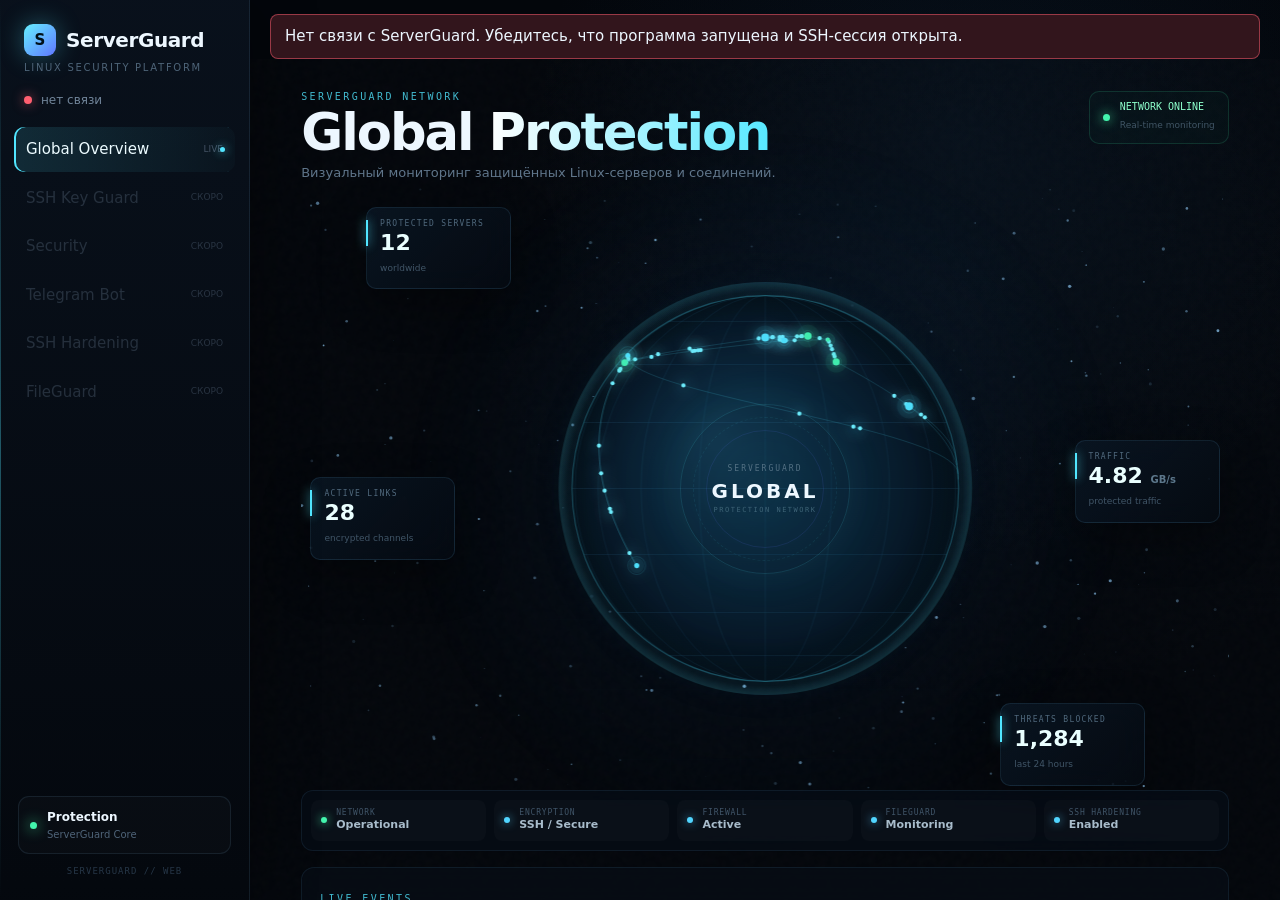
==== web/index.html @ afd5e366 "Add files via upload" ====
<!DOCTYPE html>
<html lang="ru">

<head>

    <meta charset="utf-8">

    <meta
        name="viewport"
        content="width=device-width, initial-scale=1"
    >

    <meta
        name="theme-color"
        content="#050911"
    >

    <title>ServerGuard</title>

    <link rel="stylesheet" href="core/core.css">

</head>

<body>


<!-- ============================================================
     SIDEBAR
     ============================================================ -->

<aside>

    <div class="brand">
        <span class="brand-mark">S</span>

        <span class="brand-name">
            ServerGuard
        </span>
    </div>


    <div class="brand-subtitle">
        Linux Security Platform
    </div>


    <div class="conn">

        <span
            class="dot"
            id="connDot"
        ></span>

        <span id="connText">
            проверка…
        </span>

    </div>


    <!-- Навигация строится core.js -->

    <nav id="nav"></nav>


    <div class="sidebar-bottom">

        <div class="sidebar-status">

            <span class="status-pulse"></span>

            <div>
                <b>Protection</b>
                <small>ServerGuard Core</small>
            </div>

        </div>

        <div class="version">
            SERVERGUARD // WEB
        </div>

    </div>

</aside>



<!-- ============================================================
     MAIN
     ============================================================ -->

<main id="main">

    <div
        class="banner"
        id="banner"
    ></div>


    <!-- ========================================================
         MAIN WORLD DASHBOARD
         ======================================================== -->

    <section
        class="world-dashboard"
        id="worldDashboard"
        data-module="overview"
    >


        <!-- BACKGROUND EFFECTS -->

        <div class="world-noise"></div>

        <div class="world-grid"></div>



        <!-- ====================================================
             TOP HEADER
             ==================================================== -->

        <header class="world-header">

            <div>

                <div class="eyebrow">
                    SERVERGUARD NETWORK
                </div>

                <h1>
                    Global
                    <span>Protection</span>
                </h1>

                <p>
                    Визуальный мониторинг защищённых
                    Linux-серверов и соединений.
                </p>

            </div>


            <div class="world-live">

                <span class="live-dot"></span>

                <div>
                    <b>NETWORK ONLINE</b>
                    <small>Real-time monitoring</small>
                </div>

            </div>

        </header>



        <!-- ====================================================
             WORLD
             ==================================================== -->

        <div class="world-stage">


            <!-- атмосфера -->

            <div class="planet-glow"></div>


            <!-- canvas -->

            <canvas
                id="worldCanvas"
            ></canvas>


            <!-- центр -->

            <div class="planet-center">

                <div class="planet-center-ring"></div>

                <div class="planet-center-content">

                    <span class="planet-label">
                        SERVERGUARD
                    </span>

                    <strong>
                        GLOBAL
                    </strong>

                    <small>
                        PROTECTION NETWORK
                    </small>

                </div>

            </div>


            <!-- floating info -->

            <div class="world-card world-card-top">

                <span class="world-card-label">
                    PROTECTED SERVERS
                </span>

                <strong id="worldServers">
                    12
                </strong>

                <small>
                    worldwide
                </small>

            </div>


            <div class="world-card world-card-left">

                <span class="world-card-label">
                    ACTIVE LINKS
                </span>

                <strong id="worldLinks">
                    28
                </strong>

                <small>
                    encrypted channels
                </small>

            </div>


            <div class="world-card world-card-right">

                <span class="world-card-label">
                    TRAFFIC
                </span>

                <strong id="worldTraffic">
                    4.82
                    <small>GB/s</small>
                </strong>

                <small>
                    protected traffic
                </small>

            </div>


            <div class="world-card world-card-bottom">

                <span class="world-card-label">
                    THREATS BLOCKED
                </span>

                <strong id="worldThreats">
                    1,284
                </strong>

                <small>
                    last 24 hours
                </small>

            </div>


            <!-- hover information -->

            <div
                class="node-tooltip"
                id="nodeTooltip"
            >

                <div class="tooltip-line"></div>

                <span id="tooltipCity">
                    Kyiv
                </span>

                <strong id="tooltipName">
                    ServerGuard Node
                </strong>

                <small id="tooltipStatus">
                    Protected
                </small>

            </div>


        </div>



        <!-- ====================================================
             BOTTOM STATS
             ==================================================== -->

        <div class="network-strip">


            <div class="network-item">

                <span class="network-icon online"></span>

                <div>
                    <small>NETWORK</small>
                    <b>Operational</b>
                </div>

            </div>


            <div class="network-item">

                <span class="network-icon"></span>

                <div>
                    <small>ENCRYPTION</small>
                    <b>SSH / Secure</b>
                </div>

            </div>


            <div class="network-item">

                <span class="network-icon"></span>

                <div>
                    <small>FIREWALL</small>
                    <b>Active</b>
                </div>

            </div>


            <div class="network-item">

                <span class="network-icon"></span>

                <div>
                    <small>FILEGUARD</small>
                    <b>Monitoring</b>
                </div>

            </div>


            <div class="network-item">

                <span class="network-icon"></span>

                <div>
                    <small>SSH HARDENING</small>
                    <b>Enabled</b>
                </div>

            </div>


        </div>


        <!-- ====================================================
             ACTIVITY
             ==================================================== -->

        <div class="activity-panel">

            <div class="activity-title">

                <div>
                    <span class="eyebrow">
                        LIVE EVENTS
                    </span>

                    <h2>
                        Network Activity
                    </h2>
                </div>

                <span class="activity-live">
                    LIVE
                </span>

            </div>


            <div
                class="activity-feed"
                id="activityFeed"
            >

                <div class="activity-row">

                    <span class="activity-time">
                        14:32:08
                    </span>

                    <span class="activity-point ok"></span>

                    <span>
                        Secure connection established
                    </span>

                    <b>
                        Kyiv → Frankfurt
                    </b>

                </div>


                <div class="activity-row">

                    <span class="activity-time">
                        14:31:54
                    </span>

                    <span class="activity-point"></span>

                    <span>
                        Server heartbeat received
                    </span>

                    <b>
                        Warsaw
                    </b>

                </div>


                <div class="activity-row">

                    <span class="activity-time">
                        14:31:37
                    </span>

                    <span class="activity-point ok"></span>

                    <span>
                        SSH protection active
                    </span>

                    <b>
                        London
                    </b>

                </div>

            </div>

        </div>


    </section>


</main>



<!-- ============================================================
     CONFIRM DIALOG
     ============================================================ -->

<dialog id="dlg">

    <b id="dlgTitle"></b>

    <p id="dlgText"></p>

    <div class="row">

        <button id="dlgNo">
            Отмена
        </button>

        <button
            class="go"
            id="dlgYes"
        >
            Подтвердить
        </button>

    </div>

</dialog>



<script src="core/core.js"></script>

</body>

</html>
---- web/core/core.css ----
/* ============================================================
   SERVERGUARD CORE
   GLOBAL UI
   ============================================================ */

:root{

    --bg:#03060b;
    --bg2:#060b13;

    --panel:#09111c;
    --panel2:#0d1724;

    --line:rgba(120,170,210,.13);
    --line-bright:rgba(120,190,230,.28);

    --text:#edf7ff;
    --dim:#71859a;

    --accent:#51e6ff;
    --accent2:#6677ff;

    --ok:#43f5ad;
    --warn:#ffc857;
    --bad:#ff5f70;

    --sans:"Segoe UI",system-ui,-apple-system,sans-serif;
    --mono:Consolas,"Cascadia Mono",monospace;

    --shadow:
        0 20px 70px rgba(0,0,0,.45);

}


*{
    box-sizing:border-box;
}


html,
body{
    height:100%;
    margin:0;
}


body{

    background:
        radial-gradient(
            circle at 75% 15%,
            rgba(35,100,160,.08),
            transparent 35%
        ),
        #03060b;

    color:var(--text);

    font:
        15px/1.5
        var(--sans);

    display:flex;

    overflow:hidden;

}


button{
    font:inherit;
    color:inherit;
    cursor:pointer;
}


:focus-visible{

    outline:
        2px solid
        var(--accent);

    outline-offset:2px;

}



/* ============================================================
   SIDEBAR
   ============================================================ */

aside{

    width:250px;

    flex:none;

    background:
        linear-gradient(
            180deg,
            rgba(9,17,28,.98),
            rgba(4,8,14,.98)
        );

    border-right:
        1px solid
        var(--line);

    display:flex;

    flex-direction:column;

    padding:24px 14px;

    position:relative;

    z-index:50;

    box-shadow:
        15px 0 50px rgba(0,0,0,.25);

}


aside::before{

    content:"";

    position:absolute;

    top:0;
    left:0;

    width:1px;
    height:100%;

    background:
        linear-gradient(
            transparent,
            var(--accent),
            transparent
        );

    opacity:.35;

}



/* BRAND */

.brand{

    display:flex;

    align-items:center;

    gap:10px;

    padding:
        0 10px
        4px;

}


.brand-mark{

    width:32px;
    height:32px;

    display:grid;

    place-items:center;

    border-radius:9px;

    color:#001018;

    font-weight:900;

    background:
        linear-gradient(
            135deg,
            #65efff,
            #6077ff
        );

    box-shadow:
        0 0 25px
        rgba(81,230,255,.35);

}


.brand-name{

    font-size:20px;

    font-weight:800;

    letter-spacing:-.4px;

}


.brand-subtitle{

    color:#4e6478;

    font-size:10px;

    letter-spacing:
        1.7px;

    text-transform:uppercase;

    padding:
        0 10px
        16px;

}



/* CONNECTION */

.conn{

    display:flex;

    align-items:center;

    gap:9px;

    padding:
        0 10px
        18px;

    color:var(--dim);

    font-size:12px;

}


.dot{

    width:8px;
    height:8px;

    border-radius:50%;

    background:#647487;

    box-shadow:
        0 0 0 transparent;

}


.dot.on{

    background:var(--ok);

    box-shadow:
        0 0 12px
        rgba(67,245,173,.8);

}


.dot.off{

    background:var(--bad);

    box-shadow:
        0 0 12px
        rgba(255,95,112,.7);

}



/* NAV */

nav{

    display:flex;

    flex-direction:column;

    gap:4px;

}


nav button{

    position:relative;

    display:flex;

    justify-content:space-between;

    align-items:center;

    background:transparent;

    border:0;

    border-radius:10px;

    padding:
        11px
        12px;

    text-align:left;

    color:#8da0b3;

    transition:
        background .2s,
        color .2s,
        transform .2s;

}


nav button:hover:not(:disabled){

    background:
        rgba(81,230,255,.055);

    color:#e8f8ff;

    transform:
        translateX(2px);

}


nav button.active{

    background:
        linear-gradient(
            90deg,
            rgba(81,230,255,.13),
            rgba(81,230,255,.025)
        );

    color:#ecfbff;

    box-shadow:
        inset 2px 0
        var(--accent);

}


nav button.active::after{

    content:"";

    position:absolute;

    right:10px;

    width:5px;
    height:5px;

    border-radius:50%;

    background:var(--accent);

    box-shadow:
        0 0 10px
        var(--accent);

}


nav button:disabled{

    color:#3e4c5c;

    cursor:default;

    opacity:.55;

}


nav small{

    font-size:9px;

    color:#445365;

    text-transform:uppercase;

}



/* SIDEBAR BOTTOM */

.sidebar-bottom{

    margin-top:auto;

    padding:
        14px
        4px
        0;

}


.sidebar-status{

    display:flex;

    align-items:center;

    gap:10px;

    padding:11px;

    border:
        1px solid
        var(--line);

    border-radius:11px;

    background:
        rgba(255,255,255,.018);

}


.status-pulse{

    width:7px;
    height:7px;

    border-radius:50%;

    background:var(--ok);

    box-shadow:
        0 0 14px
        var(--ok);

    animation:
        pulseStatus 2s infinite;

}


.sidebar-status b{

    display:block;

    font-size:12px;

}


.sidebar-status small{

    display:block;

    margin-top:1px;

    color:#4f6479;

    font-size:10px;

}


.version{

    margin-top:12px;

    color:#263647;

    font:
        9px
        var(--mono);

    letter-spacing:1px;

    text-align:center;

}


@keyframes pulseStatus{

    0%,100%{
        opacity:1;
        transform:scale(1);
    }

    50%{
        opacity:.45;
        transform:scale(.65);
    }

}



/* ============================================================
   MAIN
   ============================================================ */

main{

    flex:1;

    min-width:0;

    min-height:0;

    overflow:auto;

    position:relative;

    background:
        radial-gradient(
            ellipse at 70% 30%,
            rgba(30,80,125,.055),
            transparent 50%
        );

}


main::-webkit-scrollbar{
    width:7px;
}


main::-webkit-scrollbar-track{
    background:#03060b;
}


main::-webkit-scrollbar-thumb{

    background:#162435;

    border-radius:10px;

}



/* ============================================================
   WORLD DASHBOARD
   ============================================================ */

.world-dashboard{

    min-height:100%;

    position:relative;

    overflow:hidden;

    padding:
        32px
        clamp(20px,4vw,55px)
        50px;

}


.world-noise{

    position:absolute;

    inset:0;

    pointer-events:none;

    opacity:.025;

    background-image:
        url("data:image/svg+xml,%3Csvg viewBox='0 0 160 160' xmlns='http://www.w3.org/2000/svg'%3E%3Cfilter id='n'%3E%3CfeTurbulence type='fractalNoise' baseFrequency='.9' numOctaves='4' stitchTiles='stitch'/%3E%3C/filter%3E%3Crect width='100%25' height='100%25' filter='url(%23n)' opacity='.8'/%3E%3C/svg%3E");

}


.world-grid{

    position:absolute;

    inset:0;

    pointer-events:none;

    opacity:.09;

    background-image:
        linear-gradient(
            rgba(81,230,255,.08) 1px,
            transparent 1px
        ),
        linear-gradient(
            90deg,
            rgba(81,230,255,.08) 1px,
            transparent 1px
        );

    background-size:
        70px 70px;

    mask-image:
        radial-gradient(
            ellipse at center,
            black 0%,
            transparent 72%
        );

}



/* ============================================================
   HEADER
   ============================================================ */

.world-header{

    position:relative;

    z-index:5;

    display:flex;

    justify-content:space-between;

    align-items:flex-start;

    gap:20px;

    margin-bottom:5px;

}


.eyebrow{

    color:
        var(--accent);

    font:
        10px
        var(--mono);

    letter-spacing:
        2.4px;

    opacity:.8;

}


.world-header h1{

    margin:
        5px 0 5px;

    font-size:
        clamp(32px,4vw,53px);

    line-height:1;

    letter-spacing:
        -2px;

    font-weight:800;

}


.world-header h1 span{

    color:transparent;

    background:
        linear-gradient(
            90deg,
            #ffffff,
            #56e8ff
        );

    background-clip:text;

    -webkit-background-clip:text;

}


.world-header p{

    margin:0;

    max-width:550px;

    color:#60768b;

    font-size:13px;

}


.world-live{

    display:flex;

    align-items:center;

    gap:10px;

    padding:
        9px
        13px;

    border:
        1px solid
        rgba(67,245,173,.14);

    background:
        rgba(67,245,173,.025);

    border-radius:10px;

}


.live-dot{

    width:7px;
    height:7px;

    border-radius:50%;

    background:var(--ok);

    box-shadow:
        0 0 12px
        var(--ok);

    animation:
        livePulse 1.8s infinite;

}


.world-live b{

    display:block;

    font:
        10px
        var(--mono);

    color:#8dffcc;

}


.world-live small{

    color:#405565;

    font-size:9px;

}


@keyframes livePulse{

    0%,100%{
        opacity:1;
        box-shadow:0 0 12px var(--ok);
    }

    50%{
        opacity:.4;
        box-shadow:0 0 4px var(--ok);
    }

}



/* ============================================================
   WORLD STAGE
   ============================================================ */

.world-stage{

    height:
        min(
            67vh,
            760px
        );

    min-height:500px;

    position:relative;

    display:flex;

    align-items:center;

    justify-content:center;

}


#worldCanvas{

    width:100%;

    height:100%;

    display:block;

    cursor:
        grab;

}


#worldCanvas:active{

    cursor:
        grabbing;

}



/* ATMOSPHERE */

.planet-glow{

    position:absolute;

    width:
        min(58vw,720px);

    height:
        min(58vw,720px);

    border-radius:50%;

    background:
        radial-gradient(
            circle,
            rgba(30,150,205,.13) 0%,
            rgba(25,100,170,.055) 35%,
            transparent 70%
        );

    filter:
        blur(15px);

    pointer-events:none;

    animation:
        planetGlow 5s ease-in-out infinite;

}


@keyframes planetGlow{

    0%,100%{
        transform:scale(.97);
        opacity:.8;
    }

    50%{
        transform:scale(1.04);
        opacity:1;
    }

}



/* CENTER LABEL */

.planet-center{

    position:absolute;

    pointer-events:none;

    width:170px;
    height:170px;

    display:grid;

    place-items:center;

}


.planet-center-ring{

    position:absolute;

    inset:0;

    border-radius:50%;

    border:
        1px solid
        rgba(81,230,255,.13);

    box-shadow:
        0 0 50px
        rgba(81,230,255,.06);

    animation:
        centerRotate 18s linear infinite;

}


.planet-center-ring::before,
.planet-center-ring::after{

    content:"";

    position:absolute;

    inset:12px;

    border-radius:50%;

    border:
        1px dashed
        rgba(81,230,255,.08);

}


.planet-center-ring::after{

    inset:25px;

    border:
        1px solid
        rgba(102,119,255,.12);

}


@keyframes centerRotate{

    to{
        transform:rotate(360deg);
    }

}


.planet-center-content{

    text-align:center;

    position:relative;

    z-index:2;

}


.planet-label{

    display:block;

    color:#537083;

    font:
        8px
        var(--mono);

    letter-spacing:2px;

}


.planet-center-content strong{

    display:block;

    margin-top:3px;

    font-size:20px;

    letter-spacing:3px;

}


.planet-center-content small{

    display:block;

    color:#3e6477;

    font:
        7px
        var(--mono);

    letter-spacing:1.5px;

}



/* ============================================================
   FLOATING CARDS
   ============================================================ */

.world-card{

    position:absolute;

    z-index:8;

    min-width:145px;

    padding:
        11px
        13px;

    border:
        1px solid
        rgba(100,180,220,.13);

    border-radius:10px;

    background:
        linear-gradient(
            135deg,
            rgba(10,22,35,.88),
            rgba(5,11,19,.72)
        );

    backdrop-filter:
        blur(14px);

    box-shadow:
        0 15px 45px
        rgba(0,0,0,.35);

}


.world-card::before{

    content:"";

    position:absolute;

    left:-1px;
    top:12px;

    width:2px;
    height:26px;

    background:var(--accent);

    box-shadow:
        0 0 10px
        var(--accent);

}


.world-card-label{

    display:block;

    color:#50697d;

    font:
        8px
        var(--mono);

    letter-spacing:1.3px;

}


.world-card strong{

    display:block;

    margin-top:3px;

    color:#eaffff;

    font-size:22px;

    line-height:1.1;

}


.world-card strong small{

    font-size:10px;

    color:#5c778b;

}


.world-card > small{

    color:#405567;

    font-size:9px;

}


.world-card-top{

    top:20px;
    left:7%;

}


.world-card-left{

    left:1%;
    top:48%;

}


.world-card-right{

    right:1%;
    top:42%;

}


.world-card-bottom{

    bottom:5px;
    right:9%;

}



/* ============================================================
   NODE TOOLTIP
   ============================================================ */

.node-tooltip{

    position:absolute;

    z-index:30;

    display:none;

    min-width:160px;

    padding:
        10px
        12px;

    border:
        1px solid
        rgba(81,230,255,.25);

    border-radius:9px;

    background:
        rgba(3,9,16,.94);

    backdrop-filter:
        blur(15px);

    box-shadow:
        0 15px 50px
        rgba(0,0,0,.6);

    pointer-events:none;

}


.node-tooltip.show{
    display:block;
}


.tooltip-line{

    width:25px;
    height:2px;

    background:var(--accent);

    margin-bottom:7px;

    box-shadow:
        0 0 8px
        var(--accent);

}


.node-tooltip span{

    display:block;

    font-size:13px;

    font-weight:700;

}


.node-tooltip strong{

    display:block;

    margin-top:1px;

    color:#628096;

    font:
        9px
        var(--mono);

}


.node-tooltip small{

    display:block;

    margin-top:6px;

    color:var(--ok);

    font-size:9px;

}



/* ============================================================
   NETWORK STRIP
   ============================================================ */

.network-strip{

    position:relative;

    z-index:10;

    display:grid;

    grid-template-columns:
        repeat(5,1fr);

    gap:8px;

    padding:
        9px;

    border:
        1px solid
        rgba(100,180,220,.10);

    border-radius:12px;

    background:
        rgba(7,14,23,.7);

    backdrop-filter:
        blur(14px);

}


.network-item{

    display:flex;

    align-items:center;

    gap:9px;

    padding:
        8px
        10px;

    border-radius:8px;

    background:
        rgba(255,255,255,.018);

}


.network-icon{

    width:6px;
    height:6px;

    flex:none;

    border-radius:50%;

    background:#51d5ff;

    box-shadow:
        0 0 10px
        rgba(81,213,255,.8);

}


.network-icon.online{

    background:var(--ok);

    box-shadow:
        0 0 10px
        var(--ok);

}


.network-item small{

    display:block;

    color:#405568;

    font:
        8px
        var(--mono);

    letter-spacing:.8px;

}


.network-item b{

    display:block;

    color:#a8bccb;

    font-size:11px;

}



/* ============================================================
   ACTIVITY
   ============================================================ */

.activity-panel{

    position:relative;

    z-index:10;

    margin-top:15px;

    padding:18px;

    border:
        1px solid
        rgba(100,180,220,.1);

    border-radius:13px;

    background:
        rgba(7,14,23,.72);

    backdrop-filter:
        blur(14px);

}


.activity-title{

    display:flex;

    justify-content:space-between;

    align-items:flex-end;

    margin-bottom:12px;

}


.activity-title h2{

    margin:
        3px 0 0;

    color:#cfe1ed;

    font-size:17px;

}


.activity-live{

    color:var(--ok);

    font:
        9px
        var(--mono);

    letter-spacing:1px;

}


.activity-feed{

    display:flex;

    flex-direction:column;

}


.activity-row{

    display:grid;

    grid-template-columns:
        65px
        10px
        1fr
        auto;

    align-items:center;

    gap:9px;

    padding:
        8px 0;

    border-bottom:
        1px solid
        rgba(100,180,220,.06);

    color:#71899c;

    font-size:11px;

}


.activity-time{

    color:#3c5265;

    font:
        9px
        var(--mono);

}


.activity-point{

    width:5px;
    height:5px;

    border-radius:50%;

    background:#4bbfe0;

    box-shadow:
        0 0 8px
        #4bbfe0;

}


.activity-point.ok{

    background:var(--ok);

    box-shadow:
        0 0 8px
        var(--ok);

}


.activity-row b{

    color:#607a8e;

    font:
        9px
        var(--mono);

}



/* ============================================================
   OLD / COMMON COMPONENTS
   ============================================================ */

header.top{

    display:flex;
    flex-wrap:wrap;

    gap:12px;

    align-items:center;

    justify-content:space-between;

    margin-bottom:20px;

}


h1{
    font-size:24px;
    margin:0;
}


h2{

    font-size:15px;

    margin:
        0 0 12px;

    color:var(--dim);

    font-weight:600;

}


.sub{

    color:var(--dim);

    font-size:13px;

    margin-top:2px;

}


.tools{

    display:flex;

    gap:10px;

    align-items:center;

    color:var(--dim);

    font-size:13px;

    flex-wrap:wrap;

}


.tools label{

    display:flex;

    gap:6px;

    align-items:center;

    cursor:pointer;

}



/* STATS */

.grid{

    display:grid;

    grid-template-columns:
        repeat(
            auto-fit,
            minmax(150px,1fr)
        );

    gap:12px;

    margin-bottom:22px;

}


.stat{

    background:var(--panel);

    border:
        1px solid
        var(--line);

    border-radius:10px;

    padding:12px 14px;

}


.stat span{

    display:block;

    font-size:12px;

    color:var(--dim);

}


.stat b{
    font-size:17px;
}


.stat.ok b{
    color:var(--ok);
}


.stat.bad b{
    color:var(--bad);
}


.stat.warn b{
    color:var(--warn);
}



/* SECTIONS */

.section{

    background:var(--panel);

    border:
        1px solid
        var(--line);

    border-radius:10px;

    padding:16px;

    margin-bottom:18px;

}


.actions{

    display:grid;

    grid-template-columns:
        repeat(
            auto-fill,
            minmax(210px,1fr)
        );

    gap:10px;

}



/* BUTTONS */

.btn{

    background:var(--panel2);

    border:
        1px solid
        var(--line);

    border-radius:8px;

    padding:10px 12px;

    text-align:left;

}


.btn b{

    display:block;

    font-weight:600;

}


.btn small{

    color:var(--dim);

    font-size:12px;

}


.btn:hover:not(:disabled){

    border-color:
        var(--accent);

}


.btn.danger:hover:not(:disabled){

    border-color:
        var(--bad);

}


.btn.primary{

    background:
        var(--accent);

    border-color:
        var(--accent);

    color:#00141b;

}


.btn.primary small{

    color:#124d59;

}


.btn:disabled{

    opacity:.4;

    cursor:not-allowed;

}


.busy .btn:not(:disabled){

    cursor:progress;

}



/* TABS */

.tabs{

    display:flex;

    gap:6px;

    margin-bottom:10px;

}


.tabs button{

    background:none;

    border:
        1px solid
        var(--line);

    border-radius:6px;

    padding:5px 12px;

    color:var(--dim);

}


.tabs button.active{

    background:var(--panel2);

    color:var(--text);

    border-color:
        var(--accent);

}


.tabs .sp{
    flex:1;
}



/* OUTPUT */

pre{

    margin:0;

    background:#020509;

    border:
        1px solid
        var(--line);

    border-radius:8px;

    padding:12px;

    font:
        13px/1.5
        var(--mono);

    white-space:pre-wrap;

    word-break:break-word;

    max-height:380px;

    overflow:auto;

    min-height:90px;

}



/* LOG */

ul.log{

    list-style:none;

    margin:0;

    padding:0;

    max-height:210px;

    overflow:auto;

    font:
        13px
        var(--mono);

}


ul.log li{

    padding:4px 0;

    border-bottom:
        1px solid
        var(--line);

    display:flex;

    gap:10px;

}


ul.log time{

    color:var(--dim);

    flex:none;

}


ul.log .ok{
    color:var(--ok);
}


ul.log .bad{
    color:var(--bad);
}



/* BANNER */

.banner{

    display:none;

    position:relative;

    z-index:100;

    background:#32151c;

    border:
        1px solid
        rgba(255,95,112,.5);

    border-radius:8px;

    padding:10px 14px;

    margin:
        14px 20px 0;

}


.banner.show{
    display:block;
}



/* SPINNER */

.spin{

    display:none;

    width:14px;
    height:14px;

    border:
        2px solid
        var(--line);

    border-top-color:
        var(--accent);

    border-radius:50%;

    animation:
        s .8s linear infinite;

}


.busy .spin{
    display:inline-block;
}


@keyframes s{

    to{
        transform:rotate(360deg);
    }

}


@media (prefers-reduced-motion:reduce){

    .spin{
        animation-duration:3s;
    }

}



/* DIALOG */

dialog{

    background:#09111c;

    color:var(--text);

    border:
        1px solid
        var(--line-bright);

    border-radius:14px;

    padding:20px;

    max-width:400px;

    box-shadow:
        0 30px 100px
        rgba(0,0,0,.7);

}


dialog::backdrop{

    background:
        rgba(0,0,0,.72);

    backdrop-filter:
        blur(5px);

}


dialog p{

    margin:
        6px 0 18px;

    color:var(--dim);

}


dialog .row{

    display:flex;

    gap:10px;

    justify-content:flex-end;

}


dialog .row button{

    padding:
        8px 16px;

    border:
        1px solid
        var(--line);

    border-radius:8px;

    background:var(--panel2);

}


dialog .row .go{

    background:var(--bad);

    border-color:var(--bad);

    color:#fff;

}



/* INFO */

.info-grid{

    display:grid;

    grid-template-columns:
        repeat(
            auto-fit,
            minmax(220px,1fr)
        );

    gap:12px;

}


.info-card{

    background:var(--panel2);

    border:
        1px solid
        var(--line);

    border-radius:8px;

    padding:12px;

}


.info-card span{

    display:block;

    color:var(--dim);

    font-size:12px;

    margin-bottom:4px;

}


.info-card b{

    font-size:14px;

    word-break:break-word;

}



/* ============================================================
   MOBILE
   ============================================================ */

@media (max-width:900px){

    .network-strip{

        grid-template-columns:
            repeat(3,1fr);

    }

}


@media (max-width:760px){

    body{
        flex-direction:column;
        overflow:auto;
    }


    aside{

        width:100%;

        flex-direction:row;

        flex-wrap:wrap;

        align-items:center;

        padding:10px;

        border-right:0;

        border-bottom:
            1px solid
            var(--line);

    }


    .brand-subtitle{
        display:none;
    }


    .conn{
        padding:0 10px;
    }


    nav{

        flex-direction:row;

        flex-wrap:wrap;

        width:100%;

        margin-top:5px;

    }


    nav button{
        flex:1 1 auto;
    }


    .sidebar-bottom{
        display:none;
    }


    .world-dashboard{

        padding:
            22px
            12px
            30px;

    }


    .world-header{

        flex-direction:column;

    }


    .world-live{

        align-self:flex-start;

    }


    .world-stage{

        height:520px;

        min-height:520px;

    }


    .world-card{

        transform:
            scale(.8);

    }


    .world-card-left{
        left:-25px;
    }


    .world-card-right{
        right:-25px;
    }


    .world-card-top{
        left:0;
    }


    .world-card-bottom{
        right:0;
    }


    .network-strip{

        grid-template-columns:
            repeat(2,1fr);

    }


    .activity-row{

        grid-template-columns:
            55px
            8px
            1fr;

    }


    .activity-row b{
        display:none;
    }

}


@media (prefers-reduced-motion:reduce){

    .status-pulse,
    .live-dot,
    .planet-glow,
    .planet-center-ring{
        animation:none;
    }

}
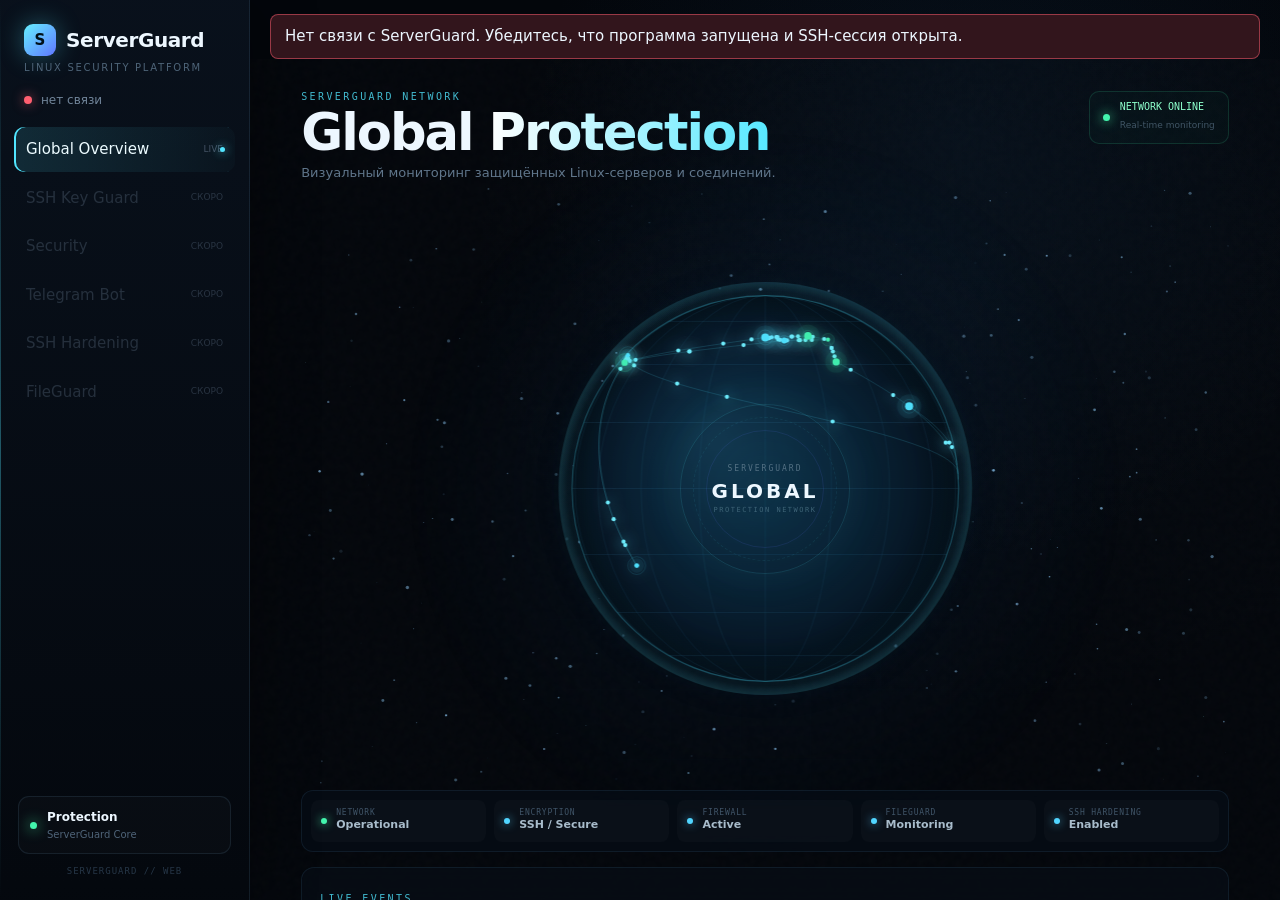
==== commit f1bcc75a: "Удалил на главной странице Удалил на главной странице карточки фейк инфу" ====
--- a/web/index.html
+++ b/web/index.html
@@ -201,77 +201,6 @@
             </div>
 
 
-            <!-- floating info -->
-
-            <div class="world-card world-card-top">
-
-                <span class="world-card-label">
-                    PROTECTED SERVERS
-                </span>
-
-                <strong id="worldServers">
-                    12
-                </strong>
-
-                <small>
-                    worldwide
-                </small>
-
-            </div>
-
-
-            <div class="world-card world-card-left">
-
-                <span class="world-card-label">
-                    ACTIVE LINKS
-                </span>
-
-                <strong id="worldLinks">
-                    28
-                </strong>
-
-                <small>
-                    encrypted channels
-                </small>
-
-            </div>
-
-
-            <div class="world-card world-card-right">
-
-                <span class="world-card-label">
-                    TRAFFIC
-                </span>
-
-                <strong id="worldTraffic">
-                    4.82
-                    <small>GB/s</small>
-                </strong>
-
-                <small>
-                    protected traffic
-                </small>
-
-            </div>
-
-
-            <div class="world-card world-card-bottom">
-
-                <span class="world-card-label">
-                    THREATS BLOCKED
-                </span>
-
-                <strong id="worldThreats">
-                    1,284
-                </strong>
-
-                <small>
-                    last 24 hours
-                </small>
-
-            </div>
-
-
             <!-- hover information -->
 
             <div
@@ -282,7 +211,7 @@
                 <div class="tooltip-line"></div>
 
                 <span id="tooltipCity">
-                    Kyiv
+                    Spain
                 </span>
 
                 <strong id="tooltipName">
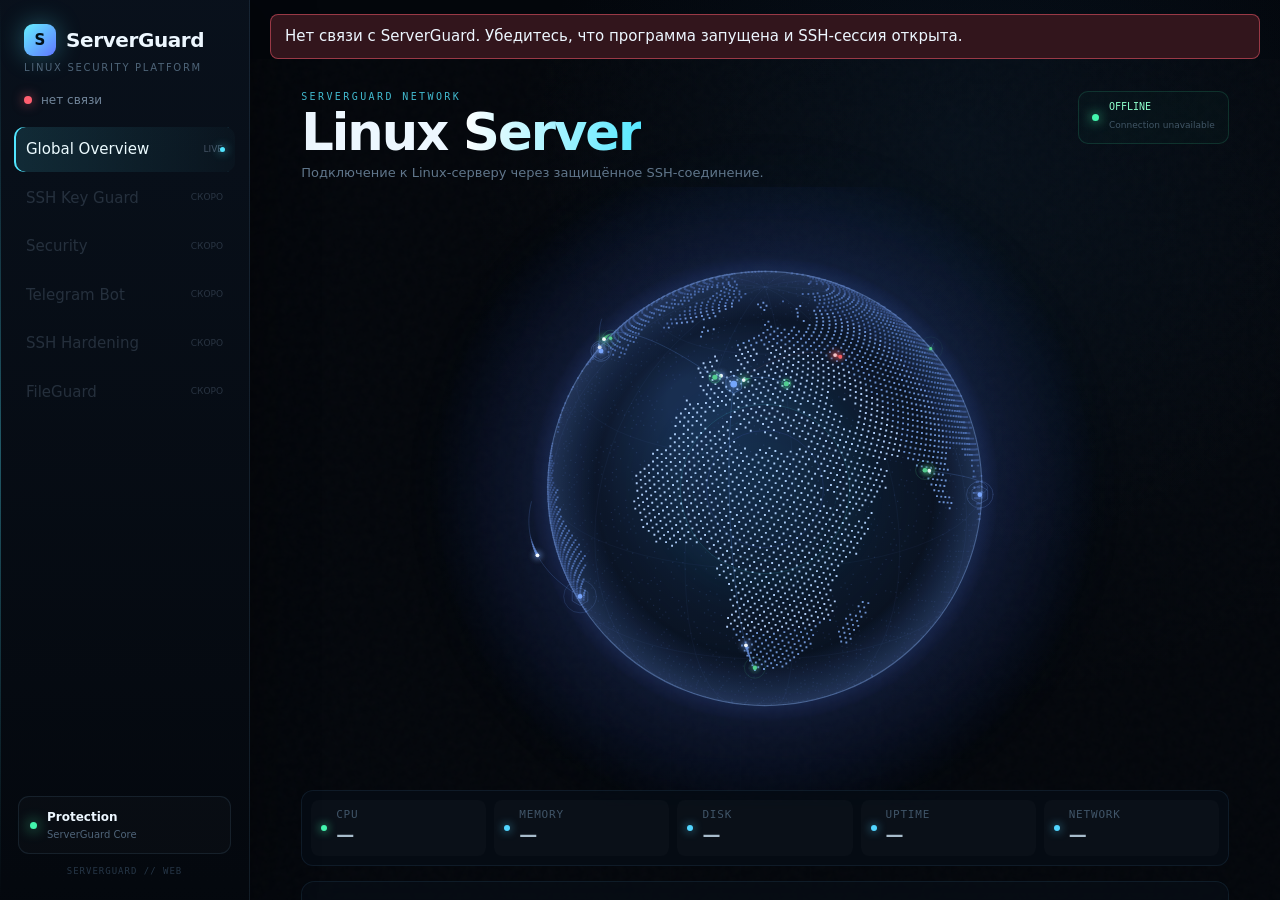
==== commit 1d2b9708: "Готовая версия сайта Готовая версия сайта с главной страницой" ====
--- a/web/index.html
+++ b/web/index.html
@@ -1,3 +1,4 @@
+
 <!DOCTYPE html>
 <html lang="ru">
 
@@ -31,11 +32,15 @@
 <aside>
 
     <div class="brand">
-        <span class="brand-mark">S</span>
+
+        <span class="brand-mark">
+            S
+        </span>
 
         <span class="brand-name">
             ServerGuard
         </span>
+
     </div>
 
 
@@ -58,8 +63,6 @@
     </div>
 
 
-    <!-- Навигация строится core.js -->
-
     <nav id="nav"></nav>
 
 
@@ -70,11 +73,19 @@
             <span class="status-pulse"></span>
 
             <div>
-                <b>Protection</b>
-                <small>ServerGuard Core</small>
+
+                <b>
+                    Protection
+                </b>
+
+                <small>
+                    ServerGuard Core
+                </small>
+
             </div>
 
         </div>
+
 
         <div class="version">
             SERVERGUARD // WEB
@@ -108,13 +119,9 @@
         data-module="overview"
     >
 
-
-        <!-- BACKGROUND EFFECTS -->
-
         <div class="world-noise"></div>
 
         <div class="world-grid"></div>
-
 
 
         <!-- ====================================================
@@ -129,14 +136,20 @@
                     SERVERGUARD NETWORK
                 </div>
 
-                <h1>
-                    Global
-                    <span>Protection</span>
+
+                <h1 id="serverTitle">
+
+                    Linux
+                    <span>Server</span>
+
                 </h1>
 
-                <p>
-                    Визуальный мониторинг защищённых
-                    Linux-серверов и соединений.
+
+                <p id="serverDescription">
+
+                    Подключение к Linux-серверу
+                    через защищённое SSH-соединение.
+
                 </p>
 
             </div>
@@ -144,11 +157,22 @@
 
             <div class="world-live">
 
-                <span class="live-dot"></span>
+                <span
+                    class="live-dot"
+                    id="serverLiveDot"
+                ></span>
+
 
                 <div>
-                    <b>NETWORK ONLINE</b>
-                    <small>Real-time monitoring</small>
+
+                    <b id="serverStatus">
+                        CONNECTING
+                    </b>
+
+                    <small id="serverStatusText">
+                        Получение данных...
+                    </small>
+
                 </div>
 
             </div>
@@ -163,45 +187,19 @@
 
         <div class="world-stage">
 
-
-            <!-- атмосфера -->
-
             <div class="planet-glow"></div>
 
-
-            <!-- canvas -->
 
             <canvas
                 id="worldCanvas"
             ></canvas>
 
-
-            <!-- центр -->
-
             <div class="planet-center">
-
                 <div class="planet-center-ring"></div>
-
-                <div class="planet-center-content">
-
-                    <span class="planet-label">
-                        SERVERGUARD
-                    </span>
-
-                    <strong>
-                        GLOBAL
-                    </strong>
-
-                    <small>
-                        PROTECTION NETWORK
-                    </small>
-
-                </div>
-
             </div>
 
-
-            <!-- hover information -->
+            </div>
+
 
             <div
                 class="node-tooltip"
@@ -210,27 +208,29 @@
 
                 <div class="tooltip-line"></div>
 
+
                 <span id="tooltipCity">
-                    Spain
+                    Server
                 </span>
+
 
                 <strong id="tooltipName">
                     ServerGuard Node
                 </strong>
 
+
                 <small id="tooltipStatus">
                     Protected
                 </small>
 
             </div>
 
-
         </div>
 
 
 
         <!-- ====================================================
-             BOTTOM STATS
+             SERVER STATISTICS
              ==================================================== -->
 
         <div class="network-strip">
@@ -241,56 +241,95 @@
                 <span class="network-icon online"></span>
 
                 <div>
-                    <small>NETWORK</small>
-                    <b>Operational</b>
+
+                    <small>
+                        CPU
+                    </small>
+
+                    <b id="statCpu">
+                        —
+                    </b>
+
                 </div>
 
             </div>
 
 
+
             <div class="network-item">
 
                 <span class="network-icon"></span>
 
                 <div>
-                    <small>ENCRYPTION</small>
-                    <b>SSH / Secure</b>
+
+                    <small>
+                        MEMORY
+                    </small>
+
+                    <b id="statMemory">
+                        —
+                    </b>
+
                 </div>
 
             </div>
 
 
+
             <div class="network-item">
 
                 <span class="network-icon"></span>
 
                 <div>
-                    <small>FIREWALL</small>
-                    <b>Active</b>
+
+                    <small>
+                        DISK
+                    </small>
+
+                    <b id="statDisk">
+                        —
+                    </b>
+
                 </div>
 
             </div>
 
 
+
             <div class="network-item">
 
                 <span class="network-icon"></span>
 
                 <div>
-                    <small>FILEGUARD</small>
-                    <b>Monitoring</b>
+
+                    <small>
+                        UPTIME
+                    </small>
+
+                    <b id="statUptime">
+                        —
+                    </b>
+
                 </div>
 
             </div>
 
 
+
             <div class="network-item">
 
                 <span class="network-icon"></span>
 
                 <div>
-                    <small>SSH HARDENING</small>
-                    <b>Enabled</b>
+
+                    <small>
+                        NETWORK
+                    </small>
+
+                    <b id="statNetwork">
+                        —
+                    </b>
+
                 </div>
 
             </div>
@@ -299,8 +338,9 @@
         </div>
 
 
+
         <!-- ====================================================
-             ACTIVITY
+             SERVER INFORMATION
              ==================================================== -->
 
         <div class="activity-panel">
@@ -308,16 +348,183 @@
             <div class="activity-title">
 
                 <div>
+
+                    <span class="eyebrow">
+                        SERVER INFORMATION
+                    </span>
+
+                    <h2>
+                        Linux Server
+                    </h2>
+
+                </div>
+
+
+                <span
+                    class="activity-live"
+                    id="serverInfoStatus"
+                >
+                    LIVE
+                </span>
+
+            </div>
+
+
+
+            <div
+                class="activity-feed"
+                id="serverInfo"
+            >
+
+                <div class="activity-row">
+
+                    <span class="activity-time">
+                        HOST
+                    </span>
+
+                    <span class="activity-point ok"></span>
+
+                    <span>
+                        Hostname
+                    </span>
+
+                    <b id="infoHostname">
+                        —
+                    </b>
+
+                </div>
+
+
+
+                <div class="activity-row">
+
+                    <span class="activity-time">
+                        OS
+                    </span>
+
+                    <span class="activity-point"></span>
+
+                    <span>
+                        Operating System
+                    </span>
+
+                    <b id="infoOs">
+                        —
+                    </b>
+
+                </div>
+
+
+
+                <div class="activity-row">
+
+                    <span class="activity-time">
+                        KERNEL
+                    </span>
+
+                    <span class="activity-point"></span>
+
+                    <span>
+                        Linux Kernel
+                    </span>
+
+                    <b id="infoKernel">
+                        —
+                    </b>
+
+                </div>
+
+
+
+                <div class="activity-row">
+
+                    <span class="activity-time">
+                        CPU
+                    </span>
+
+                    <span class="activity-point"></span>
+
+                    <span>
+                        Processor
+                    </span>
+
+                    <b id="infoCpu">
+                        —
+                    </b>
+
+                </div>
+
+
+
+                <div class="activity-row">
+
+                    <span class="activity-time">
+                        LOAD
+                    </span>
+
+                    <span class="activity-point"></span>
+
+                    <span>
+                        System Load
+                    </span>
+
+                    <b id="infoLoad">
+                        —
+                    </b>
+
+                </div>
+
+
+
+                <div class="activity-row">
+
+                    <span class="activity-time">
+                        PROCESSES
+                    </span>
+
+                    <span class="activity-point"></span>
+
+                    <span>
+                        Running Processes
+                    </span>
+
+                    <b id="infoProcesses">
+                        —
+                    </b>
+
+                </div>
+
+            </div>
+
+        </div>
+
+
+
+        <!-- ====================================================
+             LIVE ACTIVITY
+             ==================================================== -->
+
+        <div class="activity-panel">
+
+            <div class="activity-title">
+
+                <div>
+
                     <span class="eyebrow">
                         LIVE EVENTS
                     </span>
 
                     <h2>
-                        Network Activity
+                        Server Activity
                     </h2>
-                </div>
-
-                <span class="activity-live">
+
+                </div>
+
+
+                <span
+                    class="activity-live"
+                    id="activityLive"
+                >
                     LIVE
                 </span>
 
@@ -331,56 +538,21 @@
 
                 <div class="activity-row">
 
-                    <span class="activity-time">
-                        14:32:08
+                    <span
+                        class="activity-time"
+                        id="activityTime"
+                    >
+                        --:--:--
                     </span>
 
                     <span class="activity-point ok"></span>
 
-                    <span>
-                        Secure connection established
-                    </span>
-
-                    <b>
-                        Kyiv → Frankfurt
-                    </b>
-
-                </div>
-
-
-                <div class="activity-row">
-
-                    <span class="activity-time">
-                        14:31:54
-                    </span>
-
-                    <span class="activity-point"></span>
-
-                    <span>
-                        Server heartbeat received
-                    </span>
-
-                    <b>
-                        Warsaw
-                    </b>
-
-                </div>
-
-
-                <div class="activity-row">
-
-                    <span class="activity-time">
-                        14:31:37
-                    </span>
-
-                    <span class="activity-point ok"></span>
-
-                    <span>
-                        SSH protection active
-                    </span>
-
-                    <b>
-                        London
+                    <span id="activityMessage">
+                        Ожидание данных сервера
+                    </span>
+
+                    <b id="activityServer">
+                        ServerGuard
                     </b>
 
                 </div>
@@ -426,8 +598,889 @@
 
 
 
+<script src="js/land-data.js"></script>
+
 <script src="core/core.js"></script>
 
+
+
+<!-- ============================================================
+     SERVER API
+     ============================================================ -->
+
+<script>
+
+(function ()
+{
+
+    "use strict";
+
+
+    const API_URL = "/api/server/stats";
+
+
+    let lastServerData = null;
+
+
+    function getElement(id)
+    {
+        return document.getElementById(id);
+    }
+
+
+    function setText(id, value)
+    {
+        const element = getElement(id);
+
+        if (element)
+        {
+            element.textContent =
+                value === undefined ||
+                value === null ||
+                value === ""
+                    ? "—"
+                    : String(value);
+        }
+    }
+
+
+    /*
+     * ============================================================
+     * FORMAT BYTES
+     * ============================================================
+     */
+
+    function formatBytes(bytes)
+    {
+        const value =
+            Number(bytes);
+
+        if (
+            !Number.isFinite(value) ||
+            value < 0
+        )
+        {
+            return "—";
+        }
+
+
+        if (value < 1024)
+        {
+            return (
+                value.toFixed(0) +
+                " B"
+            );
+        }
+
+
+        if (value < 1024 * 1024)
+        {
+            return (
+                value / 1024
+            ).toFixed(1) + " KB";
+        }
+
+
+        if (value < 1024 * 1024 * 1024)
+        {
+            return (
+                value / (1024 * 1024)
+            ).toFixed(1) + " MB";
+        }
+
+
+        if (value < 1024 * 1024 * 1024 * 1024)
+        {
+            return (
+                value / (1024 * 1024 * 1024)
+            ).toFixed(1) + " GB";
+        }
+
+
+        return (
+            value / (1024 * 1024 * 1024 * 1024)
+        ).toFixed(1) + " TB";
+    }
+
+
+    /*
+     * ============================================================
+     * FORMAT SPEED
+     * ============================================================
+     *
+     * Backend returns bytes per second.
+     *
+     */
+
+    function formatSpeed(bytesPerSecond)
+    {
+        const value =
+            Number(bytesPerSecond);
+
+        if (
+            !Number.isFinite(value) ||
+            value < 0
+        )
+        {
+            return "0 B/s";
+        }
+
+
+        if (value < 1024)
+        {
+            return (
+                value.toFixed(0) +
+                " B/s"
+            );
+        }
+
+
+        if (value < 1024 * 1024)
+        {
+            return (
+                value / 1024
+            ).toFixed(1) + " KB/s";
+        }
+
+
+        if (value < 1024 * 1024 * 1024)
+        {
+            return (
+                value / (1024 * 1024)
+            ).toFixed(1) + " MB/s";
+        }
+
+
+        if (value < 1024 * 1024 * 1024 * 1024)
+        {
+            return (
+                value / (1024 * 1024 * 1024)
+            ).toFixed(1) + " GB/s";
+        }
+
+
+        return (
+            value / (1024 * 1024 * 1024 * 1024)
+        ).toFixed(1) + " TB/s";
+    }
+
+
+    /*
+     * ============================================================
+     * FORMAT UPTIME
+     * ============================================================
+     */
+
+    function formatUptime(seconds)
+    {
+        const value =
+            Number(seconds);
+
+
+        if (
+            !Number.isFinite(value) ||
+            value < 0
+        )
+        {
+            return "—";
+        }
+
+
+        const days =
+            Math.floor(
+                value / 86400
+            );
+
+
+        const hours =
+            Math.floor(
+                (value % 86400) / 3600
+            );
+
+
+        const minutes =
+            Math.floor(
+                (value % 3600) / 60
+            );
+
+
+        if (days > 0)
+        {
+            return (
+                days +
+                "d " +
+                hours +
+                "h"
+            );
+        }
+
+
+        if (hours > 0)
+        {
+            return (
+                hours +
+                "h " +
+                minutes +
+                "m"
+            );
+        }
+
+
+        return minutes + "m";
+    }
+
+
+    /*
+     * ============================================================
+     * CONNECTED
+     * ============================================================
+     */
+
+    function setConnected(data)
+    {
+
+        const dot =
+            getElement("connDot");
+
+
+        const text =
+            getElement("connText");
+
+
+        if (dot)
+        {
+            dot.classList.add("online");
+        }
+
+
+        if (text)
+        {
+            text.textContent =
+                "сервер подключён";
+        }
+
+
+        setText(
+            "serverStatus",
+            "NETWORK ONLINE"
+        );
+
+
+        setText(
+            "serverStatusText",
+            "Real-time monitoring"
+        );
+
+
+        setText(
+            "serverInfoStatus",
+            "LIVE"
+        );
+
+
+        setText(
+            "activityLive",
+            "LIVE"
+        );
+
+
+        setText(
+            "planetServerStatus",
+            "PROTECTED"
+        );
+
+
+        const liveDot =
+            getElement("serverLiveDot");
+
+
+        if (liveDot)
+        {
+            liveDot.classList.add("online");
+        }
+
+    }
+
+
+    /*
+     * ============================================================
+     * DISCONNECTED
+     * ============================================================
+     */
+
+    function setDisconnected()
+    {
+
+        const dot =
+            getElement("connDot");
+
+
+        const text =
+            getElement("connText");
+
+
+        if (dot)
+        {
+            dot.classList.remove("online");
+        }
+
+
+        if (text)
+        {
+            text.textContent =
+                "сервер недоступен";
+        }
+
+
+        setText(
+            "serverStatus",
+            "OFFLINE"
+        );
+
+
+        setText(
+            "serverStatusText",
+            "Connection unavailable"
+        );
+
+
+        setText(
+            "serverInfoStatus",
+            "OFFLINE"
+        );
+
+
+        setText(
+            "activityLive",
+            "OFFLINE"
+        );
+
+
+        setText(
+            "planetServerStatus",
+            "OFFLINE"
+        );
+
+
+        const liveDot =
+            getElement("serverLiveDot");
+
+
+        if (liveDot)
+        {
+            liveDot.classList.remove("online");
+        }
+
+    }
+
+
+    /*
+     * ============================================================
+     * UPDATE SERVER
+     * ============================================================
+     */
+
+    function updateServer(data)
+    {
+
+        lastServerData =
+            data;
+
+
+        setConnected(data);
+
+
+        /*
+         * --------------------------------------------------------
+         * HOSTNAME
+         * --------------------------------------------------------
+         */
+
+        const hostname =
+            data.hostname ||
+            data.host ||
+            data.name ||
+            "Linux Server";
+
+
+        const title =
+            getElement("serverTitle");
+
+
+        if (title)
+        {
+            title.innerHTML =
+                "Linux <span>" +
+                hostname +
+                "</span>";
+        }
+
+
+        setText(
+            "planetServerName",
+            hostname
+        );
+
+
+        setText(
+            "infoHostname",
+            hostname
+        );
+
+
+        setText(
+            "tooltipName",
+            hostname
+        );
+
+
+        /*
+         * --------------------------------------------------------
+         * CPU
+         * --------------------------------------------------------
+         */
+
+        let cpu =
+            data.cpu_percent;
+
+
+        if (
+            cpu === undefined
+        )
+        {
+            cpu =
+                data.cpu;
+        }
+
+
+        if (
+            typeof cpu === "number"
+        )
+        {
+            cpu =
+                cpu.toFixed(1) +
+                "%";
+        }
+
+
+        setText(
+            "statCpu",
+            cpu
+        );
+
+
+        setText(
+            "infoCpu",
+            data.cpu_model ||
+            data.cpu_name ||
+            data.processor ||
+            "—"
+        );
+
+
+        /*
+         * --------------------------------------------------------
+         * MEMORY
+         * --------------------------------------------------------
+         */
+
+        let memory =
+            data.memory_percent;
+
+
+        if (
+            memory === undefined
+        )
+        {
+            memory =
+                data.mem_percent;
+        }
+
+
+        if (
+            typeof memory === "number"
+        )
+        {
+            memory =
+                memory.toFixed(1) +
+                "%";
+        }
+
+
+        setText(
+            "statMemory",
+            memory
+        );
+
+
+        /*
+         * --------------------------------------------------------
+         * DISK
+         * --------------------------------------------------------
+         */
+
+        let disk =
+            data.disk_percent;
+
+
+        if (
+            disk === undefined
+        )
+        {
+            disk =
+                data.disk;
+        }
+
+
+        if (
+            typeof disk === "number"
+        )
+        {
+            disk =
+                disk.toFixed(1) +
+                "%";
+        }
+
+
+        setText(
+            "statDisk",
+            disk
+        );
+
+
+        /*
+         * --------------------------------------------------------
+         * UPTIME
+         * --------------------------------------------------------
+         */
+
+        let uptime =
+            data.uptime;
+
+
+        if (
+            typeof uptime === "number"
+        )
+        {
+            uptime =
+                formatUptime(uptime);
+        }
+
+
+        setText(
+            "statUptime",
+            uptime
+        );
+
+
+        /*
+         * --------------------------------------------------------
+         * NETWORK SPEED
+         * --------------------------------------------------------
+         *
+         * Backend:
+         *
+         * network_rx_speed
+         * network_tx_speed
+         *
+         * Values are bytes per second.
+         *
+         */
+
+        const rxSpeed =
+            data.network_rx_speed;
+
+
+        const txSpeed =
+            data.network_tx_speed;
+
+
+        if (
+            rxSpeed !== undefined ||
+            txSpeed !== undefined
+        )
+        {
+
+            const download =
+                formatSpeed(
+                    rxSpeed || 0
+                );
+
+
+            const upload =
+                formatSpeed(
+                    txSpeed || 0
+                );
+
+
+            setText(
+                "statNetwork",
+                "↓ " +
+                download +
+                " ↑ " +
+                upload
+            );
+
+        }
+        else
+        {
+
+            /*
+             * Fallback for old backend.
+             */
+
+            let network =
+                data.network;
+
+
+            if (
+                network === undefined
+            )
+            {
+                network =
+                    data.network_total;
+            }
+
+
+            if (
+                typeof network === "number"
+            )
+            {
+                network =
+                    formatBytes(network);
+            }
+
+
+            setText(
+                "statNetwork",
+                network
+            );
+
+        }
+
+
+        /*
+         * --------------------------------------------------------
+         * OS
+         * --------------------------------------------------------
+         */
+
+        setText(
+            "infoOs",
+            data.os ||
+            data.operating_system ||
+            data.platform ||
+            "Linux"
+        );
+
+
+        /*
+         * --------------------------------------------------------
+         * KERNEL
+         * --------------------------------------------------------
+         */
+
+        setText(
+            "infoKernel",
+            data.kernel ||
+            data.kernel_version ||
+            "—"
+        );
+
+
+        /*
+         * --------------------------------------------------------
+         * LOAD
+         * --------------------------------------------------------
+         */
+
+        let load =
+            data.load1;
+
+
+        if (
+            load === undefined ||
+            load === null
+        )
+        {
+            load =
+                data.load;
+        }
+
+
+        if (
+            load === undefined ||
+            load === null
+        )
+        {
+            load =
+                data.load_average;
+        }
+
+
+        if (
+            typeof load === "number"
+        )
+        {
+            load =
+                load.toFixed(2);
+        }
+
+
+        setText(
+            "infoLoad",
+            load
+        );
+
+
+        /*
+         * --------------------------------------------------------
+         * PROCESSES
+         * --------------------------------------------------------
+         */
+
+        let processes =
+            data.processes;
+
+
+        if (
+            processes === undefined ||
+            processes === null
+        )
+        {
+            processes =
+                data.process_count;
+        }
+
+
+        setText(
+            "infoProcesses",
+            processes
+        );
+
+
+        /*
+         * --------------------------------------------------------
+         * ACTIVITY
+         * --------------------------------------------------------
+         */
+
+        const now =
+            new Date();
+
+
+        const time =
+            now.toLocaleTimeString(
+                "ru-RU",
+                {
+                    hour: "2-digit",
+                    minute: "2-digit",
+                    second: "2-digit"
+                }
+            );
+
+
+        setText(
+            "activityTime",
+            time
+        );
+
+
+        setText(
+            "activityMessage",
+            "Server heartbeat received"
+        );
+
+
+        setText(
+            "activityServer",
+            hostname
+        );
+
+    }
+
+
+    /*
+     * ============================================================
+     * LOAD SERVER STATS
+     * ============================================================
+     */
+
+    async function loadServerStats()
+    {
+
+        try
+        {
+
+            const response =
+                await fetch(
+                    API_URL,
+                    {
+                        method: "GET",
+                        cache: "no-store",
+                        credentials: "same-origin"
+                    }
+                );
+
+
+            if (!response.ok)
+            {
+                throw new Error(
+                    "HTTP " +
+                    response.status
+                );
+            }
+
+
+            const data =
+                await response.json();
+
+
+            updateServer(data);
+
+        }
+        catch (error)
+        {
+
+            console.error(
+                "[ServerGuard] Server stats error:",
+                error
+            );
+
+
+            setDisconnected();
+
+        }
+
+    }
+
+
+    /*
+     * ============================================================
+     * FIRST REQUEST
+     * ============================================================
+     */
+
+    loadServerStats();
+
+
+    /*
+     * ============================================================
+     * UPDATE EVERY 3 SECONDS
+     * ============================================================
+     */
+
+    setInterval(
+        loadServerStats,
+        3000
+    );
+
+
+})();
+
+</script>
+
+
 </body>
 
-</html>+</html>
--- a/web/core/core.css
+++ b/web/core/core.css
@@ -1364,7 +1364,7 @@
     color:#405568;
 
     font:
-        8px
+        11px
         var(--mono);
 
     letter-spacing:.8px;
@@ -1378,7 +1378,7 @@
 
     color:#a8bccb;
 
-    font-size:11px;
+    font-size:18px;
 
 }
 
@@ -1531,7 +1531,7 @@
     color:#607a8e;
 
     font:
-        9px
+        12px
         var(--mono);
 
 }
@@ -2318,12 +2318,30 @@
 
     .activity-row{
 
+        display:grid;
+
         grid-template-columns:
-            55px
-            8px
-            1fr;
-
-    }
+            65px
+            10px
+            1fr
+            auto;
+
+        align-items:center;
+
+        gap:9px;
+
+        padding:
+            8px 0;
+
+        border-bottom:
+            1px solid
+            rgba(100,180,220,.06);
+
+        color:#71899c;
+
+        font-size:13px;
+
+}
 
 
     .activity-row b{
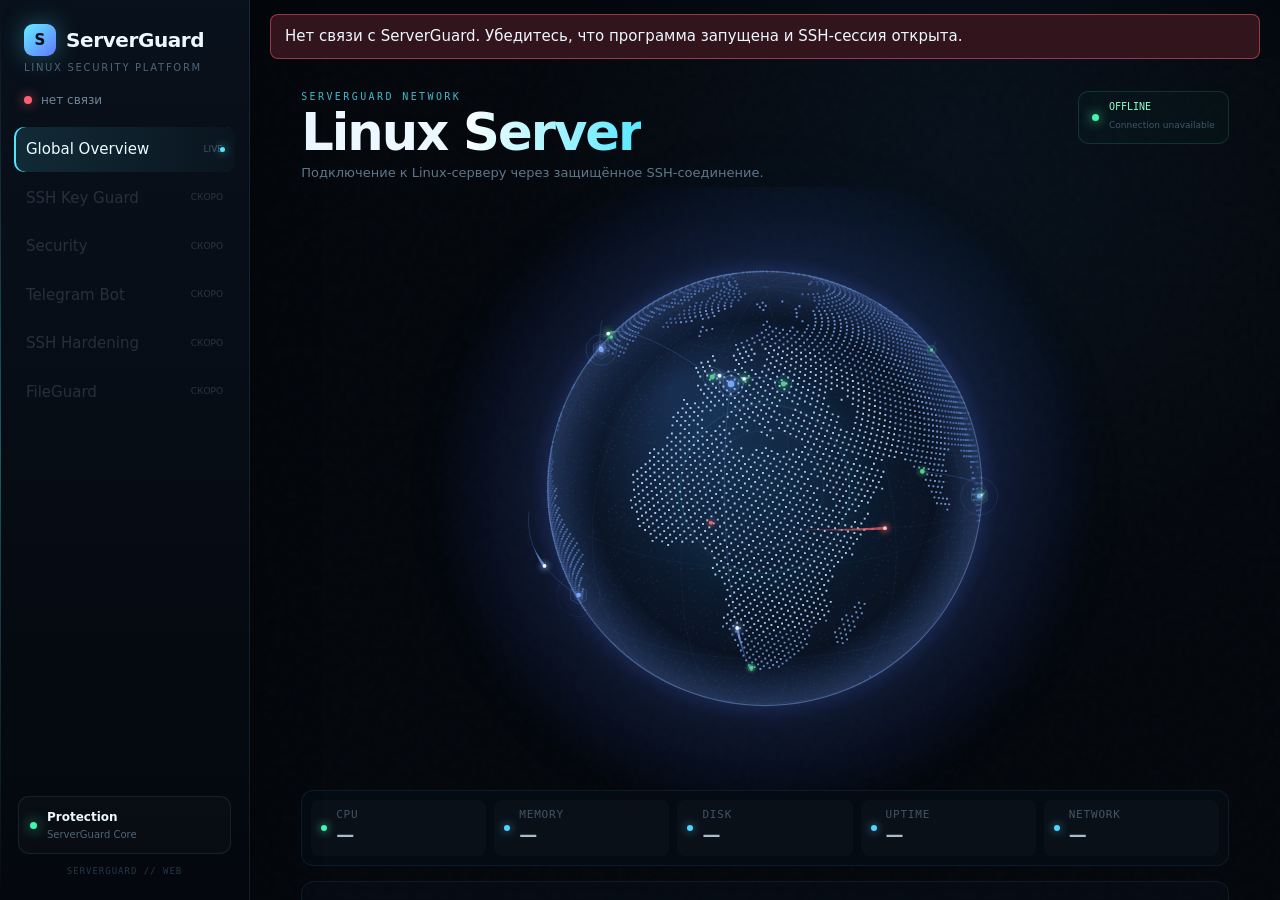
==== commit e2f3ef2b: "Add files via upload" ====
--- a/web/index.html
+++ b/web/index.html
@@ -1,1486 +1,1486 @@
-
-<!DOCTYPE html>
-<html lang="ru">
-
-<head>
-
-    <meta charset="utf-8">
-
-    <meta
-        name="viewport"
-        content="width=device-width, initial-scale=1"
-    >
-
-    <meta
-        name="theme-color"
-        content="#050911"
-    >
-
-    <title>ServerGuard</title>
-
-    <link rel="stylesheet" href="core/core.css">
-
-</head>
-
-<body>
-
-
-<!-- ============================================================
-     SIDEBAR
-     ============================================================ -->
-
-<aside>
-
-    <div class="brand">
-
-        <span class="brand-mark">
-            S
-        </span>
-
-        <span class="brand-name">
-            ServerGuard
-        </span>
-
-    </div>
-
-
-    <div class="brand-subtitle">
-        Linux Security Platform
-    </div>
-
-
-    <div class="conn">
-
-        <span
-            class="dot"
-            id="connDot"
-        ></span>
-
-        <span id="connText">
-            проверка…
-        </span>
-
-    </div>
-
-
-    <nav id="nav"></nav>
-
-
-    <div class="sidebar-bottom">
-
-        <div class="sidebar-status">
-
-            <span class="status-pulse"></span>
-
-            <div>
-
-                <b>
-                    Protection
-                </b>
-
-                <small>
-                    ServerGuard Core
-                </small>
-
-            </div>
-
-        </div>
-
-
-        <div class="version">
-            SERVERGUARD // WEB
-        </div>
-
-    </div>
-
-</aside>
-
-
-
-<!-- ============================================================
-     MAIN
-     ============================================================ -->
-
-<main id="main">
-
-    <div
-        class="banner"
-        id="banner"
-    ></div>
-
-
-    <!-- ========================================================
-         MAIN WORLD DASHBOARD
-         ======================================================== -->
-
-    <section
-        class="world-dashboard"
-        id="worldDashboard"
-        data-module="overview"
-    >
-
-        <div class="world-noise"></div>
-
-        <div class="world-grid"></div>
-
-
-        <!-- ====================================================
-             TOP HEADER
-             ==================================================== -->
-
-        <header class="world-header">
-
-            <div>
-
-                <div class="eyebrow">
-                    SERVERGUARD NETWORK
-                </div>
-
-
-                <h1 id="serverTitle">
-
-                    Linux
-                    <span>Server</span>
-
-                </h1>
-
-
-                <p id="serverDescription">
-
-                    Подключение к Linux-серверу
-                    через защищённое SSH-соединение.
-
-                </p>
-
-            </div>
-
-
-            <div class="world-live">
-
-                <span
-                    class="live-dot"
-                    id="serverLiveDot"
-                ></span>
-
-
-                <div>
-
-                    <b id="serverStatus">
-                        CONNECTING
-                    </b>
-
-                    <small id="serverStatusText">
-                        Получение данных...
-                    </small>
-
-                </div>
-
-            </div>
-
-        </header>
-
-
-
-        <!-- ====================================================
-             WORLD
-             ==================================================== -->
-
-        <div class="world-stage">
-
-            <div class="planet-glow"></div>
-
-
-            <canvas
-                id="worldCanvas"
-            ></canvas>
-
-            <div class="planet-center">
-                <div class="planet-center-ring"></div>
-            </div>
-
-            </div>
-
-
-            <div
-                class="node-tooltip"
-                id="nodeTooltip"
-            >
-
-                <div class="tooltip-line"></div>
-
-
-                <span id="tooltipCity">
-                    Server
-                </span>
-
-
-                <strong id="tooltipName">
-                    ServerGuard Node
-                </strong>
-
-
-                <small id="tooltipStatus">
-                    Protected
-                </small>
-
-            </div>
-
-        </div>
-
-
-
-        <!-- ====================================================
-             SERVER STATISTICS
-             ==================================================== -->
-
-        <div class="network-strip">
-
-
-            <div class="network-item">
-
-                <span class="network-icon online"></span>
-
-                <div>
-
-                    <small>
-                        CPU
-                    </small>
-
-                    <b id="statCpu">
-                        —
-                    </b>
-
-                </div>
-
-            </div>
-
-
-
-            <div class="network-item">
-
-                <span class="network-icon"></span>
-
-                <div>
-
-                    <small>
-                        MEMORY
-                    </small>
-
-                    <b id="statMemory">
-                        —
-                    </b>
-
-                </div>
-
-            </div>
-
-
-
-            <div class="network-item">
-
-                <span class="network-icon"></span>
-
-                <div>
-
-                    <small>
-                        DISK
-                    </small>
-
-                    <b id="statDisk">
-                        —
-                    </b>
-
-                </div>
-
-            </div>
-
-
-
-            <div class="network-item">
-
-                <span class="network-icon"></span>
-
-                <div>
-
-                    <small>
-                        UPTIME
-                    </small>
-
-                    <b id="statUptime">
-                        —
-                    </b>
-
-                </div>
-
-            </div>
-
-
-
-            <div class="network-item">
-
-                <span class="network-icon"></span>
-
-                <div>
-
-                    <small>
-                        NETWORK
-                    </small>
-
-                    <b id="statNetwork">
-                        —
-                    </b>
-
-                </div>
-
-            </div>
-
-
-        </div>
-
-
-
-        <!-- ====================================================
-             SERVER INFORMATION
-             ==================================================== -->
-
-        <div class="activity-panel">
-
-            <div class="activity-title">
-
-                <div>
-
-                    <span class="eyebrow">
-                        SERVER INFORMATION
-                    </span>
-
-                    <h2>
-                        Linux Server
-                    </h2>
-
-                </div>
-
-
-                <span
-                    class="activity-live"
-                    id="serverInfoStatus"
-                >
-                    LIVE
-                </span>
-
-            </div>
-
-
-
-            <div
-                class="activity-feed"
-                id="serverInfo"
-            >
-
-                <div class="activity-row">
-
-                    <span class="activity-time">
-                        HOST
-                    </span>
-
-                    <span class="activity-point ok"></span>
-
-                    <span>
-                        Hostname
-                    </span>
-
-                    <b id="infoHostname">
-                        —
-                    </b>
-
-                </div>
-
-
-
-                <div class="activity-row">
-
-                    <span class="activity-time">
-                        OS
-                    </span>
-
-                    <span class="activity-point"></span>
-
-                    <span>
-                        Operating System
-                    </span>
-
-                    <b id="infoOs">
-                        —
-                    </b>
-
-                </div>
-
-
-
-                <div class="activity-row">
-
-                    <span class="activity-time">
-                        KERNEL
-                    </span>
-
-                    <span class="activity-point"></span>
-
-                    <span>
-                        Linux Kernel
-                    </span>
-
-                    <b id="infoKernel">
-                        —
-                    </b>
-
-                </div>
-
-
-
-                <div class="activity-row">
-
-                    <span class="activity-time">
-                        CPU
-                    </span>
-
-                    <span class="activity-point"></span>
-
-                    <span>
-                        Processor
-                    </span>
-
-                    <b id="infoCpu">
-                        —
-                    </b>
-
-                </div>
-
-
-
-                <div class="activity-row">
-
-                    <span class="activity-time">
-                        LOAD
-                    </span>
-
-                    <span class="activity-point"></span>
-
-                    <span>
-                        System Load
-                    </span>
-
-                    <b id="infoLoad">
-                        —
-                    </b>
-
-                </div>
-
-
-
-                <div class="activity-row">
-
-                    <span class="activity-time">
-                        PROCESSES
-                    </span>
-
-                    <span class="activity-point"></span>
-
-                    <span>
-                        Running Processes
-                    </span>
-
-                    <b id="infoProcesses">
-                        —
-                    </b>
-
-                </div>
-
-            </div>
-
-        </div>
-
-
-
-        <!-- ====================================================
-             LIVE ACTIVITY
-             ==================================================== -->
-
-        <div class="activity-panel">
-
-            <div class="activity-title">
-
-                <div>
-
-                    <span class="eyebrow">
-                        LIVE EVENTS
-                    </span>
-
-                    <h2>
-                        Server Activity
-                    </h2>
-
-                </div>
-
-
-                <span
-                    class="activity-live"
-                    id="activityLive"
-                >
-                    LIVE
-                </span>
-
-            </div>
-
-
-            <div
-                class="activity-feed"
-                id="activityFeed"
-            >
-
-                <div class="activity-row">
-
-                    <span
-                        class="activity-time"
-                        id="activityTime"
-                    >
-                        --:--:--
-                    </span>
-
-                    <span class="activity-point ok"></span>
-
-                    <span id="activityMessage">
-                        Ожидание данных сервера
-                    </span>
-
-                    <b id="activityServer">
-                        ServerGuard
-                    </b>
-
-                </div>
-
-            </div>
-
-        </div>
-
-
-    </section>
-
-
-</main>
-
-
-
-<!-- ============================================================
-     CONFIRM DIALOG
-     ============================================================ -->
-
-<dialog id="dlg">
-
-    <b id="dlgTitle"></b>
-
-    <p id="dlgText"></p>
-
-    <div class="row">
-
-        <button id="dlgNo">
-            Отмена
-        </button>
-
-        <button
-            class="go"
-            id="dlgYes"
-        >
-            Подтвердить
-        </button>
-
-    </div>
-
-</dialog>
-
-
-
-<script src="js/land-data.js"></script>
-
-<script src="core/core.js"></script>
-
-
-
-<!-- ============================================================
-     SERVER API
-     ============================================================ -->
-
-<script>
-
-(function ()
-{
-
-    "use strict";
-
-
-    const API_URL = "/api/server/stats";
-
-
-    let lastServerData = null;
-
-
-    function getElement(id)
-    {
-        return document.getElementById(id);
-    }
-
-
-    function setText(id, value)
-    {
-        const element = getElement(id);
-
-        if (element)
-        {
-            element.textContent =
-                value === undefined ||
-                value === null ||
-                value === ""
-                    ? "—"
-                    : String(value);
-        }
-    }
-
-
-    /*
-     * ============================================================
-     * FORMAT BYTES
-     * ============================================================
-     */
-
-    function formatBytes(bytes)
-    {
-        const value =
-            Number(bytes);
-
-        if (
-            !Number.isFinite(value) ||
-            value < 0
-        )
-        {
-            return "—";
-        }
-
-
-        if (value < 1024)
-        {
-            return (
-                value.toFixed(0) +
-                " B"
-            );
-        }
-
-
-        if (value < 1024 * 1024)
-        {
-            return (
-                value / 1024
-            ).toFixed(1) + " KB";
-        }
-
-
-        if (value < 1024 * 1024 * 1024)
-        {
-            return (
-                value / (1024 * 1024)
-            ).toFixed(1) + " MB";
-        }
-
-
-        if (value < 1024 * 1024 * 1024 * 1024)
-        {
-            return (
-                value / (1024 * 1024 * 1024)
-            ).toFixed(1) + " GB";
-        }
-
-
-        return (
-            value / (1024 * 1024 * 1024 * 1024)
-        ).toFixed(1) + " TB";
-    }
-
-
-    /*
-     * ============================================================
-     * FORMAT SPEED
-     * ============================================================
-     *
-     * Backend returns bytes per second.
-     *
-     */
-
-    function formatSpeed(bytesPerSecond)
-    {
-        const value =
-            Number(bytesPerSecond);
-
-        if (
-            !Number.isFinite(value) ||
-            value < 0
-        )
-        {
-            return "0 B/s";
-        }
-
-
-        if (value < 1024)
-        {
-            return (
-                value.toFixed(0) +
-                " B/s"
-            );
-        }
-
-
-        if (value < 1024 * 1024)
-        {
-            return (
-                value / 1024
-            ).toFixed(1) + " KB/s";
-        }
-
-
-        if (value < 1024 * 1024 * 1024)
-        {
-            return (
-                value / (1024 * 1024)
-            ).toFixed(1) + " MB/s";
-        }
-
-
-        if (value < 1024 * 1024 * 1024 * 1024)
-        {
-            return (
-                value / (1024 * 1024 * 1024)
-            ).toFixed(1) + " GB/s";
-        }
-
-
-        return (
-            value / (1024 * 1024 * 1024 * 1024)
-        ).toFixed(1) + " TB/s";
-    }
-
-
-    /*
-     * ============================================================
-     * FORMAT UPTIME
-     * ============================================================
-     */
-
-    function formatUptime(seconds)
-    {
-        const value =
-            Number(seconds);
-
-
-        if (
-            !Number.isFinite(value) ||
-            value < 0
-        )
-        {
-            return "—";
-        }
-
-
-        const days =
-            Math.floor(
-                value / 86400
-            );
-
-
-        const hours =
-            Math.floor(
-                (value % 86400) / 3600
-            );
-
-
-        const minutes =
-            Math.floor(
-                (value % 3600) / 60
-            );
-
-
-        if (days > 0)
-        {
-            return (
-                days +
-                "d " +
-                hours +
-                "h"
-            );
-        }
-
-
-        if (hours > 0)
-        {
-            return (
-                hours +
-                "h " +
-                minutes +
-                "m"
-            );
-        }
-
-
-        return minutes + "m";
-    }
-
-
-    /*
-     * ============================================================
-     * CONNECTED
-     * ============================================================
-     */
-
-    function setConnected(data)
-    {
-
-        const dot =
-            getElement("connDot");
-
-
-        const text =
-            getElement("connText");
-
-
-        if (dot)
-        {
-            dot.classList.add("online");
-        }
-
-
-        if (text)
-        {
-            text.textContent =
-                "сервер подключён";
-        }
-
-
-        setText(
-            "serverStatus",
-            "NETWORK ONLINE"
-        );
-
-
-        setText(
-            "serverStatusText",
-            "Real-time monitoring"
-        );
-
-
-        setText(
-            "serverInfoStatus",
-            "LIVE"
-        );
-
-
-        setText(
-            "activityLive",
-            "LIVE"
-        );
-
-
-        setText(
-            "planetServerStatus",
-            "PROTECTED"
-        );
-
-
-        const liveDot =
-            getElement("serverLiveDot");
-
-
-        if (liveDot)
-        {
-            liveDot.classList.add("online");
-        }
-
-    }
-
-
-    /*
-     * ============================================================
-     * DISCONNECTED
-     * ============================================================
-     */
-
-    function setDisconnected()
-    {
-
-        const dot =
-            getElement("connDot");
-
-
-        const text =
-            getElement("connText");
-
-
-        if (dot)
-        {
-            dot.classList.remove("online");
-        }
-
-
-        if (text)
-        {
-            text.textContent =
-                "сервер недоступен";
-        }
-
-
-        setText(
-            "serverStatus",
-            "OFFLINE"
-        );
-
-
-        setText(
-            "serverStatusText",
-            "Connection unavailable"
-        );
-
-
-        setText(
-            "serverInfoStatus",
-            "OFFLINE"
-        );
-
-
-        setText(
-            "activityLive",
-            "OFFLINE"
-        );
-
-
-        setText(
-            "planetServerStatus",
-            "OFFLINE"
-        );
-
-
-        const liveDot =
-            getElement("serverLiveDot");
-
-
-        if (liveDot)
-        {
-            liveDot.classList.remove("online");
-        }
-
-    }
-
-
-    /*
-     * ============================================================
-     * UPDATE SERVER
-     * ============================================================
-     */
-
-    function updateServer(data)
-    {
-
-        lastServerData =
-            data;
-
-
-        setConnected(data);
-
-
-        /*
-         * --------------------------------------------------------
-         * HOSTNAME
-         * --------------------------------------------------------
-         */
-
-        const hostname =
-            data.hostname ||
-            data.host ||
-            data.name ||
-            "Linux Server";
-
-
-        const title =
-            getElement("serverTitle");
-
-
-        if (title)
-        {
-            title.innerHTML =
-                "Linux <span>" +
-                hostname +
-                "</span>";
-        }
-
-
-        setText(
-            "planetServerName",
-            hostname
-        );
-
-
-        setText(
-            "infoHostname",
-            hostname
-        );
-
-
-        setText(
-            "tooltipName",
-            hostname
-        );
-
-
-        /*
-         * --------------------------------------------------------
-         * CPU
-         * --------------------------------------------------------
-         */
-
-        let cpu =
-            data.cpu_percent;
-
-
-        if (
-            cpu === undefined
-        )
-        {
-            cpu =
-                data.cpu;
-        }
-
-
-        if (
-            typeof cpu === "number"
-        )
-        {
-            cpu =
-                cpu.toFixed(1) +
-                "%";
-        }
-
-
-        setText(
-            "statCpu",
-            cpu
-        );
-
-
-        setText(
-            "infoCpu",
-            data.cpu_model ||
-            data.cpu_name ||
-            data.processor ||
-            "—"
-        );
-
-
-        /*
-         * --------------------------------------------------------
-         * MEMORY
-         * --------------------------------------------------------
-         */
-
-        let memory =
-            data.memory_percent;
-
-
-        if (
-            memory === undefined
-        )
-        {
-            memory =
-                data.mem_percent;
-        }
-
-
-        if (
-            typeof memory === "number"
-        )
-        {
-            memory =
-                memory.toFixed(1) +
-                "%";
-        }
-
-
-        setText(
-            "statMemory",
-            memory
-        );
-
-
-        /*
-         * --------------------------------------------------------
-         * DISK
-         * --------------------------------------------------------
-         */
-
-        let disk =
-            data.disk_percent;
-
-
-        if (
-            disk === undefined
-        )
-        {
-            disk =
-                data.disk;
-        }
-
-
-        if (
-            typeof disk === "number"
-        )
-        {
-            disk =
-                disk.toFixed(1) +
-                "%";
-        }
-
-
-        setText(
-            "statDisk",
-            disk
-        );
-
-
-        /*
-         * --------------------------------------------------------
-         * UPTIME
-         * --------------------------------------------------------
-         */
-
-        let uptime =
-            data.uptime;
-
-
-        if (
-            typeof uptime === "number"
-        )
-        {
-            uptime =
-                formatUptime(uptime);
-        }
-
-
-        setText(
-            "statUptime",
-            uptime
-        );
-
-
-        /*
-         * --------------------------------------------------------
-         * NETWORK SPEED
-         * --------------------------------------------------------
-         *
-         * Backend:
-         *
-         * network_rx_speed
-         * network_tx_speed
-         *
-         * Values are bytes per second.
-         *
-         */
-
-        const rxSpeed =
-            data.network_rx_speed;
-
-
-        const txSpeed =
-            data.network_tx_speed;
-
-
-        if (
-            rxSpeed !== undefined ||
-            txSpeed !== undefined
-        )
-        {
-
-            const download =
-                formatSpeed(
-                    rxSpeed || 0
-                );
-
-
-            const upload =
-                formatSpeed(
-                    txSpeed || 0
-                );
-
-
-            setText(
-                "statNetwork",
-                "↓ " +
-                download +
-                " ↑ " +
-                upload
-            );
-
-        }
-        else
-        {
-
-            /*
-             * Fallback for old backend.
-             */
-
-            let network =
-                data.network;
-
-
-            if (
-                network === undefined
-            )
-            {
-                network =
-                    data.network_total;
-            }
-
-
-            if (
-                typeof network === "number"
-            )
-            {
-                network =
-                    formatBytes(network);
-            }
-
-
-            setText(
-                "statNetwork",
-                network
-            );
-
-        }
-
-
-        /*
-         * --------------------------------------------------------
-         * OS
-         * --------------------------------------------------------
-         */
-
-        setText(
-            "infoOs",
-            data.os ||
-            data.operating_system ||
-            data.platform ||
-            "Linux"
-        );
-
-
-        /*
-         * --------------------------------------------------------
-         * KERNEL
-         * --------------------------------------------------------
-         */
-
-        setText(
-            "infoKernel",
-            data.kernel ||
-            data.kernel_version ||
-            "—"
-        );
-
-
-        /*
-         * --------------------------------------------------------
-         * LOAD
-         * --------------------------------------------------------
-         */
-
-        let load =
-            data.load1;
-
-
-        if (
-            load === undefined ||
-            load === null
-        )
-        {
-            load =
-                data.load;
-        }
-
-
-        if (
-            load === undefined ||
-            load === null
-        )
-        {
-            load =
-                data.load_average;
-        }
-
-
-        if (
-            typeof load === "number"
-        )
-        {
-            load =
-                load.toFixed(2);
-        }
-
-
-        setText(
-            "infoLoad",
-            load
-        );
-
-
-        /*
-         * --------------------------------------------------------
-         * PROCESSES
-         * --------------------------------------------------------
-         */
-
-        let processes =
-            data.processes;
-
-
-        if (
-            processes === undefined ||
-            processes === null
-        )
-        {
-            processes =
-                data.process_count;
-        }
-
-
-        setText(
-            "infoProcesses",
-            processes
-        );
-
-
-        /*
-         * --------------------------------------------------------
-         * ACTIVITY
-         * --------------------------------------------------------
-         */
-
-        const now =
-            new Date();
-
-
-        const time =
-            now.toLocaleTimeString(
-                "ru-RU",
-                {
-                    hour: "2-digit",
-                    minute: "2-digit",
-                    second: "2-digit"
-                }
-            );
-
-
-        setText(
-            "activityTime",
-            time
-        );
-
-
-        setText(
-            "activityMessage",
-            "Server heartbeat received"
-        );
-
-
-        setText(
-            "activityServer",
-            hostname
-        );
-
-    }
-
-
-    /*
-     * ============================================================
-     * LOAD SERVER STATS
-     * ============================================================
-     */
-
-    async function loadServerStats()
-    {
-
-        try
-        {
-
-            const response =
-                await fetch(
-                    API_URL,
-                    {
-                        method: "GET",
-                        cache: "no-store",
-                        credentials: "same-origin"
-                    }
-                );
-
-
-            if (!response.ok)
-            {
-                throw new Error(
-                    "HTTP " +
-                    response.status
-                );
-            }
-
-
-            const data =
-                await response.json();
-
-
-            updateServer(data);
-
-        }
-        catch (error)
-        {
-
-            console.error(
-                "[ServerGuard] Server stats error:",
-                error
-            );
-
-
-            setDisconnected();
-
-        }
-
-    }
-
-
-    /*
-     * ============================================================
-     * FIRST REQUEST
-     * ============================================================
-     */
-
-    loadServerStats();
-
-
-    /*
-     * ============================================================
-     * UPDATE EVERY 3 SECONDS
-     * ============================================================
-     */
-
-    setInterval(
-        loadServerStats,
-        3000
-    );
-
-
-})();
-
-</script>
-
-
-</body>
-
-</html>
+
+<!DOCTYPE html>
+<html lang="ru">
+
+<head>
+
+    <meta charset="utf-8">
+
+    <meta
+        name="viewport"
+        content="width=device-width, initial-scale=1"
+    >
+
+    <meta
+        name="theme-color"
+        content="#050911"
+    >
+
+    <title>ServerGuard</title>
+
+    <link rel="stylesheet" href="core/core.css">
+
+</head>
+
+<body>
+
+
+<!-- ============================================================
+     SIDEBAR
+     ============================================================ -->
+
+<aside>
+
+    <div class="brand">
+
+        <span class="brand-mark">
+            S
+        </span>
+
+        <span class="brand-name">
+            ServerGuard
+        </span>
+
+    </div>
+
+
+    <div class="brand-subtitle">
+        Linux Security Platform
+    </div>
+
+
+    <div class="conn">
+
+        <span
+            class="dot"
+            id="connDot"
+        ></span>
+
+        <span id="connText">
+            проверка…
+        </span>
+
+    </div>
+
+
+    <nav id="nav"></nav>
+
+
+    <div class="sidebar-bottom">
+
+        <div class="sidebar-status">
+
+            <span class="status-pulse"></span>
+
+            <div>
+
+                <b>
+                    Protection
+                </b>
+
+                <small>
+                    ServerGuard Core
+                </small>
+
+            </div>
+
+        </div>
+
+
+        <div class="version">
+            SERVERGUARD // WEB
+        </div>
+
+    </div>
+
+</aside>
+
+
+
+<!-- ============================================================
+     MAIN
+     ============================================================ -->
+
+<main id="main">
+
+    <div
+        class="banner"
+        id="banner"
+    ></div>
+
+
+    <!-- ========================================================
+         MAIN WORLD DASHBOARD
+         ======================================================== -->
+
+    <section
+        class="world-dashboard"
+        id="worldDashboard"
+        data-module="overview"
+    >
+
+        <div class="world-noise"></div>
+
+        <div class="world-grid"></div>
+
+
+        <!-- ====================================================
+             TOP HEADER
+             ==================================================== -->
+
+        <header class="world-header">
+
+            <div>
+
+                <div class="eyebrow">
+                    SERVERGUARD NETWORK
+                </div>
+
+
+                <h1 id="serverTitle">
+
+                    Linux
+                    <span>Server</span>
+
+                </h1>
+
+
+                <p id="serverDescription">
+
+                    Подключение к Linux-серверу
+                    через защищённое SSH-соединение.
+
+                </p>
+
+            </div>
+
+
+            <div class="world-live">
+
+                <span
+                    class="live-dot"
+                    id="serverLiveDot"
+                ></span>
+
+
+                <div>
+
+                    <b id="serverStatus">
+                        CONNECTING
+                    </b>
+
+                    <small id="serverStatusText">
+                        Получение данных...
+                    </small>
+
+                </div>
+
+            </div>
+
+        </header>
+
+
+
+        <!-- ====================================================
+             WORLD
+             ==================================================== -->
+
+        <div class="world-stage">
+
+            <div class="planet-glow"></div>
+
+
+            <canvas
+                id="worldCanvas"
+            ></canvas>
+
+            <div class="planet-center">
+                <div class="planet-center-ring"></div>
+            </div>
+
+            </div>
+
+
+            <div
+                class="node-tooltip"
+                id="nodeTooltip"
+            >
+
+                <div class="tooltip-line"></div>
+
+
+                <span id="tooltipCity">
+                    Server
+                </span>
+
+
+                <strong id="tooltipName">
+                    ServerGuard Node
+                </strong>
+
+
+                <small id="tooltipStatus">
+                    Protected
+                </small>
+
+            </div>
+
+        </div>
+
+
+
+        <!-- ====================================================
+             SERVER STATISTICS
+             ==================================================== -->
+
+        <div class="network-strip">
+
+
+            <div class="network-item">
+
+                <span class="network-icon online"></span>
+
+                <div>
+
+                    <small>
+                        CPU
+                    </small>
+
+                    <b id="statCpu">
+                        —
+                    </b>
+
+                </div>
+
+            </div>
+
+
+
+            <div class="network-item">
+
+                <span class="network-icon"></span>
+
+                <div>
+
+                    <small>
+                        MEMORY
+                    </small>
+
+                    <b id="statMemory">
+                        —
+                    </b>
+
+                </div>
+
+            </div>
+
+
+
+            <div class="network-item">
+
+                <span class="network-icon"></span>
+
+                <div>
+
+                    <small>
+                        DISK
+                    </small>
+
+                    <b id="statDisk">
+                        —
+                    </b>
+
+                </div>
+
+            </div>
+
+
+
+            <div class="network-item">
+
+                <span class="network-icon"></span>
+
+                <div>
+
+                    <small>
+                        UPTIME
+                    </small>
+
+                    <b id="statUptime">
+                        —
+                    </b>
+
+                </div>
+
+            </div>
+
+
+
+            <div class="network-item">
+
+                <span class="network-icon"></span>
+
+                <div>
+
+                    <small>
+                        NETWORK
+                    </small>
+
+                    <b id="statNetwork">
+                        —
+                    </b>
+
+                </div>
+
+            </div>
+
+
+        </div>
+
+
+
+        <!-- ====================================================
+             SERVER INFORMATION
+             ==================================================== -->
+
+        <div class="activity-panel">
+
+            <div class="activity-title">
+
+                <div>
+
+                    <span class="eyebrow">
+                        SERVER INFORMATION
+                    </span>
+
+                    <h2>
+                        Linux Server
+                    </h2>
+
+                </div>
+
+
+                <span
+                    class="activity-live"
+                    id="serverInfoStatus"
+                >
+                    LIVE
+                </span>
+
+            </div>
+
+
+
+            <div
+                class="activity-feed"
+                id="serverInfo"
+            >
+
+                <div class="activity-row">
+
+                    <span class="activity-time">
+                        HOST
+                    </span>
+
+                    <span class="activity-point ok"></span>
+
+                    <span>
+                        Hostname
+                    </span>
+
+                    <b id="infoHostname">
+                        —
+                    </b>
+
+                </div>
+
+
+
+                <div class="activity-row">
+
+                    <span class="activity-time">
+                        OS
+                    </span>
+
+                    <span class="activity-point"></span>
+
+                    <span>
+                        Operating System
+                    </span>
+
+                    <b id="infoOs">
+                        —
+                    </b>
+
+                </div>
+
+
+
+                <div class="activity-row">
+
+                    <span class="activity-time">
+                        KERNEL
+                    </span>
+
+                    <span class="activity-point"></span>
+
+                    <span>
+                        Linux Kernel
+                    </span>
+
+                    <b id="infoKernel">
+                        —
+                    </b>
+
+                </div>
+
+
+
+                <div class="activity-row">
+
+                    <span class="activity-time">
+                        CPU
+                    </span>
+
+                    <span class="activity-point"></span>
+
+                    <span>
+                        Processor
+                    </span>
+
+                    <b id="infoCpu">
+                        —
+                    </b>
+
+                </div>
+
+
+
+                <div class="activity-row">
+
+                    <span class="activity-time">
+                        LOAD
+                    </span>
+
+                    <span class="activity-point"></span>
+
+                    <span>
+                        System Load
+                    </span>
+
+                    <b id="infoLoad">
+                        —
+                    </b>
+
+                </div>
+
+
+
+                <div class="activity-row">
+
+                    <span class="activity-time">
+                        PROCESSES
+                    </span>
+
+                    <span class="activity-point"></span>
+
+                    <span>
+                        Running Processes
+                    </span>
+
+                    <b id="infoProcesses">
+                        —
+                    </b>
+
+                </div>
+
+            </div>
+
+        </div>
+
+
+
+        <!-- ====================================================
+             LIVE ACTIVITY
+             ==================================================== -->
+
+        <div class="activity-panel">
+
+            <div class="activity-title">
+
+                <div>
+
+                    <span class="eyebrow">
+                        LIVE EVENTS
+                    </span>
+
+                    <h2>
+                        Server Activity
+                    </h2>
+
+                </div>
+
+
+                <span
+                    class="activity-live"
+                    id="activityLive"
+                >
+                    LIVE
+                </span>
+
+            </div>
+
+
+            <div
+                class="activity-feed"
+                id="activityFeed"
+            >
+
+                <div class="activity-row">
+
+                    <span
+                        class="activity-time"
+                        id="activityTime"
+                    >
+                        --:--:--
+                    </span>
+
+                    <span class="activity-point ok"></span>
+
+                    <span id="activityMessage">
+                        Ожидание данных сервера
+                    </span>
+
+                    <b id="activityServer">
+                        ServerGuard
+                    </b>
+
+                </div>
+
+            </div>
+
+        </div>
+
+
+    </section>
+
+
+</main>
+
+
+
+<!-- ============================================================
+     CONFIRM DIALOG
+     ============================================================ -->
+
+<dialog id="dlg">
+
+    <b id="dlgTitle"></b>
+
+    <p id="dlgText"></p>
+
+    <div class="row">
+
+        <button id="dlgNo">
+            Отмена
+        </button>
+
+        <button
+            class="go"
+            id="dlgYes"
+        >
+            Подтвердить
+        </button>
+
+    </div>
+
+</dialog>
+
+
+
+<script src="js/land-data.js"></script>
+
+<script src="core/core.js"></script>
+
+
+
+<!-- ============================================================
+     SERVER API
+     ============================================================ -->
+
+<script>
+
+(function ()
+{
+
+    "use strict";
+
+
+    const API_URL = "/api/server/stats";
+
+
+    let lastServerData = null;
+
+
+    function getElement(id)
+    {
+        return document.getElementById(id);
+    }
+
+
+    function setText(id, value)
+    {
+        const element = getElement(id);
+
+        if (element)
+        {
+            element.textContent =
+                value === undefined ||
+                value === null ||
+                value === ""
+                    ? "—"
+                    : String(value);
+        }
+    }
+
+
+    /*
+     * ============================================================
+     * FORMAT BYTES
+     * ============================================================
+     */
+
+    function formatBytes(bytes)
+    {
+        const value =
+            Number(bytes);
+
+        if (
+            !Number.isFinite(value) ||
+            value < 0
+        )
+        {
+            return "—";
+        }
+
+
+        if (value < 1024)
+        {
+            return (
+                value.toFixed(0) +
+                " B"
+            );
+        }
+
+
+        if (value < 1024 * 1024)
+        {
+            return (
+                value / 1024
+            ).toFixed(1) + " KB";
+        }
+
+
+        if (value < 1024 * 1024 * 1024)
+        {
+            return (
+                value / (1024 * 1024)
+            ).toFixed(1) + " MB";
+        }
+
+
+        if (value < 1024 * 1024 * 1024 * 1024)
+        {
+            return (
+                value / (1024 * 1024 * 1024)
+            ).toFixed(1) + " GB";
+        }
+
+
+        return (
+            value / (1024 * 1024 * 1024 * 1024)
+        ).toFixed(1) + " TB";
+    }
+
+
+    /*
+     * ============================================================
+     * FORMAT SPEED
+     * ============================================================
+     *
+     * Backend returns bytes per second.
+     *
+     */
+
+    function formatSpeed(bytesPerSecond)
+    {
+        const value =
+            Number(bytesPerSecond);
+
+        if (
+            !Number.isFinite(value) ||
+            value < 0
+        )
+        {
+            return "0 B/s";
+        }
+
+
+        if (value < 1024)
+        {
+            return (
+                value.toFixed(0) +
+                " B/s"
+            );
+        }
+
+
+        if (value < 1024 * 1024)
+        {
+            return (
+                value / 1024
+            ).toFixed(1) + " KB/s";
+        }
+
+
+        if (value < 1024 * 1024 * 1024)
+        {
+            return (
+                value / (1024 * 1024)
+            ).toFixed(1) + " MB/s";
+        }
+
+
+        if (value < 1024 * 1024 * 1024 * 1024)
+        {
+            return (
+                value / (1024 * 1024 * 1024)
+            ).toFixed(1) + " GB/s";
+        }
+
+
+        return (
+            value / (1024 * 1024 * 1024 * 1024)
+        ).toFixed(1) + " TB/s";
+    }
+
+
+    /*
+     * ============================================================
+     * FORMAT UPTIME
+     * ============================================================
+     */
+
+    function formatUptime(seconds)
+    {
+        const value =
+            Number(seconds);
+
+
+        if (
+            !Number.isFinite(value) ||
+            value < 0
+        )
+        {
+            return "—";
+        }
+
+
+        const days =
+            Math.floor(
+                value / 86400
+            );
+
+
+        const hours =
+            Math.floor(
+                (value % 86400) / 3600
+            );
+
+
+        const minutes =
+            Math.floor(
+                (value % 3600) / 60
+            );
+
+
+        if (days > 0)
+        {
+            return (
+                days +
+                "d " +
+                hours +
+                "h"
+            );
+        }
+
+
+        if (hours > 0)
+        {
+            return (
+                hours +
+                "h " +
+                minutes +
+                "m"
+            );
+        }
+
+
+        return minutes + "m";
+    }
+
+
+    /*
+     * ============================================================
+     * CONNECTED
+     * ============================================================
+     */
+
+    function setConnected(data)
+    {
+
+        const dot =
+            getElement("connDot");
+
+
+        const text =
+            getElement("connText");
+
+
+        if (dot)
+        {
+            dot.classList.add("online");
+        }
+
+
+        if (text)
+        {
+            text.textContent =
+                "сервер подключён";
+        }
+
+
+        setText(
+            "serverStatus",
+            "NETWORK ONLINE"
+        );
+
+
+        setText(
+            "serverStatusText",
+            "Real-time monitoring"
+        );
+
+
+        setText(
+            "serverInfoStatus",
+            "LIVE"
+        );
+
+
+        setText(
+            "activityLive",
+            "LIVE"
+        );
+
+
+        setText(
+            "planetServerStatus",
+            "PROTECTED"
+        );
+
+
+        const liveDot =
+            getElement("serverLiveDot");
+
+
+        if (liveDot)
+        {
+            liveDot.classList.add("online");
+        }
+
+    }
+
+
+    /*
+     * ============================================================
+     * DISCONNECTED
+     * ============================================================
+     */
+
+    function setDisconnected()
+    {
+
+        const dot =
+            getElement("connDot");
+
+
+        const text =
+            getElement("connText");
+
+
+        if (dot)
+        {
+            dot.classList.remove("online");
+        }
+
+
+        if (text)
+        {
+            text.textContent =
+                "сервер недоступен";
+        }
+
+
+        setText(
+            "serverStatus",
+            "OFFLINE"
+        );
+
+
+        setText(
+            "serverStatusText",
+            "Connection unavailable"
+        );
+
+
+        setText(
+            "serverInfoStatus",
+            "OFFLINE"
+        );
+
+
+        setText(
+            "activityLive",
+            "OFFLINE"
+        );
+
+
+        setText(
+            "planetServerStatus",
+            "OFFLINE"
+        );
+
+
+        const liveDot =
+            getElement("serverLiveDot");
+
+
+        if (liveDot)
+        {
+            liveDot.classList.remove("online");
+        }
+
+    }
+
+
+    /*
+     * ============================================================
+     * UPDATE SERVER
+     * ============================================================
+     */
+
+    function updateServer(data)
+    {
+
+        lastServerData =
+            data;
+
+
+        setConnected(data);
+
+
+        /*
+         * --------------------------------------------------------
+         * HOSTNAME
+         * --------------------------------------------------------
+         */
+
+        const hostname =
+            data.hostname ||
+            data.host ||
+            data.name ||
+            "Linux Server";
+
+
+        const title =
+            getElement("serverTitle");
+
+
+        if (title)
+        {
+            title.innerHTML =
+                "Linux <span>" +
+                hostname +
+                "</span>";
+        }
+
+
+        setText(
+            "planetServerName",
+            hostname
+        );
+
+
+        setText(
+            "infoHostname",
+            hostname
+        );
+
+
+        setText(
+            "tooltipName",
+            hostname
+        );
+
+
+        /*
+         * --------------------------------------------------------
+         * CPU
+         * --------------------------------------------------------
+         */
+
+        let cpu =
+            data.cpu_percent;
+
+
+        if (
+            cpu === undefined
+        )
+        {
+            cpu =
+                data.cpu;
+        }
+
+
+        if (
+            typeof cpu === "number"
+        )
+        {
+            cpu =
+                cpu.toFixed(1) +
+                "%";
+        }
+
+
+        setText(
+            "statCpu",
+            cpu
+        );
+
+
+        setText(
+            "infoCpu",
+            data.cpu_model ||
+            data.cpu_name ||
+            data.processor ||
+            "—"
+        );
+
+
+        /*
+         * --------------------------------------------------------
+         * MEMORY
+         * --------------------------------------------------------
+         */
+
+        let memory =
+            data.memory_percent;
+
+
+        if (
+            memory === undefined
+        )
+        {
+            memory =
+                data.mem_percent;
+        }
+
+
+        if (
+            typeof memory === "number"
+        )
+        {
+            memory =
+                memory.toFixed(1) +
+                "%";
+        }
+
+
+        setText(
+            "statMemory",
+            memory
+        );
+
+
+        /*
+         * --------------------------------------------------------
+         * DISK
+         * --------------------------------------------------------
+         */
+
+        let disk =
+            data.disk_percent;
+
+
+        if (
+            disk === undefined
+        )
+        {
+            disk =
+                data.disk;
+        }
+
+
+        if (
+            typeof disk === "number"
+        )
+        {
+            disk =
+                disk.toFixed(1) +
+                "%";
+        }
+
+
+        setText(
+            "statDisk",
+            disk
+        );
+
+
+        /*
+         * --------------------------------------------------------
+         * UPTIME
+         * --------------------------------------------------------
+         */
+
+        let uptime =
+            data.uptime;
+
+
+        if (
+            typeof uptime === "number"
+        )
+        {
+            uptime =
+                formatUptime(uptime);
+        }
+
+
+        setText(
+            "statUptime",
+            uptime
+        );
+
+
+        /*
+         * --------------------------------------------------------
+         * NETWORK SPEED
+         * --------------------------------------------------------
+         *
+         * Backend:
+         *
+         * network_rx_speed
+         * network_tx_speed
+         *
+         * Values are bytes per second.
+         *
+         */
+
+        const rxSpeed =
+            data.network_rx_speed;
+
+
+        const txSpeed =
+            data.network_tx_speed;
+
+
+        if (
+            rxSpeed !== undefined ||
+            txSpeed !== undefined
+        )
+        {
+
+            const download =
+                formatSpeed(
+                    rxSpeed || 0
+                );
+
+
+            const upload =
+                formatSpeed(
+                    txSpeed || 0
+                );
+
+
+            setText(
+                "statNetwork",
+                "↓ " +
+                download +
+                " ↑ " +
+                upload
+            );
+
+        }
+        else
+        {
+
+            /*
+             * Fallback for old backend.
+             */
+
+            let network =
+                data.network;
+
+
+            if (
+                network === undefined
+            )
+            {
+                network =
+                    data.network_total;
+            }
+
+
+            if (
+                typeof network === "number"
+            )
+            {
+                network =
+                    formatBytes(network);
+            }
+
+
+            setText(
+                "statNetwork",
+                network
+            );
+
+        }
+
+
+        /*
+         * --------------------------------------------------------
+         * OS
+         * --------------------------------------------------------
+         */
+
+        setText(
+            "infoOs",
+            data.os ||
+            data.operating_system ||
+            data.platform ||
+            "Linux"
+        );
+
+
+        /*
+         * --------------------------------------------------------
+         * KERNEL
+         * --------------------------------------------------------
+         */
+
+        setText(
+            "infoKernel",
+            data.kernel ||
+            data.kernel_version ||
+            "—"
+        );
+
+
+        /*
+         * --------------------------------------------------------
+         * LOAD
+         * --------------------------------------------------------
+         */
+
+        let load =
+            data.load1;
+
+
+        if (
+            load === undefined ||
+            load === null
+        )
+        {
+            load =
+                data.load;
+        }
+
+
+        if (
+            load === undefined ||
+            load === null
+        )
+        {
+            load =
+                data.load_average;
+        }
+
+
+        if (
+            typeof load === "number"
+        )
+        {
+            load =
+                load.toFixed(2);
+        }
+
+
+        setText(
+            "infoLoad",
+            load
+        );
+
+
+        /*
+         * --------------------------------------------------------
+         * PROCESSES
+         * --------------------------------------------------------
+         */
+
+        let processes =
+            data.processes;
+
+
+        if (
+            processes === undefined ||
+            processes === null
+        )
+        {
+            processes =
+                data.process_count;
+        }
+
+
+        setText(
+            "infoProcesses",
+            processes
+        );
+
+
+        /*
+         * --------------------------------------------------------
+         * ACTIVITY
+         * --------------------------------------------------------
+         */
+
+        const now =
+            new Date();
+
+
+        const time =
+            now.toLocaleTimeString(
+                "ru-RU",
+                {
+                    hour: "2-digit",
+                    minute: "2-digit",
+                    second: "2-digit"
+                }
+            );
+
+
+        setText(
+            "activityTime",
+            time
+        );
+
+
+        setText(
+            "activityMessage",
+            "Server heartbeat received"
+        );
+
+
+        setText(
+            "activityServer",
+            hostname
+        );
+
+    }
+
+
+    /*
+     * ============================================================
+     * LOAD SERVER STATS
+     * ============================================================
+     */
+
+    async function loadServerStats()
+    {
+
+        try
+        {
+
+            const response =
+                await fetch(
+                    API_URL,
+                    {
+                        method: "GET",
+                        cache: "no-store",
+                        credentials: "same-origin"
+                    }
+                );
+
+
+            if (!response.ok)
+            {
+                throw new Error(
+                    "HTTP " +
+                    response.status
+                );
+            }
+
+
+            const data =
+                await response.json();
+
+
+            updateServer(data);
+
+        }
+        catch (error)
+        {
+
+            console.error(
+                "[ServerGuard] Server stats error:",
+                error
+            );
+
+
+            setDisconnected();
+
+        }
+
+    }
+
+
+    /*
+     * ============================================================
+     * FIRST REQUEST
+     * ============================================================
+     */
+
+    loadServerStats();
+
+
+    /*
+     * ============================================================
+     * UPDATE EVERY 3 SECONDS
+     * ============================================================
+     */
+
+    setInterval(
+        loadServerStats,
+        3000
+    );
+
+
+})();
+
+</script>
+
+
+</body>
+
+</html>
--- a/web/core/core.css
+++ b/web/core/core.css
@@ -1,2363 +1,2363 @@
-/* ============================================================
-   SERVERGUARD CORE
-   GLOBAL UI
-   ============================================================ */
-
-:root{
-
-    --bg:#03060b;
-    --bg2:#060b13;
-
-    --panel:#09111c;
-    --panel2:#0d1724;
-
-    --line:rgba(120,170,210,.13);
-    --line-bright:rgba(120,190,230,.28);
-
-    --text:#edf7ff;
-    --dim:#71859a;
-
-    --accent:#51e6ff;
-    --accent2:#6677ff;
-
-    --ok:#43f5ad;
-    --warn:#ffc857;
-    --bad:#ff5f70;
-
-    --sans:"Segoe UI",system-ui,-apple-system,sans-serif;
-    --mono:Consolas,"Cascadia Mono",monospace;
-
-    --shadow:
-        0 20px 70px rgba(0,0,0,.45);
-
-}
-
-
-*{
-    box-sizing:border-box;
-}
-
-
-html,
-body{
-    height:100%;
-    margin:0;
-}
-
-
-body{
-
-    background:
-        radial-gradient(
-            circle at 75% 15%,
-            rgba(35,100,160,.08),
-            transparent 35%
-        ),
-        #03060b;
-
-    color:var(--text);
-
-    font:
-        15px/1.5
-        var(--sans);
-
-    display:flex;
-
-    overflow:hidden;
-
-}
-
-
-button{
-    font:inherit;
-    color:inherit;
-    cursor:pointer;
-}
-
-
-:focus-visible{
-
-    outline:
-        2px solid
-        var(--accent);
-
-    outline-offset:2px;
-
-}
-
-
-
-/* ============================================================
-   SIDEBAR
-   ============================================================ */
-
-aside{
-
-    width:250px;
-
-    flex:none;
-
-    background:
-        linear-gradient(
-            180deg,
-            rgba(9,17,28,.98),
-            rgba(4,8,14,.98)
-        );
-
-    border-right:
-        1px solid
-        var(--line);
-
-    display:flex;
-
-    flex-direction:column;
-
-    padding:24px 14px;
-
-    position:relative;
-
-    z-index:50;
-
-    box-shadow:
-        15px 0 50px rgba(0,0,0,.25);
-
-}
-
-
-aside::before{
-
-    content:"";
-
-    position:absolute;
-
-    top:0;
-    left:0;
-
-    width:1px;
-    height:100%;
-
-    background:
-        linear-gradient(
-            transparent,
-            var(--accent),
-            transparent
-        );
-
-    opacity:.35;
-
-}
-
-
-
-/* BRAND */
-
-.brand{
-
-    display:flex;
-
-    align-items:center;
-
-    gap:10px;
-
-    padding:
-        0 10px
-        4px;
-
-}
-
-
-.brand-mark{
-
-    width:32px;
-    height:32px;
-
-    display:grid;
-
-    place-items:center;
-
-    border-radius:9px;
-
-    color:#001018;
-
-    font-weight:900;
-
-    background:
-        linear-gradient(
-            135deg,
-            #65efff,
-            #6077ff
-        );
-
-    box-shadow:
-        0 0 25px
-        rgba(81,230,255,.35);
-
-}
-
-
-.brand-name{
-
-    font-size:20px;
-
-    font-weight:800;
-
-    letter-spacing:-.4px;
-
-}
-
-
-.brand-subtitle{
-
-    color:#4e6478;
-
-    font-size:10px;
-
-    letter-spacing:
-        1.7px;
-
-    text-transform:uppercase;
-
-    padding:
-        0 10px
-        16px;
-
-}
-
-
-
-/* CONNECTION */
-
-.conn{
-
-    display:flex;
-
-    align-items:center;
-
-    gap:9px;
-
-    padding:
-        0 10px
-        18px;
-
-    color:var(--dim);
-
-    font-size:12px;
-
-}
-
-
-.dot{
-
-    width:8px;
-    height:8px;
-
-    border-radius:50%;
-
-    background:#647487;
-
-    box-shadow:
-        0 0 0 transparent;
-
-}
-
-
-.dot.on{
-
-    background:var(--ok);
-
-    box-shadow:
-        0 0 12px
-        rgba(67,245,173,.8);
-
-}
-
-
-.dot.off{
-
-    background:var(--bad);
-
-    box-shadow:
-        0 0 12px
-        rgba(255,95,112,.7);
-
-}
-
-
-
-/* NAV */
-
-nav{
-
-    display:flex;
-
-    flex-direction:column;
-
-    gap:4px;
-
-}
-
-
-nav button{
-
-    position:relative;
-
-    display:flex;
-
-    justify-content:space-between;
-
-    align-items:center;
-
-    background:transparent;
-
-    border:0;
-
-    border-radius:10px;
-
-    padding:
-        11px
-        12px;
-
-    text-align:left;
-
-    color:#8da0b3;
-
-    transition:
-        background .2s,
-        color .2s,
-        transform .2s;
-
-}
-
-
-nav button:hover:not(:disabled){
-
-    background:
-        rgba(81,230,255,.055);
-
-    color:#e8f8ff;
-
-    transform:
-        translateX(2px);
-
-}
-
-
-nav button.active{
-
-    background:
-        linear-gradient(
-            90deg,
-            rgba(81,230,255,.13),
-            rgba(81,230,255,.025)
-        );
-
-    color:#ecfbff;
-
-    box-shadow:
-        inset 2px 0
-        var(--accent);
-
-}
-
-
-nav button.active::after{
-
-    content:"";
-
-    position:absolute;
-
-    right:10px;
-
-    width:5px;
-    height:5px;
-
-    border-radius:50%;
-
-    background:var(--accent);
-
-    box-shadow:
-        0 0 10px
-        var(--accent);
-
-}
-
-
-nav button:disabled{
-
-    color:#3e4c5c;
-
-    cursor:default;
-
-    opacity:.55;
-
-}
-
-
-nav small{
-
-    font-size:9px;
-
-    color:#445365;
-
-    text-transform:uppercase;
-
-}
-
-
-
-/* SIDEBAR BOTTOM */
-
-.sidebar-bottom{
-
-    margin-top:auto;
-
-    padding:
-        14px
-        4px
-        0;
-
-}
-
-
-.sidebar-status{
-
-    display:flex;
-
-    align-items:center;
-
-    gap:10px;
-
-    padding:11px;
-
-    border:
-        1px solid
-        var(--line);
-
-    border-radius:11px;
-
-    background:
-        rgba(255,255,255,.018);
-
-}
-
-
-.status-pulse{
-
-    width:7px;
-    height:7px;
-
-    border-radius:50%;
-
-    background:var(--ok);
-
-    box-shadow:
-        0 0 14px
-        var(--ok);
-
-    animation:
-        pulseStatus 2s infinite;
-
-}
-
-
-.sidebar-status b{
-
-    display:block;
-
-    font-size:12px;
-
-}
-
-
-.sidebar-status small{
-
-    display:block;
-
-    margin-top:1px;
-
-    color:#4f6479;
-
-    font-size:10px;
-
-}
-
-
-.version{
-
-    margin-top:12px;
-
-    color:#263647;
-
-    font:
-        9px
-        var(--mono);
-
-    letter-spacing:1px;
-
-    text-align:center;
-
-}
-
-
-@keyframes pulseStatus{
-
-    0%,100%{
-        opacity:1;
-        transform:scale(1);
-    }
-
-    50%{
-        opacity:.45;
-        transform:scale(.65);
-    }
-
-}
-
-
-
-/* ============================================================
-   MAIN
-   ============================================================ */
-
-main{
-
-    flex:1;
-
-    min-width:0;
-
-    min-height:0;
-
-    overflow:auto;
-
-    position:relative;
-
-    background:
-        radial-gradient(
-            ellipse at 70% 30%,
-            rgba(30,80,125,.055),
-            transparent 50%
-        );
-
-}
-
-
-main::-webkit-scrollbar{
-    width:7px;
-}
-
-
-main::-webkit-scrollbar-track{
-    background:#03060b;
-}
-
-
-main::-webkit-scrollbar-thumb{
-
-    background:#162435;
-
-    border-radius:10px;
-
-}
-
-
-
-/* ============================================================
-   WORLD DASHBOARD
-   ============================================================ */
-
-.world-dashboard{
-
-    min-height:100%;
-
-    position:relative;
-
-    overflow:hidden;
-
-    padding:
-        32px
-        clamp(20px,4vw,55px)
-        50px;
-
-}
-
-
-.world-noise{
-
-    position:absolute;
-
-    inset:0;
-
-    pointer-events:none;
-
-    opacity:.025;
-
-    background-image:
-        url("data:image/svg+xml,%3Csvg viewBox='0 0 160 160' xmlns='http://www.w3.org/2000/svg'%3E%3Cfilter id='n'%3E%3CfeTurbulence type='fractalNoise' baseFrequency='.9' numOctaves='4' stitchTiles='stitch'/%3E%3C/filter%3E%3Crect width='100%25' height='100%25' filter='url(%23n)' opacity='.8'/%3E%3C/svg%3E");
-
-}
-
-
-.world-grid{
-
-    position:absolute;
-
-    inset:0;
-
-    pointer-events:none;
-
-    opacity:.09;
-
-    background-image:
-        linear-gradient(
-            rgba(81,230,255,.08) 1px,
-            transparent 1px
-        ),
-        linear-gradient(
-            90deg,
-            rgba(81,230,255,.08) 1px,
-            transparent 1px
-        );
-
-    background-size:
-        70px 70px;
-
-    mask-image:
-        radial-gradient(
-            ellipse at center,
-            black 0%,
-            transparent 72%
-        );
-
-}
-
-
-
-/* ============================================================
-   HEADER
-   ============================================================ */
-
-.world-header{
-
-    position:relative;
-
-    z-index:5;
-
-    display:flex;
-
-    justify-content:space-between;
-
-    align-items:flex-start;
-
-    gap:20px;
-
-    margin-bottom:5px;
-
-}
-
-
-.eyebrow{
-
-    color:
-        var(--accent);
-
-    font:
-        10px
-        var(--mono);
-
-    letter-spacing:
-        2.4px;
-
-    opacity:.8;
-
-}
-
-
-.world-header h1{
-
-    margin:
-        5px 0 5px;
-
-    font-size:
-        clamp(32px,4vw,53px);
-
-    line-height:1;
-
-    letter-spacing:
-        -2px;
-
-    font-weight:800;
-
-}
-
-
-.world-header h1 span{
-
-    color:transparent;
-
-    background:
-        linear-gradient(
-            90deg,
-            #ffffff,
-            #56e8ff
-        );
-
-    background-clip:text;
-
-    -webkit-background-clip:text;
-
-}
-
-
-.world-header p{
-
-    margin:0;
-
-    max-width:550px;
-
-    color:#60768b;
-
-    font-size:13px;
-
-}
-
-
-.world-live{
-
-    display:flex;
-
-    align-items:center;
-
-    gap:10px;
-
-    padding:
-        9px
-        13px;
-
-    border:
-        1px solid
-        rgba(67,245,173,.14);
-
-    background:
-        rgba(67,245,173,.025);
-
-    border-radius:10px;
-
-}
-
-
-.live-dot{
-
-    width:7px;
-    height:7px;
-
-    border-radius:50%;
-
-    background:var(--ok);
-
-    box-shadow:
-        0 0 12px
-        var(--ok);
-
-    animation:
-        livePulse 1.8s infinite;
-
-}
-
-
-.world-live b{
-
-    display:block;
-
-    font:
-        10px
-        var(--mono);
-
-    color:#8dffcc;
-
-}
-
-
-.world-live small{
-
-    color:#405565;
-
-    font-size:9px;
-
-}
-
-
-@keyframes livePulse{
-
-    0%,100%{
-        opacity:1;
-        box-shadow:0 0 12px var(--ok);
-    }
-
-    50%{
-        opacity:.4;
-        box-shadow:0 0 4px var(--ok);
-    }
-
-}
-
-
-
-/* ============================================================
-   WORLD STAGE
-   ============================================================ */
-
-.world-stage{
-
-    height:
-        min(
-            67vh,
-            760px
-        );
-
-    min-height:500px;
-
-    position:relative;
-
-    display:flex;
-
-    align-items:center;
-
-    justify-content:center;
-
-}
-
-
-#worldCanvas{
-
-    width:100%;
-
-    height:100%;
-
-    display:block;
-
-    cursor:
-        grab;
-
-}
-
-
-#worldCanvas:active{
-
-    cursor:
-        grabbing;
-
-}
-
-
-
-/* ATMOSPHERE */
-
-.planet-glow{
-
-    position:absolute;
-
-    width:
-        min(58vw,720px);
-
-    height:
-        min(58vw,720px);
-
-    border-radius:50%;
-
-    background:
-        radial-gradient(
-            circle,
-            rgba(30,150,205,.13) 0%,
-            rgba(25,100,170,.055) 35%,
-            transparent 70%
-        );
-
-    filter:
-        blur(15px);
-
-    pointer-events:none;
-
-    animation:
-        planetGlow 5s ease-in-out infinite;
-
-}
-
-
-@keyframes planetGlow{
-
-    0%,100%{
-        transform:scale(.97);
-        opacity:.8;
-    }
-
-    50%{
-        transform:scale(1.04);
-        opacity:1;
-    }
-
-}
-
-
-
-/* CENTER LABEL */
-
-.planet-center{
-
-    position:absolute;
-
-    pointer-events:none;
-
-    width:170px;
-    height:170px;
-
-    display:grid;
-
-    place-items:center;
-
-}
-
-
-.planet-center-ring{
-
-    position:absolute;
-
-    inset:0;
-
-    border-radius:50%;
-
-    border:
-        1px solid
-        rgba(81,230,255,.13);
-
-    box-shadow:
-        0 0 50px
-        rgba(81,230,255,.06);
-
-    animation:
-        centerRotate 18s linear infinite;
-
-}
-
-
-.planet-center-ring::before,
-.planet-center-ring::after{
-
-    content:"";
-
-    position:absolute;
-
-    inset:12px;
-
-    border-radius:50%;
-
-    border:
-        1px dashed
-        rgba(81,230,255,.08);
-
-}
-
-
-.planet-center-ring::after{
-
-    inset:25px;
-
-    border:
-        1px solid
-        rgba(102,119,255,.12);
-
-}
-
-
-@keyframes centerRotate{
-
-    to{
-        transform:rotate(360deg);
-    }
-
-}
-
-
-.planet-center-content{
-
-    text-align:center;
-
-    position:relative;
-
-    z-index:2;
-
-}
-
-
-.planet-label{
-
-    display:block;
-
-    color:#537083;
-
-    font:
-        8px
-        var(--mono);
-
-    letter-spacing:2px;
-
-}
-
-
-.planet-center-content strong{
-
-    display:block;
-
-    margin-top:3px;
-
-    font-size:20px;
-
-    letter-spacing:3px;
-
-}
-
-
-.planet-center-content small{
-
-    display:block;
-
-    color:#3e6477;
-
-    font:
-        7px
-        var(--mono);
-
-    letter-spacing:1.5px;
-
-}
-
-
-
-/* ============================================================
-   FLOATING CARDS
-   ============================================================ */
-
-.world-card{
-
-    position:absolute;
-
-    z-index:8;
-
-    min-width:145px;
-
-    padding:
-        11px
-        13px;
-
-    border:
-        1px solid
-        rgba(100,180,220,.13);
-
-    border-radius:10px;
-
-    background:
-        linear-gradient(
-            135deg,
-            rgba(10,22,35,.88),
-            rgba(5,11,19,.72)
-        );
-
-    backdrop-filter:
-        blur(14px);
-
-    box-shadow:
-        0 15px 45px
-        rgba(0,0,0,.35);
-
-}
-
-
-.world-card::before{
-
-    content:"";
-
-    position:absolute;
-
-    left:-1px;
-    top:12px;
-
-    width:2px;
-    height:26px;
-
-    background:var(--accent);
-
-    box-shadow:
-        0 0 10px
-        var(--accent);
-
-}
-
-
-.world-card-label{
-
-    display:block;
-
-    color:#50697d;
-
-    font:
-        8px
-        var(--mono);
-
-    letter-spacing:1.3px;
-
-}
-
-
-.world-card strong{
-
-    display:block;
-
-    margin-top:3px;
-
-    color:#eaffff;
-
-    font-size:22px;
-
-    line-height:1.1;
-
-}
-
-
-.world-card strong small{
-
-    font-size:10px;
-
-    color:#5c778b;
-
-}
-
-
-.world-card > small{
-
-    color:#405567;
-
-    font-size:9px;
-
-}
-
-
-.world-card-top{
-
-    top:20px;
-    left:7%;
-
-}
-
-
-.world-card-left{
-
-    left:1%;
-    top:48%;
-
-}
-
-
-.world-card-right{
-
-    right:1%;
-    top:42%;
-
-}
-
-
-.world-card-bottom{
-
-    bottom:5px;
-    right:9%;
-
-}
-
-
-
-/* ============================================================
-   NODE TOOLTIP
-   ============================================================ */
-
-.node-tooltip{
-
-    position:absolute;
-
-    z-index:30;
-
-    display:none;
-
-    min-width:160px;
-
-    padding:
-        10px
-        12px;
-
-    border:
-        1px solid
-        rgba(81,230,255,.25);
-
-    border-radius:9px;
-
-    background:
-        rgba(3,9,16,.94);
-
-    backdrop-filter:
-        blur(15px);
-
-    box-shadow:
-        0 15px 50px
-        rgba(0,0,0,.6);
-
-    pointer-events:none;
-
-}
-
-
-.node-tooltip.show{
-    display:block;
-}
-
-
-.tooltip-line{
-
-    width:25px;
-    height:2px;
-
-    background:var(--accent);
-
-    margin-bottom:7px;
-
-    box-shadow:
-        0 0 8px
-        var(--accent);
-
-}
-
-
-.node-tooltip span{
-
-    display:block;
-
-    font-size:13px;
-
-    font-weight:700;
-
-}
-
-
-.node-tooltip strong{
-
-    display:block;
-
-    margin-top:1px;
-
-    color:#628096;
-
-    font:
-        9px
-        var(--mono);
-
-}
-
-
-.node-tooltip small{
-
-    display:block;
-
-    margin-top:6px;
-
-    color:var(--ok);
-
-    font-size:9px;
-
-}
-
-
-
-/* ============================================================
-   NETWORK STRIP
-   ============================================================ */
-
-.network-strip{
-
-    position:relative;
-
-    z-index:10;
-
-    display:grid;
-
-    grid-template-columns:
-        repeat(5,1fr);
-
-    gap:8px;
-
-    padding:
-        9px;
-
-    border:
-        1px solid
-        rgba(100,180,220,.10);
-
-    border-radius:12px;
-
-    background:
-        rgba(7,14,23,.7);
-
-    backdrop-filter:
-        blur(14px);
-
-}
-
-
-.network-item{
-
-    display:flex;
-
-    align-items:center;
-
-    gap:9px;
-
-    padding:
-        8px
-        10px;
-
-    border-radius:8px;
-
-    background:
-        rgba(255,255,255,.018);
-
-}
-
-
-.network-icon{
-
-    width:6px;
-    height:6px;
-
-    flex:none;
-
-    border-radius:50%;
-
-    background:#51d5ff;
-
-    box-shadow:
-        0 0 10px
-        rgba(81,213,255,.8);
-
-}
-
-
-.network-icon.online{
-
-    background:var(--ok);
-
-    box-shadow:
-        0 0 10px
-        var(--ok);
-
-}
-
-
-.network-item small{
-
-    display:block;
-
-    color:#405568;
-
-    font:
-        11px
-        var(--mono);
-
-    letter-spacing:.8px;
-
-}
-
-
-.network-item b{
-
-    display:block;
-
-    color:#a8bccb;
-
-    font-size:18px;
-
-}
-
-
-
-/* ============================================================
-   ACTIVITY
-   ============================================================ */
-
-.activity-panel{
-
-    position:relative;
-
-    z-index:10;
-
-    margin-top:15px;
-
-    padding:18px;
-
-    border:
-        1px solid
-        rgba(100,180,220,.1);
-
-    border-radius:13px;
-
-    background:
-        rgba(7,14,23,.72);
-
-    backdrop-filter:
-        blur(14px);
-
-}
-
-
-.activity-title{
-
-    display:flex;
-
-    justify-content:space-between;
-
-    align-items:flex-end;
-
-    margin-bottom:12px;
-
-}
-
-
-.activity-title h2{
-
-    margin:
-        3px 0 0;
-
-    color:#cfe1ed;
-
-    font-size:17px;
-
-}
-
-
-.activity-live{
-
-    color:var(--ok);
-
-    font:
-        9px
-        var(--mono);
-
-    letter-spacing:1px;
-
-}
-
-
-.activity-feed{
-
-    display:flex;
-
-    flex-direction:column;
-
-}
-
-
-.activity-row{
-
-    display:grid;
-
-    grid-template-columns:
-        65px
-        10px
-        1fr
-        auto;
-
-    align-items:center;
-
-    gap:9px;
-
-    padding:
-        8px 0;
-
-    border-bottom:
-        1px solid
-        rgba(100,180,220,.06);
-
-    color:#71899c;
-
-    font-size:11px;
-
-}
-
-
-.activity-time{
-
-    color:#3c5265;
-
-    font:
-        9px
-        var(--mono);
-
-}
-
-
-.activity-point{
-
-    width:5px;
-    height:5px;
-
-    border-radius:50%;
-
-    background:#4bbfe0;
-
-    box-shadow:
-        0 0 8px
-        #4bbfe0;
-
-}
-
-
-.activity-point.ok{
-
-    background:var(--ok);
-
-    box-shadow:
-        0 0 8px
-        var(--ok);
-
-}
-
-
-.activity-row b{
-
-    color:#607a8e;
-
-    font:
-        12px
-        var(--mono);
-
-}
-
-
-
-/* ============================================================
-   OLD / COMMON COMPONENTS
-   ============================================================ */
-
-header.top{
-
-    display:flex;
-    flex-wrap:wrap;
-
-    gap:12px;
-
-    align-items:center;
-
-    justify-content:space-between;
-
-    margin-bottom:20px;
-
-}
-
-
-h1{
-    font-size:24px;
-    margin:0;
-}
-
-
-h2{
-
-    font-size:15px;
-
-    margin:
-        0 0 12px;
-
-    color:var(--dim);
-
-    font-weight:600;
-
-}
-
-
-.sub{
-
-    color:var(--dim);
-
-    font-size:13px;
-
-    margin-top:2px;
-
-}
-
-
-.tools{
-
-    display:flex;
-
-    gap:10px;
-
-    align-items:center;
-
-    color:var(--dim);
-
-    font-size:13px;
-
-    flex-wrap:wrap;
-
-}
-
-
-.tools label{
-
-    display:flex;
-
-    gap:6px;
-
-    align-items:center;
-
-    cursor:pointer;
-
-}
-
-
-
-/* STATS */
-
-.grid{
-
-    display:grid;
-
-    grid-template-columns:
-        repeat(
-            auto-fit,
-            minmax(150px,1fr)
-        );
-
-    gap:12px;
-
-    margin-bottom:22px;
-
-}
-
-
-.stat{
-
-    background:var(--panel);
-
-    border:
-        1px solid
-        var(--line);
-
-    border-radius:10px;
-
-    padding:12px 14px;
-
-}
-
-
-.stat span{
-
-    display:block;
-
-    font-size:12px;
-
-    color:var(--dim);
-
-}
-
-
-.stat b{
-    font-size:17px;
-}
-
-
-.stat.ok b{
-    color:var(--ok);
-}
-
-
-.stat.bad b{
-    color:var(--bad);
-}
-
-
-.stat.warn b{
-    color:var(--warn);
-}
-
-
-
-/* SECTIONS */
-
-.section{
-
-    background:var(--panel);
-
-    border:
-        1px solid
-        var(--line);
-
-    border-radius:10px;
-
-    padding:16px;
-
-    margin-bottom:18px;
-
-}
-
-
-.actions{
-
-    display:grid;
-
-    grid-template-columns:
-        repeat(
-            auto-fill,
-            minmax(210px,1fr)
-        );
-
-    gap:10px;
-
-}
-
-
-
-/* BUTTONS */
-
-.btn{
-
-    background:var(--panel2);
-
-    border:
-        1px solid
-        var(--line);
-
-    border-radius:8px;
-
-    padding:10px 12px;
-
-    text-align:left;
-
-}
-
-
-.btn b{
-
-    display:block;
-
-    font-weight:600;
-
-}
-
-
-.btn small{
-
-    color:var(--dim);
-
-    font-size:12px;
-
-}
-
-
-.btn:hover:not(:disabled){
-
-    border-color:
-        var(--accent);
-
-}
-
-
-.btn.danger:hover:not(:disabled){
-
-    border-color:
-        var(--bad);
-
-}
-
-
-.btn.primary{
-
-    background:
-        var(--accent);
-
-    border-color:
-        var(--accent);
-
-    color:#00141b;
-
-}
-
-
-.btn.primary small{
-
-    color:#124d59;
-
-}
-
-
-.btn:disabled{
-
-    opacity:.4;
-
-    cursor:not-allowed;
-
-}
-
-
-.busy .btn:not(:disabled){
-
-    cursor:progress;
-
-}
-
-
-
-/* TABS */
-
-.tabs{
-
-    display:flex;
-
-    gap:6px;
-
-    margin-bottom:10px;
-
-}
-
-
-.tabs button{
-
-    background:none;
-
-    border:
-        1px solid
-        var(--line);
-
-    border-radius:6px;
-
-    padding:5px 12px;
-
-    color:var(--dim);
-
-}
-
-
-.tabs button.active{
-
-    background:var(--panel2);
-
-    color:var(--text);
-
-    border-color:
-        var(--accent);
-
-}
-
-
-.tabs .sp{
-    flex:1;
-}
-
-
-
-/* OUTPUT */
-
-pre{
-
-    margin:0;
-
-    background:#020509;
-
-    border:
-        1px solid
-        var(--line);
-
-    border-radius:8px;
-
-    padding:12px;
-
-    font:
-        13px/1.5
-        var(--mono);
-
-    white-space:pre-wrap;
-
-    word-break:break-word;
-
-    max-height:380px;
-
-    overflow:auto;
-
-    min-height:90px;
-
-}
-
-
-
-/* LOG */
-
-ul.log{
-
-    list-style:none;
-
-    margin:0;
-
-    padding:0;
-
-    max-height:210px;
-
-    overflow:auto;
-
-    font:
-        13px
-        var(--mono);
-
-}
-
-
-ul.log li{
-
-    padding:4px 0;
-
-    border-bottom:
-        1px solid
-        var(--line);
-
-    display:flex;
-
-    gap:10px;
-
-}
-
-
-ul.log time{
-
-    color:var(--dim);
-
-    flex:none;
-
-}
-
-
-ul.log .ok{
-    color:var(--ok);
-}
-
-
-ul.log .bad{
-    color:var(--bad);
-}
-
-
-
-/* BANNER */
-
-.banner{
-
-    display:none;
-
-    position:relative;
-
-    z-index:100;
-
-    background:#32151c;
-
-    border:
-        1px solid
-        rgba(255,95,112,.5);
-
-    border-radius:8px;
-
-    padding:10px 14px;
-
-    margin:
-        14px 20px 0;
-
-}
-
-
-.banner.show{
-    display:block;
-}
-
-
-
-/* SPINNER */
-
-.spin{
-
-    display:none;
-
-    width:14px;
-    height:14px;
-
-    border:
-        2px solid
-        var(--line);
-
-    border-top-color:
-        var(--accent);
-
-    border-radius:50%;
-
-    animation:
-        s .8s linear infinite;
-
-}
-
-
-.busy .spin{
-    display:inline-block;
-}
-
-
-@keyframes s{
-
-    to{
-        transform:rotate(360deg);
-    }
-
-}
-
-
-@media (prefers-reduced-motion:reduce){
-
-    .spin{
-        animation-duration:3s;
-    }
-
-}
-
-
-
-/* DIALOG */
-
-dialog{
-
-    background:#09111c;
-
-    color:var(--text);
-
-    border:
-        1px solid
-        var(--line-bright);
-
-    border-radius:14px;
-
-    padding:20px;
-
-    max-width:400px;
-
-    box-shadow:
-        0 30px 100px
-        rgba(0,0,0,.7);
-
-}
-
-
-dialog::backdrop{
-
-    background:
-        rgba(0,0,0,.72);
-
-    backdrop-filter:
-        blur(5px);
-
-}
-
-
-dialog p{
-
-    margin:
-        6px 0 18px;
-
-    color:var(--dim);
-
-}
-
-
-dialog .row{
-
-    display:flex;
-
-    gap:10px;
-
-    justify-content:flex-end;
-
-}
-
-
-dialog .row button{
-
-    padding:
-        8px 16px;
-
-    border:
-        1px solid
-        var(--line);
-
-    border-radius:8px;
-
-    background:var(--panel2);
-
-}
-
-
-dialog .row .go{
-
-    background:var(--bad);
-
-    border-color:var(--bad);
-
-    color:#fff;
-
-}
-
-
-
-/* INFO */
-
-.info-grid{
-
-    display:grid;
-
-    grid-template-columns:
-        repeat(
-            auto-fit,
-            minmax(220px,1fr)
-        );
-
-    gap:12px;
-
-}
-
-
-.info-card{
-
-    background:var(--panel2);
-
-    border:
-        1px solid
-        var(--line);
-
-    border-radius:8px;
-
-    padding:12px;
-
-}
-
-
-.info-card span{
-
-    display:block;
-
-    color:var(--dim);
-
-    font-size:12px;
-
-    margin-bottom:4px;
-
-}
-
-
-.info-card b{
-
-    font-size:14px;
-
-    word-break:break-word;
-
-}
-
-
-
-/* ============================================================
-   MOBILE
-   ============================================================ */
-
-@media (max-width:900px){
-
-    .network-strip{
-
-        grid-template-columns:
-            repeat(3,1fr);
-
-    }
-
-}
-
-
-@media (max-width:760px){
-
-    body{
-        flex-direction:column;
-        overflow:auto;
-    }
-
-
-    aside{
-
-        width:100%;
-
-        flex-direction:row;
-
-        flex-wrap:wrap;
-
-        align-items:center;
-
-        padding:10px;
-
-        border-right:0;
-
-        border-bottom:
-            1px solid
-            var(--line);
-
-    }
-
-
-    .brand-subtitle{
-        display:none;
-    }
-
-
-    .conn{
-        padding:0 10px;
-    }
-
-
-    nav{
-
-        flex-direction:row;
-
-        flex-wrap:wrap;
-
-        width:100%;
-
-        margin-top:5px;
-
-    }
-
-
-    nav button{
-        flex:1 1 auto;
-    }
-
-
-    .sidebar-bottom{
-        display:none;
-    }
-
-
-    .world-dashboard{
-
-        padding:
-            22px
-            12px
-            30px;
-
-    }
-
-
-    .world-header{
-
-        flex-direction:column;
-
-    }
-
-
-    .world-live{
-
-        align-self:flex-start;
-
-    }
-
-
-    .world-stage{
-
-        height:520px;
-
-        min-height:520px;
-
-    }
-
-
-    .world-card{
-
-        transform:
-            scale(.8);
-
-    }
-
-
-    .world-card-left{
-        left:-25px;
-    }
-
-
-    .world-card-right{
-        right:-25px;
-    }
-
-
-    .world-card-top{
-        left:0;
-    }
-
-
-    .world-card-bottom{
-        right:0;
-    }
-
-
-    .network-strip{
-
-        grid-template-columns:
-            repeat(2,1fr);
-
-    }
-
-
-    .activity-row{
-
-        display:grid;
-
-        grid-template-columns:
-            65px
-            10px
-            1fr
-            auto;
-
-        align-items:center;
-
-        gap:9px;
-
-        padding:
-            8px 0;
-
-        border-bottom:
-            1px solid
-            rgba(100,180,220,.06);
-
-        color:#71899c;
-
-        font-size:13px;
-
-}
-
-
-    .activity-row b{
-        display:none;
-    }
-
-}
-
-
-@media (prefers-reduced-motion:reduce){
-
-    .status-pulse,
-    .live-dot,
-    .planet-glow,
-    .planet-center-ring{
-        animation:none;
-    }
-
+/* ============================================================
+   SERVERGUARD CORE
+   GLOBAL UI
+   ============================================================ */
+
+:root{
+
+    --bg:#03060b;
+    --bg2:#060b13;
+
+    --panel:#09111c;
+    --panel2:#0d1724;
+
+    --line:rgba(120,170,210,.13);
+    --line-bright:rgba(120,190,230,.28);
+
+    --text:#edf7ff;
+    --dim:#71859a;
+
+    --accent:#51e6ff;
+    --accent2:#6677ff;
+
+    --ok:#43f5ad;
+    --warn:#ffc857;
+    --bad:#ff5f70;
+
+    --sans:"Segoe UI",system-ui,-apple-system,sans-serif;
+    --mono:Consolas,"Cascadia Mono",monospace;
+
+    --shadow:
+        0 20px 70px rgba(0,0,0,.45);
+
+}
+
+
+*{
+    box-sizing:border-box;
+}
+
+
+html,
+body{
+    height:100%;
+    margin:0;
+}
+
+
+body{
+
+    background:
+        radial-gradient(
+            circle at 75% 15%,
+            rgba(35,100,160,.08),
+            transparent 35%
+        ),
+        #03060b;
+
+    color:var(--text);
+
+    font:
+        15px/1.5
+        var(--sans);
+
+    display:flex;
+
+    overflow:hidden;
+
+}
+
+
+button{
+    font:inherit;
+    color:inherit;
+    cursor:pointer;
+}
+
+
+:focus-visible{
+
+    outline:
+        2px solid
+        var(--accent);
+
+    outline-offset:2px;
+
+}
+
+
+
+/* ============================================================
+   SIDEBAR
+   ============================================================ */
+
+aside{
+
+    width:250px;
+
+    flex:none;
+
+    background:
+        linear-gradient(
+            180deg,
+            rgba(9,17,28,.98),
+            rgba(4,8,14,.98)
+        );
+
+    border-right:
+        1px solid
+        var(--line);
+
+    display:flex;
+
+    flex-direction:column;
+
+    padding:24px 14px;
+
+    position:relative;
+
+    z-index:50;
+
+    box-shadow:
+        15px 0 50px rgba(0,0,0,.25);
+
+}
+
+
+aside::before{
+
+    content:"";
+
+    position:absolute;
+
+    top:0;
+    left:0;
+
+    width:1px;
+    height:100%;
+
+    background:
+        linear-gradient(
+            transparent,
+            var(--accent),
+            transparent
+        );
+
+    opacity:.35;
+
+}
+
+
+
+/* BRAND */
+
+.brand{
+
+    display:flex;
+
+    align-items:center;
+
+    gap:10px;
+
+    padding:
+        0 10px
+        4px;
+
+}
+
+
+.brand-mark{
+
+    width:32px;
+    height:32px;
+
+    display:grid;
+
+    place-items:center;
+
+    border-radius:9px;
+
+    color:#001018;
+
+    font-weight:900;
+
+    background:
+        linear-gradient(
+            135deg,
+            #65efff,
+            #6077ff
+        );
+
+    box-shadow:
+        0 0 25px
+        rgba(81,230,255,.35);
+
+}
+
+
+.brand-name{
+
+    font-size:20px;
+
+    font-weight:800;
+
+    letter-spacing:-.4px;
+
+}
+
+
+.brand-subtitle{
+
+    color:#4e6478;
+
+    font-size:10px;
+
+    letter-spacing:
+        1.7px;
+
+    text-transform:uppercase;
+
+    padding:
+        0 10px
+        16px;
+
+}
+
+
+
+/* CONNECTION */
+
+.conn{
+
+    display:flex;
+
+    align-items:center;
+
+    gap:9px;
+
+    padding:
+        0 10px
+        18px;
+
+    color:var(--dim);
+
+    font-size:12px;
+
+}
+
+
+.dot{
+
+    width:8px;
+    height:8px;
+
+    border-radius:50%;
+
+    background:#647487;
+
+    box-shadow:
+        0 0 0 transparent;
+
+}
+
+
+.dot.on{
+
+    background:var(--ok);
+
+    box-shadow:
+        0 0 12px
+        rgba(67,245,173,.8);
+
+}
+
+
+.dot.off{
+
+    background:var(--bad);
+
+    box-shadow:
+        0 0 12px
+        rgba(255,95,112,.7);
+
+}
+
+
+
+/* NAV */
+
+nav{
+
+    display:flex;
+
+    flex-direction:column;
+
+    gap:4px;
+
+}
+
+
+nav button{
+
+    position:relative;
+
+    display:flex;
+
+    justify-content:space-between;
+
+    align-items:center;
+
+    background:transparent;
+
+    border:0;
+
+    border-radius:10px;
+
+    padding:
+        11px
+        12px;
+
+    text-align:left;
+
+    color:#8da0b3;
+
+    transition:
+        background .2s,
+        color .2s,
+        transform .2s;
+
+}
+
+
+nav button:hover:not(:disabled){
+
+    background:
+        rgba(81,230,255,.055);
+
+    color:#e8f8ff;
+
+    transform:
+        translateX(2px);
+
+}
+
+
+nav button.active{
+
+    background:
+        linear-gradient(
+            90deg,
+            rgba(81,230,255,.13),
+            rgba(81,230,255,.025)
+        );
+
+    color:#ecfbff;
+
+    box-shadow:
+        inset 2px 0
+        var(--accent);
+
+}
+
+
+nav button.active::after{
+
+    content:"";
+
+    position:absolute;
+
+    right:10px;
+
+    width:5px;
+    height:5px;
+
+    border-radius:50%;
+
+    background:var(--accent);
+
+    box-shadow:
+        0 0 10px
+        var(--accent);
+
+}
+
+
+nav button:disabled{
+
+    color:#3e4c5c;
+
+    cursor:default;
+
+    opacity:.55;
+
+}
+
+
+nav small{
+
+    font-size:9px;
+
+    color:#445365;
+
+    text-transform:uppercase;
+
+}
+
+
+
+/* SIDEBAR BOTTOM */
+
+.sidebar-bottom{
+
+    margin-top:auto;
+
+    padding:
+        14px
+        4px
+        0;
+
+}
+
+
+.sidebar-status{
+
+    display:flex;
+
+    align-items:center;
+
+    gap:10px;
+
+    padding:11px;
+
+    border:
+        1px solid
+        var(--line);
+
+    border-radius:11px;
+
+    background:
+        rgba(255,255,255,.018);
+
+}
+
+
+.status-pulse{
+
+    width:7px;
+    height:7px;
+
+    border-radius:50%;
+
+    background:var(--ok);
+
+    box-shadow:
+        0 0 14px
+        var(--ok);
+
+    animation:
+        pulseStatus 2s infinite;
+
+}
+
+
+.sidebar-status b{
+
+    display:block;
+
+    font-size:12px;
+
+}
+
+
+.sidebar-status small{
+
+    display:block;
+
+    margin-top:1px;
+
+    color:#4f6479;
+
+    font-size:10px;
+
+}
+
+
+.version{
+
+    margin-top:12px;
+
+    color:#263647;
+
+    font:
+        9px
+        var(--mono);
+
+    letter-spacing:1px;
+
+    text-align:center;
+
+}
+
+
+@keyframes pulseStatus{
+
+    0%,100%{
+        opacity:1;
+        transform:scale(1);
+    }
+
+    50%{
+        opacity:.45;
+        transform:scale(.65);
+    }
+
+}
+
+
+
+/* ============================================================
+   MAIN
+   ============================================================ */
+
+main{
+
+    flex:1;
+
+    min-width:0;
+
+    min-height:0;
+
+    overflow:auto;
+
+    position:relative;
+
+    background:
+        radial-gradient(
+            ellipse at 70% 30%,
+            rgba(30,80,125,.055),
+            transparent 50%
+        );
+
+}
+
+
+main::-webkit-scrollbar{
+    width:7px;
+}
+
+
+main::-webkit-scrollbar-track{
+    background:#03060b;
+}
+
+
+main::-webkit-scrollbar-thumb{
+
+    background:#162435;
+
+    border-radius:10px;
+
+}
+
+
+
+/* ============================================================
+   WORLD DASHBOARD
+   ============================================================ */
+
+.world-dashboard{
+
+    min-height:100%;
+
+    position:relative;
+
+    overflow:hidden;
+
+    padding:
+        32px
+        clamp(20px,4vw,55px)
+        50px;
+
+}
+
+
+.world-noise{
+
+    position:absolute;
+
+    inset:0;
+
+    pointer-events:none;
+
+    opacity:.025;
+
+    background-image:
+        url("data:image/svg+xml,%3Csvg viewBox='0 0 160 160' xmlns='http://www.w3.org/2000/svg'%3E%3Cfilter id='n'%3E%3CfeTurbulence type='fractalNoise' baseFrequency='.9' numOctaves='4' stitchTiles='stitch'/%3E%3C/filter%3E%3Crect width='100%25' height='100%25' filter='url(%23n)' opacity='.8'/%3E%3C/svg%3E");
+
+}
+
+
+.world-grid{
+
+    position:absolute;
+
+    inset:0;
+
+    pointer-events:none;
+
+    opacity:.09;
+
+    background-image:
+        linear-gradient(
+            rgba(81,230,255,.08) 1px,
+            transparent 1px
+        ),
+        linear-gradient(
+            90deg,
+            rgba(81,230,255,.08) 1px,
+            transparent 1px
+        );
+
+    background-size:
+        70px 70px;
+
+    mask-image:
+        radial-gradient(
+            ellipse at center,
+            black 0%,
+            transparent 72%
+        );
+
+}
+
+
+
+/* ============================================================
+   HEADER
+   ============================================================ */
+
+.world-header{
+
+    position:relative;
+
+    z-index:5;
+
+    display:flex;
+
+    justify-content:space-between;
+
+    align-items:flex-start;
+
+    gap:20px;
+
+    margin-bottom:5px;
+
+}
+
+
+.eyebrow{
+
+    color:
+        var(--accent);
+
+    font:
+        10px
+        var(--mono);
+
+    letter-spacing:
+        2.4px;
+
+    opacity:.8;
+
+}
+
+
+.world-header h1{
+
+    margin:
+        5px 0 5px;
+
+    font-size:
+        clamp(32px,4vw,53px);
+
+    line-height:1;
+
+    letter-spacing:
+        -2px;
+
+    font-weight:800;
+
+}
+
+
+.world-header h1 span{
+
+    color:transparent;
+
+    background:
+        linear-gradient(
+            90deg,
+            #ffffff,
+            #56e8ff
+        );
+
+    background-clip:text;
+
+    -webkit-background-clip:text;
+
+}
+
+
+.world-header p{
+
+    margin:0;
+
+    max-width:550px;
+
+    color:#60768b;
+
+    font-size:13px;
+
+}
+
+
+.world-live{
+
+    display:flex;
+
+    align-items:center;
+
+    gap:10px;
+
+    padding:
+        9px
+        13px;
+
+    border:
+        1px solid
+        rgba(67,245,173,.14);
+
+    background:
+        rgba(67,245,173,.025);
+
+    border-radius:10px;
+
+}
+
+
+.live-dot{
+
+    width:7px;
+    height:7px;
+
+    border-radius:50%;
+
+    background:var(--ok);
+
+    box-shadow:
+        0 0 12px
+        var(--ok);
+
+    animation:
+        livePulse 1.8s infinite;
+
+}
+
+
+.world-live b{
+
+    display:block;
+
+    font:
+        10px
+        var(--mono);
+
+    color:#8dffcc;
+
+}
+
+
+.world-live small{
+
+    color:#405565;
+
+    font-size:9px;
+
+}
+
+
+@keyframes livePulse{
+
+    0%,100%{
+        opacity:1;
+        box-shadow:0 0 12px var(--ok);
+    }
+
+    50%{
+        opacity:.4;
+        box-shadow:0 0 4px var(--ok);
+    }
+
+}
+
+
+
+/* ============================================================
+   WORLD STAGE
+   ============================================================ */
+
+.world-stage{
+
+    height:
+        min(
+            67vh,
+            760px
+        );
+
+    min-height:500px;
+
+    position:relative;
+
+    display:flex;
+
+    align-items:center;
+
+    justify-content:center;
+
+}
+
+
+#worldCanvas{
+
+    width:100%;
+
+    height:100%;
+
+    display:block;
+
+    cursor:
+        grab;
+
+}
+
+
+#worldCanvas:active{
+
+    cursor:
+        grabbing;
+
+}
+
+
+
+/* ATMOSPHERE */
+
+.planet-glow{
+
+    position:absolute;
+
+    width:
+        min(58vw,720px);
+
+    height:
+        min(58vw,720px);
+
+    border-radius:50%;
+
+    background:
+        radial-gradient(
+            circle,
+            rgba(30,150,205,.13) 0%,
+            rgba(25,100,170,.055) 35%,
+            transparent 70%
+        );
+
+    filter:
+        blur(15px);
+
+    pointer-events:none;
+
+    animation:
+        planetGlow 5s ease-in-out infinite;
+
+}
+
+
+@keyframes planetGlow{
+
+    0%,100%{
+        transform:scale(.97);
+        opacity:.8;
+    }
+
+    50%{
+        transform:scale(1.04);
+        opacity:1;
+    }
+
+}
+
+
+
+/* CENTER LABEL */
+
+.planet-center{
+
+    position:absolute;
+
+    pointer-events:none;
+
+    width:170px;
+    height:170px;
+
+    display:grid;
+
+    place-items:center;
+
+}
+
+
+.planet-center-ring{
+
+    position:absolute;
+
+    inset:0;
+
+    border-radius:50%;
+
+    border:
+        1px solid
+        rgba(81,230,255,.13);
+
+    box-shadow:
+        0 0 50px
+        rgba(81,230,255,.06);
+
+    animation:
+        centerRotate 18s linear infinite;
+
+}
+
+
+.planet-center-ring::before,
+.planet-center-ring::after{
+
+    content:"";
+
+    position:absolute;
+
+    inset:12px;
+
+    border-radius:50%;
+
+    border:
+        1px dashed
+        rgba(81,230,255,.08);
+
+}
+
+
+.planet-center-ring::after{
+
+    inset:25px;
+
+    border:
+        1px solid
+        rgba(102,119,255,.12);
+
+}
+
+
+@keyframes centerRotate{
+
+    to{
+        transform:rotate(360deg);
+    }
+
+}
+
+
+.planet-center-content{
+
+    text-align:center;
+
+    position:relative;
+
+    z-index:2;
+
+}
+
+
+.planet-label{
+
+    display:block;
+
+    color:#537083;
+
+    font:
+        8px
+        var(--mono);
+
+    letter-spacing:2px;
+
+}
+
+
+.planet-center-content strong{
+
+    display:block;
+
+    margin-top:3px;
+
+    font-size:20px;
+
+    letter-spacing:3px;
+
+}
+
+
+.planet-center-content small{
+
+    display:block;
+
+    color:#3e6477;
+
+    font:
+        7px
+        var(--mono);
+
+    letter-spacing:1.5px;
+
+}
+
+
+
+/* ============================================================
+   FLOATING CARDS
+   ============================================================ */
+
+.world-card{
+
+    position:absolute;
+
+    z-index:8;
+
+    min-width:145px;
+
+    padding:
+        11px
+        13px;
+
+    border:
+        1px solid
+        rgba(100,180,220,.13);
+
+    border-radius:10px;
+
+    background:
+        linear-gradient(
+            135deg,
+            rgba(10,22,35,.88),
+            rgba(5,11,19,.72)
+        );
+
+    backdrop-filter:
+        blur(14px);
+
+    box-shadow:
+        0 15px 45px
+        rgba(0,0,0,.35);
+
+}
+
+
+.world-card::before{
+
+    content:"";
+
+    position:absolute;
+
+    left:-1px;
+    top:12px;
+
+    width:2px;
+    height:26px;
+
+    background:var(--accent);
+
+    box-shadow:
+        0 0 10px
+        var(--accent);
+
+}
+
+
+.world-card-label{
+
+    display:block;
+
+    color:#50697d;
+
+    font:
+        8px
+        var(--mono);
+
+    letter-spacing:1.3px;
+
+}
+
+
+.world-card strong{
+
+    display:block;
+
+    margin-top:3px;
+
+    color:#eaffff;
+
+    font-size:22px;
+
+    line-height:1.1;
+
+}
+
+
+.world-card strong small{
+
+    font-size:10px;
+
+    color:#5c778b;
+
+}
+
+
+.world-card > small{
+
+    color:#405567;
+
+    font-size:9px;
+
+}
+
+
+.world-card-top{
+
+    top:20px;
+    left:7%;
+
+}
+
+
+.world-card-left{
+
+    left:1%;
+    top:48%;
+
+}
+
+
+.world-card-right{
+
+    right:1%;
+    top:42%;
+
+}
+
+
+.world-card-bottom{
+
+    bottom:5px;
+    right:9%;
+
+}
+
+
+
+/* ============================================================
+   NODE TOOLTIP
+   ============================================================ */
+
+.node-tooltip{
+
+    position:absolute;
+
+    z-index:30;
+
+    display:none;
+
+    min-width:160px;
+
+    padding:
+        10px
+        12px;
+
+    border:
+        1px solid
+        rgba(81,230,255,.25);
+
+    border-radius:9px;
+
+    background:
+        rgba(3,9,16,.94);
+
+    backdrop-filter:
+        blur(15px);
+
+    box-shadow:
+        0 15px 50px
+        rgba(0,0,0,.6);
+
+    pointer-events:none;
+
+}
+
+
+.node-tooltip.show{
+    display:block;
+}
+
+
+.tooltip-line{
+
+    width:25px;
+    height:2px;
+
+    background:var(--accent);
+
+    margin-bottom:7px;
+
+    box-shadow:
+        0 0 8px
+        var(--accent);
+
+}
+
+
+.node-tooltip span{
+
+    display:block;
+
+    font-size:13px;
+
+    font-weight:700;
+
+}
+
+
+.node-tooltip strong{
+
+    display:block;
+
+    margin-top:1px;
+
+    color:#628096;
+
+    font:
+        9px
+        var(--mono);
+
+}
+
+
+.node-tooltip small{
+
+    display:block;
+
+    margin-top:6px;
+
+    color:var(--ok);
+
+    font-size:9px;
+
+}
+
+
+
+/* ============================================================
+   NETWORK STRIP
+   ============================================================ */
+
+.network-strip{
+
+    position:relative;
+
+    z-index:10;
+
+    display:grid;
+
+    grid-template-columns:
+        repeat(5,1fr);
+
+    gap:8px;
+
+    padding:
+        9px;
+
+    border:
+        1px solid
+        rgba(100,180,220,.10);
+
+    border-radius:12px;
+
+    background:
+        rgba(7,14,23,.7);
+
+    backdrop-filter:
+        blur(14px);
+
+}
+
+
+.network-item{
+
+    display:flex;
+
+    align-items:center;
+
+    gap:9px;
+
+    padding:
+        8px
+        10px;
+
+    border-radius:8px;
+
+    background:
+        rgba(255,255,255,.018);
+
+}
+
+
+.network-icon{
+
+    width:6px;
+    height:6px;
+
+    flex:none;
+
+    border-radius:50%;
+
+    background:#51d5ff;
+
+    box-shadow:
+        0 0 10px
+        rgba(81,213,255,.8);
+
+}
+
+
+.network-icon.online{
+
+    background:var(--ok);
+
+    box-shadow:
+        0 0 10px
+        var(--ok);
+
+}
+
+
+.network-item small{
+
+    display:block;
+
+    color:#405568;
+
+    font:
+        11px
+        var(--mono);
+
+    letter-spacing:.8px;
+
+}
+
+
+.network-item b{
+
+    display:block;
+
+    color:#a8bccb;
+
+    font-size:18px;
+
+}
+
+
+
+/* ============================================================
+   ACTIVITY
+   ============================================================ */
+
+.activity-panel{
+
+    position:relative;
+
+    z-index:10;
+
+    margin-top:15px;
+
+    padding:18px;
+
+    border:
+        1px solid
+        rgba(100,180,220,.1);
+
+    border-radius:13px;
+
+    background:
+        rgba(7,14,23,.72);
+
+    backdrop-filter:
+        blur(14px);
+
+}
+
+
+.activity-title{
+
+    display:flex;
+
+    justify-content:space-between;
+
+    align-items:flex-end;
+
+    margin-bottom:12px;
+
+}
+
+
+.activity-title h2{
+
+    margin:
+        3px 0 0;
+
+    color:#cfe1ed;
+
+    font-size:17px;
+
+}
+
+
+.activity-live{
+
+    color:var(--ok);
+
+    font:
+        9px
+        var(--mono);
+
+    letter-spacing:1px;
+
+}
+
+
+.activity-feed{
+
+    display:flex;
+
+    flex-direction:column;
+
+}
+
+
+.activity-row{
+
+    display:grid;
+
+    grid-template-columns:
+        65px
+        10px
+        1fr
+        auto;
+
+    align-items:center;
+
+    gap:9px;
+
+    padding:
+        8px 0;
+
+    border-bottom:
+        1px solid
+        rgba(100,180,220,.06);
+
+    color:#71899c;
+
+    font-size:11px;
+
+}
+
+
+.activity-time{
+
+    color:#3c5265;
+
+    font:
+        9px
+        var(--mono);
+
+}
+
+
+.activity-point{
+
+    width:5px;
+    height:5px;
+
+    border-radius:50%;
+
+    background:#4bbfe0;
+
+    box-shadow:
+        0 0 8px
+        #4bbfe0;
+
+}
+
+
+.activity-point.ok{
+
+    background:var(--ok);
+
+    box-shadow:
+        0 0 8px
+        var(--ok);
+
+}
+
+
+.activity-row b{
+
+    color:#607a8e;
+
+    font:
+        12px
+        var(--mono);
+
+}
+
+
+
+/* ============================================================
+   OLD / COMMON COMPONENTS
+   ============================================================ */
+
+header.top{
+
+    display:flex;
+    flex-wrap:wrap;
+
+    gap:12px;
+
+    align-items:center;
+
+    justify-content:space-between;
+
+    margin-bottom:20px;
+
+}
+
+
+h1{
+    font-size:24px;
+    margin:0;
+}
+
+
+h2{
+
+    font-size:15px;
+
+    margin:
+        0 0 12px;
+
+    color:var(--dim);
+
+    font-weight:600;
+
+}
+
+
+.sub{
+
+    color:var(--dim);
+
+    font-size:13px;
+
+    margin-top:2px;
+
+}
+
+
+.tools{
+
+    display:flex;
+
+    gap:10px;
+
+    align-items:center;
+
+    color:var(--dim);
+
+    font-size:13px;
+
+    flex-wrap:wrap;
+
+}
+
+
+.tools label{
+
+    display:flex;
+
+    gap:6px;
+
+    align-items:center;
+
+    cursor:pointer;
+
+}
+
+
+
+/* STATS */
+
+.grid{
+
+    display:grid;
+
+    grid-template-columns:
+        repeat(
+            auto-fit,
+            minmax(150px,1fr)
+        );
+
+    gap:12px;
+
+    margin-bottom:22px;
+
+}
+
+
+.stat{
+
+    background:var(--panel);
+
+    border:
+        1px solid
+        var(--line);
+
+    border-radius:10px;
+
+    padding:12px 14px;
+
+}
+
+
+.stat span{
+
+    display:block;
+
+    font-size:12px;
+
+    color:var(--dim);
+
+}
+
+
+.stat b{
+    font-size:17px;
+}
+
+
+.stat.ok b{
+    color:var(--ok);
+}
+
+
+.stat.bad b{
+    color:var(--bad);
+}
+
+
+.stat.warn b{
+    color:var(--warn);
+}
+
+
+
+/* SECTIONS */
+
+.section{
+
+    background:var(--panel);
+
+    border:
+        1px solid
+        var(--line);
+
+    border-radius:10px;
+
+    padding:16px;
+
+    margin-bottom:18px;
+
+}
+
+
+.actions{
+
+    display:grid;
+
+    grid-template-columns:
+        repeat(
+            auto-fill,
+            minmax(210px,1fr)
+        );
+
+    gap:10px;
+
+}
+
+
+
+/* BUTTONS */
+
+.btn{
+
+    background:var(--panel2);
+
+    border:
+        1px solid
+        var(--line);
+
+    border-radius:8px;
+
+    padding:10px 12px;
+
+    text-align:left;
+
+}
+
+
+.btn b{
+
+    display:block;
+
+    font-weight:600;
+
+}
+
+
+.btn small{
+
+    color:var(--dim);
+
+    font-size:12px;
+
+}
+
+
+.btn:hover:not(:disabled){
+
+    border-color:
+        var(--accent);
+
+}
+
+
+.btn.danger:hover:not(:disabled){
+
+    border-color:
+        var(--bad);
+
+}
+
+
+.btn.primary{
+
+    background:
+        var(--accent);
+
+    border-color:
+        var(--accent);
+
+    color:#00141b;
+
+}
+
+
+.btn.primary small{
+
+    color:#124d59;
+
+}
+
+
+.btn:disabled{
+
+    opacity:.4;
+
+    cursor:not-allowed;
+
+}
+
+
+.busy .btn:not(:disabled){
+
+    cursor:progress;
+
+}
+
+
+
+/* TABS */
+
+.tabs{
+
+    display:flex;
+
+    gap:6px;
+
+    margin-bottom:10px;
+
+}
+
+
+.tabs button{
+
+    background:none;
+
+    border:
+        1px solid
+        var(--line);
+
+    border-radius:6px;
+
+    padding:5px 12px;
+
+    color:var(--dim);
+
+}
+
+
+.tabs button.active{
+
+    background:var(--panel2);
+
+    color:var(--text);
+
+    border-color:
+        var(--accent);
+
+}
+
+
+.tabs .sp{
+    flex:1;
+}
+
+
+
+/* OUTPUT */
+
+pre{
+
+    margin:0;
+
+    background:#020509;
+
+    border:
+        1px solid
+        var(--line);
+
+    border-radius:8px;
+
+    padding:12px;
+
+    font:
+        13px/1.5
+        var(--mono);
+
+    white-space:pre-wrap;
+
+    word-break:break-word;
+
+    max-height:380px;
+
+    overflow:auto;
+
+    min-height:90px;
+
+}
+
+
+
+/* LOG */
+
+ul.log{
+
+    list-style:none;
+
+    margin:0;
+
+    padding:0;
+
+    max-height:210px;
+
+    overflow:auto;
+
+    font:
+        13px
+        var(--mono);
+
+}
+
+
+ul.log li{
+
+    padding:4px 0;
+
+    border-bottom:
+        1px solid
+        var(--line);
+
+    display:flex;
+
+    gap:10px;
+
+}
+
+
+ul.log time{
+
+    color:var(--dim);
+
+    flex:none;
+
+}
+
+
+ul.log .ok{
+    color:var(--ok);
+}
+
+
+ul.log .bad{
+    color:var(--bad);
+}
+
+
+
+/* BANNER */
+
+.banner{
+
+    display:none;
+
+    position:relative;
+
+    z-index:100;
+
+    background:#32151c;
+
+    border:
+        1px solid
+        rgba(255,95,112,.5);
+
+    border-radius:8px;
+
+    padding:10px 14px;
+
+    margin:
+        14px 20px 0;
+
+}
+
+
+.banner.show{
+    display:block;
+}
+
+
+
+/* SPINNER */
+
+.spin{
+
+    display:none;
+
+    width:14px;
+    height:14px;
+
+    border:
+        2px solid
+        var(--line);
+
+    border-top-color:
+        var(--accent);
+
+    border-radius:50%;
+
+    animation:
+        s .8s linear infinite;
+
+}
+
+
+.busy .spin{
+    display:inline-block;
+}
+
+
+@keyframes s{
+
+    to{
+        transform:rotate(360deg);
+    }
+
+}
+
+
+@media (prefers-reduced-motion:reduce){
+
+    .spin{
+        animation-duration:3s;
+    }
+
+}
+
+
+
+/* DIALOG */
+
+dialog{
+
+    background:#09111c;
+
+    color:var(--text);
+
+    border:
+        1px solid
+        var(--line-bright);
+
+    border-radius:14px;
+
+    padding:20px;
+
+    max-width:400px;
+
+    box-shadow:
+        0 30px 100px
+        rgba(0,0,0,.7);
+
+}
+
+
+dialog::backdrop{
+
+    background:
+        rgba(0,0,0,.72);
+
+    backdrop-filter:
+        blur(5px);
+
+}
+
+
+dialog p{
+
+    margin:
+        6px 0 18px;
+
+    color:var(--dim);
+
+}
+
+
+dialog .row{
+
+    display:flex;
+
+    gap:10px;
+
+    justify-content:flex-end;
+
+}
+
+
+dialog .row button{
+
+    padding:
+        8px 16px;
+
+    border:
+        1px solid
+        var(--line);
+
+    border-radius:8px;
+
+    background:var(--panel2);
+
+}
+
+
+dialog .row .go{
+
+    background:var(--bad);
+
+    border-color:var(--bad);
+
+    color:#fff;
+
+}
+
+
+
+/* INFO */
+
+.info-grid{
+
+    display:grid;
+
+    grid-template-columns:
+        repeat(
+            auto-fit,
+            minmax(220px,1fr)
+        );
+
+    gap:12px;
+
+}
+
+
+.info-card{
+
+    background:var(--panel2);
+
+    border:
+        1px solid
+        var(--line);
+
+    border-radius:8px;
+
+    padding:12px;
+
+}
+
+
+.info-card span{
+
+    display:block;
+
+    color:var(--dim);
+
+    font-size:12px;
+
+    margin-bottom:4px;
+
+}
+
+
+.info-card b{
+
+    font-size:14px;
+
+    word-break:break-word;
+
+}
+
+
+
+/* ============================================================
+   MOBILE
+   ============================================================ */
+
+@media (max-width:900px){
+
+    .network-strip{
+
+        grid-template-columns:
+            repeat(3,1fr);
+
+    }
+
+}
+
+
+@media (max-width:760px){
+
+    body{
+        flex-direction:column;
+        overflow:auto;
+    }
+
+
+    aside{
+
+        width:100%;
+
+        flex-direction:row;
+
+        flex-wrap:wrap;
+
+        align-items:center;
+
+        padding:10px;
+
+        border-right:0;
+
+        border-bottom:
+            1px solid
+            var(--line);
+
+    }
+
+
+    .brand-subtitle{
+        display:none;
+    }
+
+
+    .conn{
+        padding:0 10px;
+    }
+
+
+    nav{
+
+        flex-direction:row;
+
+        flex-wrap:wrap;
+
+        width:100%;
+
+        margin-top:5px;
+
+    }
+
+
+    nav button{
+        flex:1 1 auto;
+    }
+
+
+    .sidebar-bottom{
+        display:none;
+    }
+
+
+    .world-dashboard{
+
+        padding:
+            22px
+            12px
+            30px;
+
+    }
+
+
+    .world-header{
+
+        flex-direction:column;
+
+    }
+
+
+    .world-live{
+
+        align-self:flex-start;
+
+    }
+
+
+    .world-stage{
+
+        height:520px;
+
+        min-height:520px;
+
+    }
+
+
+    .world-card{
+
+        transform:
+            scale(.8);
+
+    }
+
+
+    .world-card-left{
+        left:-25px;
+    }
+
+
+    .world-card-right{
+        right:-25px;
+    }
+
+
+    .world-card-top{
+        left:0;
+    }
+
+
+    .world-card-bottom{
+        right:0;
+    }
+
+
+    .network-strip{
+
+        grid-template-columns:
+            repeat(2,1fr);
+
+    }
+
+
+    .activity-row{
+
+        display:grid;
+
+        grid-template-columns:
+            65px
+            10px
+            1fr
+            auto;
+
+        align-items:center;
+
+        gap:9px;
+
+        padding:
+            8px 0;
+
+        border-bottom:
+            1px solid
+            rgba(100,180,220,.06);
+
+        color:#71899c;
+
+        font-size:13px;
+
+}
+
+
+    .activity-row b{
+        display:none;
+    }
+
+}
+
+
+@media (prefers-reduced-motion:reduce){
+
+    .status-pulse,
+    .live-dot,
+    .planet-glow,
+    .planet-center-ring{
+        animation:none;
+    }
+
 }
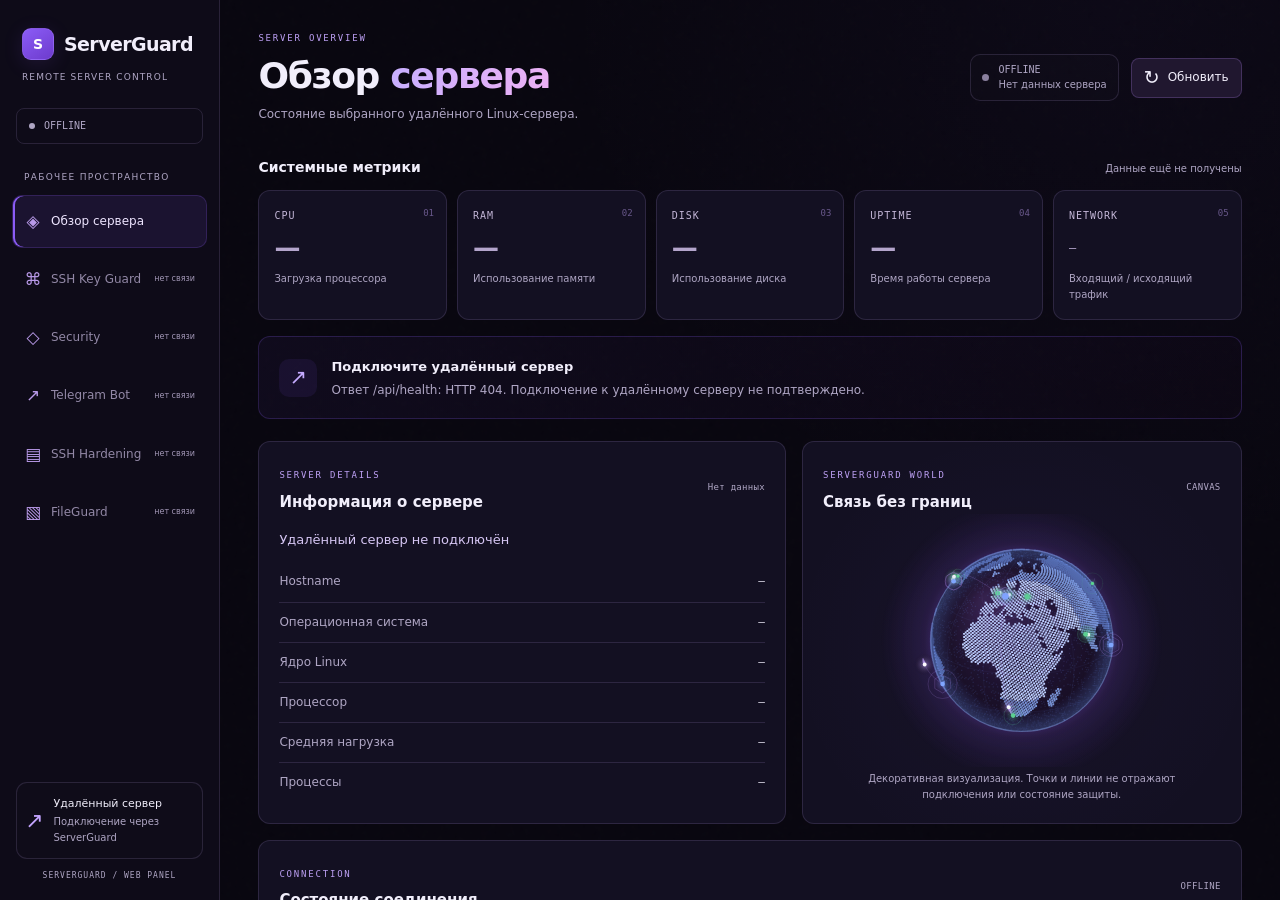
==== commit ab8fb6c3: "feat: refresh panel design and unify connection state" ====
--- a/web/index.html
+++ b/web/index.html
@@ -1,1486 +1,84 @@
-
-<!DOCTYPE html>
-<html lang="ru">
-
-<head>
-
-    <meta charset="utf-8">
-
-    <meta
-        name="viewport"
-        content="width=device-width, initial-scale=1"
-    >
-
-    <meta
-        name="theme-color"
-        content="#050911"
-    >
-
-    <title>ServerGuard</title>
-
-    <link rel="stylesheet" href="core/core.css">
-
-</head>
-
-<body>
-
-
-<!-- ============================================================
-     SIDEBAR
-     ============================================================ -->
-
-<aside>
-
-    <div class="brand">
-
-        <span class="brand-mark">
-            S
-        </span>
-
-        <span class="brand-name">
-            ServerGuard
-        </span>
-
-    </div>
-
-
-    <div class="brand-subtitle">
-        Linux Security Platform
-    </div>
-
-
-    <div class="conn">
-
-        <span
-            class="dot"
-            id="connDot"
-        ></span>
-
-        <span id="connText">
-            проверка…
-        </span>
-
-    </div>
-
-
-    <nav id="nav"></nav>
-
-
-    <div class="sidebar-bottom">
-
-        <div class="sidebar-status">
-
-            <span class="status-pulse"></span>
-
-            <div>
-
-                <b>
-                    Protection
-                </b>
-
-                <small>
-                    ServerGuard Core
-                </small>
-
-            </div>
-
-        </div>
-
-
-        <div class="version">
-            SERVERGUARD // WEB
-        </div>
-
-    </div>
-
-</aside>
-
-
-
-<!-- ============================================================
-     MAIN
-     ============================================================ -->
-
-<main id="main">
-
-    <div
-        class="banner"
-        id="banner"
-    ></div>
-
-
-    <!-- ========================================================
-         MAIN WORLD DASHBOARD
-         ======================================================== -->
-
-    <section
-        class="world-dashboard"
-        id="worldDashboard"
-        data-module="overview"
-    >
-
-        <div class="world-noise"></div>
-
-        <div class="world-grid"></div>
-
-
-        <!-- ====================================================
-             TOP HEADER
-             ==================================================== -->
-
-        <header class="world-header">
-
-            <div>
-
-                <div class="eyebrow">
-                    SERVERGUARD NETWORK
-                </div>
-
-
-                <h1 id="serverTitle">
-
-                    Linux
-                    <span>Server</span>
-
-                </h1>
-
-
-                <p id="serverDescription">
-
-                    Подключение к Linux-серверу
-                    через защищённое SSH-соединение.
-
-                </p>
-
-            </div>
-
-
-            <div class="world-live">
-
-                <span
-                    class="live-dot"
-                    id="serverLiveDot"
-                ></span>
-
-
-                <div>
-
-                    <b id="serverStatus">
-                        CONNECTING
-                    </b>
-
-                    <small id="serverStatusText">
-                        Получение данных...
-                    </small>
-
-                </div>
-
-            </div>
-
-        </header>
-
-
-
-        <!-- ====================================================
-             WORLD
-             ==================================================== -->
-
-        <div class="world-stage">
-
-            <div class="planet-glow"></div>
-
-
-            <canvas
-                id="worldCanvas"
-            ></canvas>
-
-            <div class="planet-center">
-                <div class="planet-center-ring"></div>
-            </div>
-
-            </div>
-
-
-            <div
-                class="node-tooltip"
-                id="nodeTooltip"
-            >
-
-                <div class="tooltip-line"></div>
-
-
-                <span id="tooltipCity">
-                    Server
-                </span>
-
-
-                <strong id="tooltipName">
-                    ServerGuard Node
-                </strong>
-
-
-                <small id="tooltipStatus">
-                    Protected
-                </small>
-
-            </div>
-
-        </div>
-
-
-
-        <!-- ====================================================
-             SERVER STATISTICS
-             ==================================================== -->
-
-        <div class="network-strip">
-
-
-            <div class="network-item">
-
-                <span class="network-icon online"></span>
-
-                <div>
-
-                    <small>
-                        CPU
-                    </small>
-
-                    <b id="statCpu">
-                        —
-                    </b>
-
-                </div>
-
-            </div>
-
-
-
-            <div class="network-item">
-
-                <span class="network-icon"></span>
-
-                <div>
-
-                    <small>
-                        MEMORY
-                    </small>
-
-                    <b id="statMemory">
-                        —
-                    </b>
-
-                </div>
-
-            </div>
-
-
-
-            <div class="network-item">
-
-                <span class="network-icon"></span>
-
-                <div>
-
-                    <small>
-                        DISK
-                    </small>
-
-                    <b id="statDisk">
-                        —
-                    </b>
-
-                </div>
-
-            </div>
-
-
-
-            <div class="network-item">
-
-                <span class="network-icon"></span>
-
-                <div>
-
-                    <small>
-                        UPTIME
-                    </small>
-
-                    <b id="statUptime">
-                        —
-                    </b>
-
-                </div>
-
-            </div>
-
-
-
-            <div class="network-item">
-
-                <span class="network-icon"></span>
-
-                <div>
-
-                    <small>
-                        NETWORK
-                    </small>
-
-                    <b id="statNetwork">
-                        —
-                    </b>
-
-                </div>
-
-            </div>
-
-
-        </div>
-
-
-
-        <!-- ====================================================
-             SERVER INFORMATION
-             ==================================================== -->
-
-        <div class="activity-panel">
-
-            <div class="activity-title">
-
-                <div>
-
-                    <span class="eyebrow">
-                        SERVER INFORMATION
-                    </span>
-
-                    <h2>
-                        Linux Server
-                    </h2>
-
-                </div>
-
-
-                <span
-                    class="activity-live"
-                    id="serverInfoStatus"
-                >
-                    LIVE
-                </span>
-
-            </div>
-
-
-
-            <div
-                class="activity-feed"
-                id="serverInfo"
-            >
-
-                <div class="activity-row">
-
-                    <span class="activity-time">
-                        HOST
-                    </span>
-
-                    <span class="activity-point ok"></span>
-
-                    <span>
-                        Hostname
-                    </span>
-
-                    <b id="infoHostname">
-                        —
-                    </b>
-
-                </div>
-
-
-
-                <div class="activity-row">
-
-                    <span class="activity-time">
-                        OS
-                    </span>
-
-                    <span class="activity-point"></span>
-
-                    <span>
-                        Operating System
-                    </span>
-
-                    <b id="infoOs">
-                        —
-                    </b>
-
-                </div>
-
-
-
-                <div class="activity-row">
-
-                    <span class="activity-time">
-                        KERNEL
-                    </span>
-
-                    <span class="activity-point"></span>
-
-                    <span>
-                        Linux Kernel
-                    </span>
-
-                    <b id="infoKernel">
-                        —
-                    </b>
-
-                </div>
-
-
-
-                <div class="activity-row">
-
-                    <span class="activity-time">
-                        CPU
-                    </span>
-
-                    <span class="activity-point"></span>
-
-                    <span>
-                        Processor
-                    </span>
-
-                    <b id="infoCpu">
-                        —
-                    </b>
-
-                </div>
-
-
-
-                <div class="activity-row">
-
-                    <span class="activity-time">
-                        LOAD
-                    </span>
-
-                    <span class="activity-point"></span>
-
-                    <span>
-                        System Load
-                    </span>
-
-                    <b id="infoLoad">
-                        —
-                    </b>
-
-                </div>
-
-
-
-                <div class="activity-row">
-
-                    <span class="activity-time">
-                        PROCESSES
-                    </span>
-
-                    <span class="activity-point"></span>
-
-                    <span>
-                        Running Processes
-                    </span>
-
-                    <b id="infoProcesses">
-                        —
-                    </b>
-
-                </div>
-
-            </div>
-
-        </div>
-
-
-
-        <!-- ====================================================
-             LIVE ACTIVITY
-             ==================================================== -->
-
-        <div class="activity-panel">
-
-            <div class="activity-title">
-
-                <div>
-
-                    <span class="eyebrow">
-                        LIVE EVENTS
-                    </span>
-
-                    <h2>
-                        Server Activity
-                    </h2>
-
-                </div>
-
-
-                <span
-                    class="activity-live"
-                    id="activityLive"
-                >
-                    LIVE
-                </span>
-
-            </div>
-
-
-            <div
-                class="activity-feed"
-                id="activityFeed"
-            >
-
-                <div class="activity-row">
-
-                    <span
-                        class="activity-time"
-                        id="activityTime"
-                    >
-                        --:--:--
-                    </span>
-
-                    <span class="activity-point ok"></span>
-
-                    <span id="activityMessage">
-                        Ожидание данных сервера
-                    </span>
-
-                    <b id="activityServer">
-                        ServerGuard
-                    </b>
-
-                </div>
-
-            </div>
-
-        </div>
-
-
-    </section>
-
-
-</main>
-
-
-
-<!-- ============================================================
-     CONFIRM DIALOG
-     ============================================================ -->
-
-<dialog id="dlg">
-
-    <b id="dlgTitle"></b>
-
-    <p id="dlgText"></p>
-
-    <div class="row">
-
-        <button id="dlgNo">
-            Отмена
-        </button>
-
-        <button
-            class="go"
-            id="dlgYes"
-        >
-            Подтвердить
-        </button>
-
-    </div>
-
-</dialog>
-
-
-
-<script src="js/land-data.js"></script>
-
-<script src="core/core.js"></script>
-
-
-
-<!-- ============================================================
-     SERVER API
-     ============================================================ -->
-
-<script>
-
-(function ()
-{
-
-    "use strict";
-
-
-    const API_URL = "/api/server/stats";
-
-
-    let lastServerData = null;
-
-
-    function getElement(id)
-    {
-        return document.getElementById(id);
-    }
-
-
-    function setText(id, value)
-    {
-        const element = getElement(id);
-
-        if (element)
-        {
-            element.textContent =
-                value === undefined ||
-                value === null ||
-                value === ""
-                    ? "—"
-                    : String(value);
-        }
-    }
-
-
-    /*
-     * ============================================================
-     * FORMAT BYTES
-     * ============================================================
-     */
-
-    function formatBytes(bytes)
-    {
-        const value =
-            Number(bytes);
-
-        if (
-            !Number.isFinite(value) ||
-            value < 0
-        )
-        {
-            return "—";
-        }
-
-
-        if (value < 1024)
-        {
-            return (
-                value.toFixed(0) +
-                " B"
-            );
-        }
-
-
-        if (value < 1024 * 1024)
-        {
-            return (
-                value / 1024
-            ).toFixed(1) + " KB";
-        }
-
-
-        if (value < 1024 * 1024 * 1024)
-        {
-            return (
-                value / (1024 * 1024)
-            ).toFixed(1) + " MB";
-        }
-
-
-        if (value < 1024 * 1024 * 1024 * 1024)
-        {
-            return (
-                value / (1024 * 1024 * 1024)
-            ).toFixed(1) + " GB";
-        }
-
-
-        return (
-            value / (1024 * 1024 * 1024 * 1024)
-        ).toFixed(1) + " TB";
-    }
-
-
-    /*
-     * ============================================================
-     * FORMAT SPEED
-     * ============================================================
-     *
-     * Backend returns bytes per second.
-     *
-     */
-
-    function formatSpeed(bytesPerSecond)
-    {
-        const value =
-            Number(bytesPerSecond);
-
-        if (
-            !Number.isFinite(value) ||
-            value < 0
-        )
-        {
-            return "0 B/s";
-        }
-
-
-        if (value < 1024)
-        {
-            return (
-                value.toFixed(0) +
-                " B/s"
-            );
-        }
-
-
-        if (value < 1024 * 1024)
-        {
-            return (
-                value / 1024
-            ).toFixed(1) + " KB/s";
-        }
-
-
-        if (value < 1024 * 1024 * 1024)
-        {
-            return (
-                value / (1024 * 1024)
-            ).toFixed(1) + " MB/s";
-        }
-
-
-        if (value < 1024 * 1024 * 1024 * 1024)
-        {
-            return (
-                value / (1024 * 1024 * 1024)
-            ).toFixed(1) + " GB/s";
-        }
-
-
-        return (
-            value / (1024 * 1024 * 1024 * 1024)
-        ).toFixed(1) + " TB/s";
-    }
-
-
-    /*
-     * ============================================================
-     * FORMAT UPTIME
-     * ============================================================
-     */
-
-    function formatUptime(seconds)
-    {
-        const value =
-            Number(seconds);
-
-
-        if (
-            !Number.isFinite(value) ||
-            value < 0
-        )
-        {
-            return "—";
-        }
-
-
-        const days =
-            Math.floor(
-                value / 86400
-            );
-
-
-        const hours =
-            Math.floor(
-                (value % 86400) / 3600
-            );
-
-
-        const minutes =
-            Math.floor(
-                (value % 3600) / 60
-            );
-
-
-        if (days > 0)
-        {
-            return (
-                days +
-                "d " +
-                hours +
-                "h"
-            );
-        }
-
-
-        if (hours > 0)
-        {
-            return (
-                hours +
-                "h " +
-                minutes +
-                "m"
-            );
-        }
-
-
-        return minutes + "m";
-    }
-
-
-    /*
-     * ============================================================
-     * CONNECTED
-     * ============================================================
-     */
-
-    function setConnected(data)
-    {
-
-        const dot =
-            getElement("connDot");
-
-
-        const text =
-            getElement("connText");
-
-
-        if (dot)
-        {
-            dot.classList.add("online");
-        }
-
-
-        if (text)
-        {
-            text.textContent =
-                "сервер подключён";
-        }
-
-
-        setText(
-            "serverStatus",
-            "NETWORK ONLINE"
-        );
-
-
-        setText(
-            "serverStatusText",
-            "Real-time monitoring"
-        );
-
-
-        setText(
-            "serverInfoStatus",
-            "LIVE"
-        );
-
-
-        setText(
-            "activityLive",
-            "LIVE"
-        );
-
-
-        setText(
-            "planetServerStatus",
-            "PROTECTED"
-        );
-
-
-        const liveDot =
-            getElement("serverLiveDot");
-
-
-        if (liveDot)
-        {
-            liveDot.classList.add("online");
-        }
-
-    }
-
-
-    /*
-     * ============================================================
-     * DISCONNECTED
-     * ============================================================
-     */
-
-    function setDisconnected()
-    {
-
-        const dot =
-            getElement("connDot");
-
-
-        const text =
-            getElement("connText");
-
-
-        if (dot)
-        {
-            dot.classList.remove("online");
-        }
-
-
-        if (text)
-        {
-            text.textContent =
-                "сервер недоступен";
-        }
-
-
-        setText(
-            "serverStatus",
-            "OFFLINE"
-        );
-
-
-        setText(
-            "serverStatusText",
-            "Connection unavailable"
-        );
-
-
-        setText(
-            "serverInfoStatus",
-            "OFFLINE"
-        );
-
-
-        setText(
-            "activityLive",
-            "OFFLINE"
-        );
-
-
-        setText(
-            "planetServerStatus",
-            "OFFLINE"
-        );
-
-
-        const liveDot =
-            getElement("serverLiveDot");
-
-
-        if (liveDot)
-        {
-            liveDot.classList.remove("online");
-        }
-
-    }
-
-
-    /*
-     * ============================================================
-     * UPDATE SERVER
-     * ============================================================
-     */
-
-    function updateServer(data)
-    {
-
-        lastServerData =
-            data;
-
-
-        setConnected(data);
-
-
-        /*
-         * --------------------------------------------------------
-         * HOSTNAME
-         * --------------------------------------------------------
-         */
-
-        const hostname =
-            data.hostname ||
-            data.host ||
-            data.name ||
-            "Linux Server";
-
-
-        const title =
-            getElement("serverTitle");
-
-
-        if (title)
-        {
-            title.innerHTML =
-                "Linux <span>" +
-                hostname +
-                "</span>";
-        }
-
-
-        setText(
-            "planetServerName",
-            hostname
-        );
-
-
-        setText(
-            "infoHostname",
-            hostname
-        );
-
-
-        setText(
-            "tooltipName",
-            hostname
-        );
-
-
-        /*
-         * --------------------------------------------------------
-         * CPU
-         * --------------------------------------------------------
-         */
-
-        let cpu =
-            data.cpu_percent;
-
-
-        if (
-            cpu === undefined
-        )
-        {
-            cpu =
-                data.cpu;
-        }
-
-
-        if (
-            typeof cpu === "number"
-        )
-        {
-            cpu =
-                cpu.toFixed(1) +
-                "%";
-        }
-
-
-        setText(
-            "statCpu",
-            cpu
-        );
-
-
-        setText(
-            "infoCpu",
-            data.cpu_model ||
-            data.cpu_name ||
-            data.processor ||
-            "—"
-        );
-
-
-        /*
-         * --------------------------------------------------------
-         * MEMORY
-         * --------------------------------------------------------
-         */
-
-        let memory =
-            data.memory_percent;
-
-
-        if (
-            memory === undefined
-        )
-        {
-            memory =
-                data.mem_percent;
-        }
-
-
-        if (
-            typeof memory === "number"
-        )
-        {
-            memory =
-                memory.toFixed(1) +
-                "%";
-        }
-
-
-        setText(
-            "statMemory",
-            memory
-        );
-
-
-        /*
-         * --------------------------------------------------------
-         * DISK
-         * --------------------------------------------------------
-         */
-
-        let disk =
-            data.disk_percent;
-
-
-        if (
-            disk === undefined
-        )
-        {
-            disk =
-                data.disk;
-        }
-
-
-        if (
-            typeof disk === "number"
-        )
-        {
-            disk =
-                disk.toFixed(1) +
-                "%";
-        }
-
-
-        setText(
-            "statDisk",
-            disk
-        );
-
-
-        /*
-         * --------------------------------------------------------
-         * UPTIME
-         * --------------------------------------------------------
-         */
-
-        let uptime =
-            data.uptime;
-
-
-        if (
-            typeof uptime === "number"
-        )
-        {
-            uptime =
-                formatUptime(uptime);
-        }
-
-
-        setText(
-            "statUptime",
-            uptime
-        );
-
-
-        /*
-         * --------------------------------------------------------
-         * NETWORK SPEED
-         * --------------------------------------------------------
-         *
-         * Backend:
-         *
-         * network_rx_speed
-         * network_tx_speed
-         *
-         * Values are bytes per second.
-         *
-         */
-
-        const rxSpeed =
-            data.network_rx_speed;
-
-
-        const txSpeed =
-            data.network_tx_speed;
-
-
-        if (
-            rxSpeed !== undefined ||
-            txSpeed !== undefined
-        )
-        {
-
-            const download =
-                formatSpeed(
-                    rxSpeed || 0
-                );
-
-
-            const upload =
-                formatSpeed(
-                    txSpeed || 0
-                );
-
-
-            setText(
-                "statNetwork",
-                "↓ " +
-                download +
-                " ↑ " +
-                upload
-            );
-
-        }
-        else
-        {
-
-            /*
-             * Fallback for old backend.
-             */
-
-            let network =
-                data.network;
-
-
-            if (
-                network === undefined
-            )
-            {
-                network =
-                    data.network_total;
-            }
-
-
-            if (
-                typeof network === "number"
-            )
-            {
-                network =
-                    formatBytes(network);
-            }
-
-
-            setText(
-                "statNetwork",
-                network
-            );
-
-        }
-
-
-        /*
-         * --------------------------------------------------------
-         * OS
-         * --------------------------------------------------------
-         */
-
-        setText(
-            "infoOs",
-            data.os ||
-            data.operating_system ||
-            data.platform ||
-            "Linux"
-        );
-
-
-        /*
-         * --------------------------------------------------------
-         * KERNEL
-         * --------------------------------------------------------
-         */
-
-        setText(
-            "infoKernel",
-            data.kernel ||
-            data.kernel_version ||
-            "—"
-        );
-
-
-        /*
-         * --------------------------------------------------------
-         * LOAD
-         * --------------------------------------------------------
-         */
-
-        let load =
-            data.load1;
-
-
-        if (
-            load === undefined ||
-            load === null
-        )
-        {
-            load =
-                data.load;
-        }
-
-
-        if (
-            load === undefined ||
-            load === null
-        )
-        {
-            load =
-                data.load_average;
-        }
-
-
-        if (
-            typeof load === "number"
-        )
-        {
-            load =
-                load.toFixed(2);
-        }
-
-
-        setText(
-            "infoLoad",
-            load
-        );
-
-
-        /*
-         * --------------------------------------------------------
-         * PROCESSES
-         * --------------------------------------------------------
-         */
-
-        let processes =
-            data.processes;
-
-
-        if (
-            processes === undefined ||
-            processes === null
-        )
-        {
-            processes =
-                data.process_count;
-        }
-
-
-        setText(
-            "infoProcesses",
-            processes
-        );
-
-
-        /*
-         * --------------------------------------------------------
-         * ACTIVITY
-         * --------------------------------------------------------
-         */
-
-        const now =
-            new Date();
-
-
-        const time =
-            now.toLocaleTimeString(
-                "ru-RU",
-                {
-                    hour: "2-digit",
-                    minute: "2-digit",
-                    second: "2-digit"
-                }
-            );
-
-
-        setText(
-            "activityTime",
-            time
-        );
-
-
-        setText(
-            "activityMessage",
-            "Server heartbeat received"
-        );
-
-
-        setText(
-            "activityServer",
-            hostname
-        );
-
-    }
-
-
-    /*
-     * ============================================================
-     * LOAD SERVER STATS
-     * ============================================================
-     */
-
-    async function loadServerStats()
-    {
-
-        try
-        {
-
-            const response =
-                await fetch(
-                    API_URL,
-                    {
-                        method: "GET",
-                        cache: "no-store",
-                        credentials: "same-origin"
-                    }
-                );
-
-
-            if (!response.ok)
-            {
-                throw new Error(
-                    "HTTP " +
-                    response.status
-                );
-            }
-
-
-            const data =
-                await response.json();
-
-
-            updateServer(data);
-
-        }
-        catch (error)
-        {
-
-            console.error(
-                "[ServerGuard] Server stats error:",
-                error
-            );
-
-
-            setDisconnected();
-
-        }
-
-    }
-
-
-    /*
-     * ============================================================
-     * FIRST REQUEST
-     * ============================================================
-     */
-
-    loadServerStats();
-
-
-    /*
-     * ============================================================
-     * UPDATE EVERY 3 SECONDS
-     * ============================================================
-     */
-
-    setInterval(
-        loadServerStats,
-        3000
-    );
-
-
-})();
-
-</script>
-
-
-</body>
-
-</html>
+<!DOCTYPE html>
+<html lang="ru">
+<head>
+  <meta charset="utf-8">
+  <meta name="viewport" content="width=device-width, initial-scale=1">
+  <meta name="theme-color" content="#08060f">
+  <title>ServerGuard — панель сервера</title>
+  <link rel="stylesheet" href="core/core.css">
+  <link rel="stylesheet" href="core/panel.css">
+  <script src="js/land-data.js" defer></script>
+  <script src="core/core.js" defer></script>
+  <script src="core/dashboard.js" defer></script>
+</head>
+<body data-connection="offline">
+  <a class="skip-link" href="#main">Перейти к содержимому</a>
+  <aside aria-label="Панель ServerGuard">
+    <div class="brand"><span class="brand-mark" aria-hidden="true">S</span><span class="brand-name">ServerGuard</span></div>
+    <div class="brand-subtitle">REMOTE SERVER CONTROL</div>
+    <div class="conn" role="status"><span class="dot off" id="connDot" aria-hidden="true"></span><span id="connText">OFFLINE</span></div>
+    <div class="nav-label">РАБОЧЕЕ ПРОСТРАНСТВО</div>
+    <nav id="nav" aria-label="Разделы панели"></nav>
+    <div class="sidebar-bottom">
+      <div class="sidebar-status"><span class="sidebar-symbol" aria-hidden="true">↗</span><div><b>Удалённый сервер</b><small>Подключение через ServerGuard</small></div></div>
+      <div class="version">SERVERGUARD / WEB PANEL</div>
+    </div>
+  </aside>
+  <main id="main" tabindex="-1">
+    <div class="banner" id="banner" role="status" aria-live="polite"></div>
+    <section class="world-dashboard" id="worldDashboard" data-module="overview" aria-labelledby="dashboardTitle">
+      <div class="world-noise" aria-hidden="true"></div>
+      <div class="world-grid" aria-hidden="true"></div>
+      <header class="world-header">
+        <div><div class="eyebrow">SERVER OVERVIEW</div><h1 id="dashboardTitle">Обзор <span>сервера</span></h1><p>Состояние выбранного удалённого Linux-сервера.</p></div>
+        <div class="dashboard-tools">
+          <div class="world-live"><span class="live-dot" id="serverLiveDot" aria-hidden="true"></span><div><b id="serverStatus">OFFLINE</b><small id="serverStatusText">Нет данных сервера</small></div></div>
+          <button class="btn refresh-control" id="refreshDashboard" type="button"><span class="refresh-icon" aria-hidden="true">↻</span><span>Обновить</span></button>
+        </div>
+      </header>
+      <div class="metrics-heading"><h2 id="metricsTitle">Системные метрики</h2><span id="lastUpdated">Данные ещё не получены</span></div>
+      <div class="network-strip" aria-labelledby="metricsTitle" id="serverMetrics" role="group" aria-busy="false">
+        <div class="network-item"><span class="metric-index" aria-hidden="true">01</span><div><small>CPU</small><b id="statCpu">—</b><span class="metric-caption">Загрузка процессора</span></div></div>
+        <div class="network-item"><span class="metric-index" aria-hidden="true">02</span><div><small>RAM</small><b id="statMemory">—</b><span class="metric-caption">Использование памяти</span></div></div>
+        <div class="network-item"><span class="metric-index" aria-hidden="true">03</span><div><small>DISK</small><b id="statDisk">—</b><span class="metric-caption">Использование диска</span></div></div>
+        <div class="network-item"><span class="metric-index" aria-hidden="true">04</span><div><small>UPTIME</small><b id="statUptime">—</b><span class="metric-caption">Время работы сервера</span></div></div>
+        <div class="network-item network-traffic"><span class="metric-index" aria-hidden="true">05</span><div><small>NETWORK</small><b id="statNetwork">—</b><span class="metric-caption">Входящий / исходящий трафик</span></div></div>
+      </div>
+      <div class="connection-notice" id="connectionNotice" role="status" aria-live="polite">
+        <span class="notice-icon" aria-hidden="true">↗</span><div><strong id="connectionTitle">Подключите удалённый сервер</strong><p id="connectionMessage">Выберите сервер и откройте SSH-сессию в приложении ServerGuard. Здесь появятся его реальные показатели.</p></div>
+      </div>
+      <div class="dashboard-details">
+        <section class="activity-panel server-details" aria-labelledby="serverDetailsTitle">
+          <div class="activity-title"><div><span class="eyebrow">SERVER DETAILS</span><h2 id="serverDetailsTitle">Информация о сервере</h2></div><span class="activity-live" id="serverInfoStatus">Нет данных</span></div>
+          <h3 class="server-name" id="serverTitle">Удалённый сервер не подключён</h3>
+          <dl class="server-info" id="serverInfo">
+            <div><dt>Hostname</dt><dd id="infoHostname">—</dd></div>
+            <div><dt>Операционная система</dt><dd id="infoOs">—</dd></div>
+            <div><dt>Ядро Linux</dt><dd id="infoKernel">—</dd></div>
+            <div><dt>Процессор</dt><dd id="infoCpu">—</dd></div>
+            <div><dt>Средняя нагрузка</dt><dd id="infoLoad">—</dd></div>
+            <div><dt>Процессы</dt><dd id="infoProcesses">—</dd></div>
+          </dl>
+        </section>
+        <figure class="globe-panel" aria-labelledby="globeTitle">
+          <div class="activity-title"><div><span class="eyebrow">SERVERGUARD WORLD</span><h2 id="globeTitle">Связь без границ</h2></div><span class="decorative-label">CANVAS</span></div>
+          <div class="world-stage">
+            <div class="planet-glow" aria-hidden="true"></div>
+            <canvas id="worldCanvas" tabindex="0" role="img" aria-label="Декоративный анимированный глобус. Стрелки поворачивают, Home сбрасывает поворот." aria-describedby="globeCaption">Декоративная визуализация глобуса.</canvas>
+            <div class="planet-center" aria-hidden="true"><div class="planet-center-ring"></div></div>
+            <div class="node-tooltip" id="nodeTooltip" aria-hidden="true"><div class="tooltip-line"></div><span id="tooltipCity">Город</span><strong id="tooltipName">Декоративная точка</strong><small id="tooltipStatus">Не отражает состояние сервера</small></div>
+          </div>
+          <figcaption id="globeCaption">Декоративная визуализация. Точки и линии не отражают подключения или состояние защиты.</figcaption>
+        </figure>
+      </div>
+      <section class="activity-panel connection-panel" aria-labelledby="connectionDetailsTitle">
+        <div class="activity-title"><div><span class="eyebrow">CONNECTION</span><h2 id="connectionDetailsTitle">Состояние соединения</h2></div><span class="activity-live" id="activityLive">OFFLINE</span></div>
+        <div class="connection-summary"><span class="connection-time" id="activityTime">—</span><p id="activityMessage">Ожидание данных удалённого сервера.</p><span id="backendStatus">API: не проверен</span></div>
+        <p class="connection-footnote">Панель получает данные через приложение ServerGuard. Доступность API сама по себе не подтверждает SSH-соединение.</p>
+      </section>
+    </section>
+  </main>
+  <dialog id="dlg" aria-labelledby="dlgTitle" aria-describedby="dlgText"><b id="dlgTitle"></b><p id="dlgText"></p><div class="row"><button id="dlgNo" type="button" autofocus>Отмена</button><button class="go" id="dlgYes" type="button">Подтвердить</button></div></dialog>
+  <noscript>Для работы панели необходимо включить JavaScript.</noscript>
+</body>
+</html>
--- a/web/core/core.css
+++ b/web/core/core.css
@@ -5,24 +5,24 @@
 
 :root{
 
-    --bg:#03060b;
-    --bg2:#060b13;
-
-    --panel:#09111c;
-    --panel2:#0d1724;
-
-    --line:rgba(120,170,210,.13);
-    --line-bright:rgba(120,190,230,.28);
-
-    --text:#edf7ff;
-    --dim:#71859a;
-
-    --accent:#51e6ff;
-    --accent2:#6677ff;
-
-    --ok:#43f5ad;
-    --warn:#ffc857;
-    --bad:#ff5f70;
+    --bg:#08060f;
+    --bg2:#0d0a17;
+
+    --panel:#131022;
+    --panel2:#1b1630;
+
+    --line:rgba(180,157,225,.16);
+    --line-bright:rgba(180,157,225,.32);
+
+    --text:#f1eefb;
+    --dim:#afa6c4;
+
+    --accent:#8b5cf6;
+    --accent2:#d946ef;
+
+    --ok:#74dfb0;
+    --warn:#f0c979;
+    --bad:#ff8d9f;
 
     --sans:"Segoe UI",system-ui,-apple-system,sans-serif;
     --mono:Consolas,"Cascadia Mono",monospace;
--- a/web/core/panel.css
+++ b/web/core/panel.css
@@ -0,0 +1,253 @@
+/* Visual layer for the active local panel. No external fonts or dependencies. */
+:root { color-scheme: dark; }
+[hidden] { display: none !important; }
+body {
+    background: #08060f;
+    color: var(--text);
+    font-size: 14px;
+    line-height: 1.6;
+}
+button, input, select { font: inherit; }
+button, a, input, select, summary { -webkit-tap-highlight-color: transparent; }
+button { transition: background .16s, border-color .16s, color .16s; }
+:focus-visible { outline: 2px solid #c4a5ff; outline-offset: 4px; }
+button:disabled { cursor: not-allowed; }
+.skip-link {
+    position: fixed; top: 12px; left: 12px; z-index: 200;
+    padding: 10px 16px; border-radius: 8px; background: var(--accent); color: white;
+    transform: translateY(-160%);
+}
+.skip-link:focus { transform: none; }
+aside {
+    width: 220px; padding: 28px 12px 20px;
+    background: #0e0b18; border-color: var(--line); box-shadow: none;
+    overflow-y: auto;
+}
+aside::before { display: none; }
+.brand { gap: 10px; padding: 0 10px 6px; }
+.brand-mark {
+    color: white; background: linear-gradient(145deg, var(--accent), #6d3bcd);
+    box-shadow: 0 4px 20px #8b5cf622; border: 1px solid #c4a5ff33;
+}
+.brand-name { font-size: 19px; letter-spacing: -.6px; }
+.brand-subtitle { color: var(--dim); font-size: 9px; letter-spacing: 1.1px; padding: 4px 10px 24px; }
+.conn { padding: 9px 12px; margin: 0 4px 26px; border: 1px solid var(--line); border-radius: 8px; font: 10px/1.6 var(--mono); }
+.dot { flex: none; width: 6px; height: 6px; }
+.dot.off { background: var(--dim); box-shadow: none; }
+.dot.on { background: var(--ok); box-shadow: 0 0 10px #74dfb033; }
+.nav-label { padding: 0 12px; margin-bottom: 10px; font-size: 9px; color: var(--dim); letter-spacing: 1.3px; }
+nav { gap: 5px; }
+nav button { gap: 9px; padding: 12px 11px; min-height: 46px; color: #c0b6d4; font-size: 12px; border: 1px solid transparent; }
+nav button:hover:not(:disabled) { color: var(--text); background: #8b5cf610; transform: none; }
+nav button.active { background: #8b5cf61c; border-color: #8b5cf633; color: #eee5ff; box-shadow: inset 2px 0 var(--accent); }
+nav button.active::after { display: none; }
+nav button:disabled { color: #9288a6; opacity: 1; }
+.nav-icon { width: 18px; flex: none; text-align: center; font-size: 17px; color: #b99ae9; }
+.nav-name { flex: 1; }
+nav small { color: #a196b5; font-size: 8px; letter-spacing: 0; text-transform: none; }
+.sidebar-bottom { padding-top: 28px; }
+.sidebar-status { gap: 10px; padding: 12px 8px; background: #ffffff02; }
+.sidebar-symbol { color: #c4a5ff; font-size: 22px; }
+.sidebar-status b { font-size: 11px; font-weight: 500; }
+.sidebar-status small { color: var(--dim); font-size: 10px; }
+.version { color: var(--dim); font-size: 8px; letter-spacing: 1px; }
+main { background: radial-gradient(ellipse at 85% 0, #8b5cf608, transparent 45%); }
+main:focus { outline: none; }
+main::-webkit-scrollbar-track { background: var(--bg); }
+main::-webkit-scrollbar-thumb { background: #302640; }
+#main > [data-module] { padding: 32px clamp(18px, 3vw, 42px) 40px; min-width: 0; }
+.world-dashboard { min-height: 100%; overflow: clip; }
+.world-grid { opacity: .05; }
+.world-noise { opacity: .015; }
+.world-header { align-items: center; margin-bottom: 32px; gap: 24px; }
+.world-header > div, .dashboard-tools { min-width: 0; }
+.eyebrow { color: #bda0f4; font: 9px/1.5 var(--mono); letter-spacing: 1.8px; opacity: 1; }
+.world-header h1 { margin: 8px 0; font-size: clamp(27px, 3vw, 36px); line-height: 1.2; letter-spacing: -1.3px; font-weight: 650; }
+.world-header h1 span { background-image: linear-gradient(100deg, #c7afff, #edb1f5); }
+.world-header p { color: var(--dim); font-size: 12px; }
+.dashboard-tools { display: flex; flex-wrap: wrap; align-items: center; justify-content: flex-end; gap: 12px; }
+.world-live { padding: 7px 11px; border-color: var(--line); background: #ffffff03; gap: 9px; }
+.world-live b { color: var(--dim); font: 10px/1.5 var(--mono); }
+.world-live small { display: block; color: var(--dim); font-size: 10px; }
+.live-dot { flex: none; background: #8a809e; box-shadow: none; animation: none; }
+[data-connection="online"] .live-dot { background: var(--ok); animation: livePulse 3s infinite; }
+[data-connection="online"] .world-live b { color: var(--ok); }
+.metrics-heading { position: relative; display: flex; align-items: baseline; justify-content: space-between; flex-wrap: wrap; gap: 8px; margin-bottom: 12px; }
+.metrics-heading h2 { margin: 0; color: var(--text); font-size: 14px; font-weight: 550; }
+.metrics-heading > span { color: var(--dim); font-size: 10px; }
+.network-strip { grid-template-columns: repeat(5, minmax(0, 1fr)); padding: 0; border: 0; background: none; gap: 10px; backdrop-filter: none; }
+.network-item { position: relative; min-width: 0; padding: 18px 15px 16px; border: 1px solid var(--line); border-radius: 12px; background: var(--panel); align-items: flex-start; }
+.network-item > div { min-width: 0; width: 100%; }
+.metric-index { position: absolute; top: 17px; right: 12px; color: #bda0f480; font: 9px var(--mono); }
+.network-item small { color: #c3b6d7; font: 10px/1.4 var(--mono); letter-spacing: 1px; }
+.network-item b { color: var(--text); font-size: 26px; font-weight: 550; letter-spacing: -.5px; margin: 9px 0 5px; line-height: 1.3; overflow-wrap: anywhere; font-variant-numeric: tabular-nums; }
+.metric-caption { display: block; color: var(--dim); font-size: 10px; }
+.network-traffic b { font: 12px/1.8 var(--mono); letter-spacing: -.2px; min-height: 34px; display: flex; align-items: center; }
+[data-connection="offline"] .network-item b { color: #b4a5cc; }
+#serverMetrics[aria-busy="true"] { border-color: #8b5cf666; }
+#serverMetrics[aria-busy="true"] .network-item { border-color: #8b5cf655; }
+.connection-notice { position: relative; display: flex; align-items: center; gap: 14px; padding: 18px 20px; margin-top: 16px; border: 1px solid #8b5cf638; border-radius: 12px; background: linear-gradient(100deg, #8b5cf60e, #d946ef04); }
+.notice-icon { flex: none; display: grid; place-items: center; width: 38px; height: 38px; background: #8b5cf615; color: #c5abff; border-radius: 10px; font-size: 21px; }
+.connection-notice strong { font-size: 13px; font-weight: 550; }
+.connection-notice p { color: var(--dim); font-size: 12px; margin: 3px 0 0; overflow-wrap: anywhere; }
+.dashboard-details { position: relative; display: grid; grid-template-columns: minmax(0, 1.2fr) minmax(0, 1fr); gap: 16px; margin-top: 22px; }
+.activity-panel, .globe-panel { min-width: 0; border: 1px solid var(--line); border-radius: 12px; padding: 20px; background: var(--panel); backdrop-filter: none; }
+.dashboard-details .activity-panel, .globe-panel { margin: 0; }
+.activity-title { gap: 12px; align-items: center; margin: 0 0 16px; }
+.activity-title h2 { font-size: 15px; color: var(--text); font-weight: 550; margin: 5px 0 0; }
+.activity-live, .decorative-label { font: 9px/1.5 var(--mono); color: var(--dim); letter-spacing: .3px; text-align: right; }
+.server-name { color: #d6c6f4; font-size: 13px; font-weight: 500; margin: 0 0 12px; overflow-wrap: anywhere; }
+.server-info { margin: 0; font-size: 12px; }
+.server-info > div { display: grid; grid-template-columns: minmax(0, 1fr) minmax(0, 1.2fr); gap: 12px; padding: 10px 0; border-bottom: 1px solid var(--line); }
+.server-info > div:last-child { border: 0; }
+.server-info dt { color: var(--dim); }
+.server-info dd { color: var(--text); margin: 0; text-align: right; overflow-wrap: anywhere; font-family: var(--mono); font-size: 11px; }
+.globe-panel { display: flex; flex-direction: column; background: radial-gradient(ellipse at 50% 55%, #8b5cf60a, transparent 75%), var(--panel); }
+.globe-panel .activity-title { margin-bottom: 0; }
+.world-stage { height: 260px; min-height: 0; flex: 1; width: 100%; overflow: hidden; }
+#worldCanvas { min-width: 0; border-radius: 8px; touch-action: pan-y; }
+#worldCanvas:focus-visible { outline-offset: -4px; }
+.planet-glow { width: 260px; height: 260px; background: radial-gradient(circle, #8b5cf61a, #d946ef08 40%, transparent 70%); }
+.planet-center { width: 76px; height: 76px; }
+.planet-center-ring { border-color: #b68af622; box-shadow: 0 0 30px #8b5cf60b; }
+.planet-center-ring::before, .planet-center-ring::after { border-color: #b68af618; }
+.globe-panel figcaption { color: var(--dim); font-size: 10px; line-height: 1.6; max-width: 320px; margin: 4px auto 0; text-align: center; }
+.node-tooltip { max-width: 190px; color: var(--text); background: #1b1630f5; border-color: #b68af644; font-size: 10px; }
+.node-tooltip small { color: var(--dim); }
+.node-tooltip strong { color: #d6c6f4; }
+.connection-panel { margin-top: 16px; }
+.connection-summary { display: flex; flex-wrap: wrap; align-items: baseline; gap: 8px 16px; color: var(--dim); font-size: 12px; }
+.connection-time { font: 11px var(--mono); }
+.connection-summary p { margin: 0; flex: 1 1 250px; overflow-wrap: anywhere; }
+#backendStatus { font-size: 10px; padding: 3px 8px; border: 1px solid var(--line); border-radius: 5px; }
+.connection-footnote { color: var(--dim); margin: 12px 0 0; padding-top: 12px; border-top: 1px solid var(--line); font-size: 10px; }
+
+/* Shared module components. Their existing controls and handlers are preserved. */
+header.top { border-bottom: 1px solid var(--line); padding-bottom: 22px; margin-bottom: 24px; gap: 18px; }
+h1, #main .fg-title { font-size: 28px; font-weight: 600; letter-spacing: -.8px; line-height: 1.3; }
+h2 { color: var(--text); font-size: 14px; }
+.sub { margin-top: 6px; line-height: 1.7; font-size: 12px; }
+.tools { font-size: 11px; gap: 12px; }
+input[type="checkbox"] { accent-color: var(--accent); width: 16px; height: 16px; }
+input:not([type="checkbox"]), select { min-width: 0; max-width: 100%; border: 1px solid var(--line-bright); border-radius: 8px; background: #0f0c1a; color: var(--text); padding: 10px 12px; }
+input::placeholder { color: var(--dim); }
+.grid { grid-template-columns: repeat(auto-fit, minmax(min(100%, 150px), 1fr)); gap: 12px; }
+.module-empty { grid-column: 1 / -1; margin: 0; padding: 20px 16px; color: var(--dim); font-size: 12px; border: 1px dashed var(--line-bright); border-radius: 10px; }
+.stat, .section { border-radius: 12px; }
+.stat { padding: 16px; }
+.stat b { font-size: 18px; font-weight: 550; }
+.section { padding: 20px; margin-bottom: 16px; }
+.actions { grid-template-columns: repeat(auto-fit, minmax(min(100%, 210px), 1fr)); gap: 10px; }
+.btn { border-radius: 8px; min-height: 40px; padding: 11px 14px; }
+.btn:hover:not(:disabled) { background: #271c41; border-color: #ad83f3; }
+.btn.primary { color: white; background: #713ed6; border-color: #8b5cf6; }
+.btn.primary:hover:not(:disabled) { background: #8250e4; }
+.btn.primary small { color: #f0e7ff; }
+.btn small { display: block; line-height: 1.6; margin-top: 3px; }
+.btn:disabled { opacity: .55; }
+.btn.danger { color: #ffb1be; }
+.refresh-control { display: inline-flex; align-items: center; gap: 8px; font-size: 12px; padding: 8px 12px; background: #20172f; border-color: #a27ad844; }
+.refresh-icon { display: inline-block; font-size: 19px; line-height: 1; }
+.refresh-control.is-loading .refresh-icon { animation: s 1.2s linear infinite; }
+.tabs { flex-wrap: wrap; align-items: center; gap: 8px; }
+.tabs button { min-height: 38px; border-radius: 7px; padding: 7px 12px; }
+.tabs button:hover { color: var(--text); background: var(--panel2); }
+.tabs button.active { color: #eadcff; border-color: #ad83f3; background: #8b5cf619; }
+pre { background: #0d0a17; color: #ded4ee; padding: 16px; border-radius: 8px; min-width: 0; max-width: 100%; font-size: 12px; }
+ul.log { font-size: 11px; }
+ul.log li { padding: 9px 0; }
+ul.log li span { min-width: 0; overflow-wrap: anywhere; }
+.banner { margin: 16px 18px 0; padding: 12px 16px; background: #251525; border-color: #ff8d9f55; color: #ffd1da; font-size: 12px; overflow-wrap: anywhere; }
+.info-grid { grid-template-columns: repeat(auto-fit, minmax(min(100%, 220px), 1fr)); }
+.info-card { border-radius: 8px; padding: 15px; min-width: 0; }
+.info-card b, .info-card small { overflow-wrap: anywhere; }
+.info-card small { display: block; color: var(--dim); font-size: 11px; margin-top: 8px; }
+#main .port { background: #100c1c; }
+#main .hardening-grid { grid-template-columns: repeat(auto-fit, minmax(min(100%, 210px), 1fr)); }
+#main .fg-module { --fg-accent-ink: #fff; --fg-med: #b5a9c8; }
+#main .fg-head { border-bottom: 1px solid var(--line); padding-bottom: 22px; margin-bottom: 24px; }
+#main .fg-sub { font-size: 12px; margin-top: 6px; }
+#main .fg-status, #main .fg-list, #main .fg-empty, #main .fg-scroll { border-radius: 12px; }
+#main .fg-status { grid-template-columns: repeat(auto-fit, minmax(min(100%, 150px), 1fr)); }
+#main .fg-stat { min-width: 0; padding: 16px; }
+#main .fg-k { font-size: 11px; }
+#main .fg-state { gap: 8px; }
+#main .fg-dot { width: 7px; height: 7px; }
+#main .fg-v { font-size: 18px; }
+#main .fg-btn { min-height: 40px; padding: 9px 13px; border-radius: 8px; font-size: 12px; }
+#main .fg-primary { background: #713ed6; }
+#main .fg-tabs, #main .fg-chips { flex-wrap: wrap; }
+#main .fg-search { min-width: 0; flex-basis: 200px; }
+#main .fg-input { max-width: 100%; }
+#main .fg-scroll { max-width: 100%; }
+#main .fg-base { min-width: 580px; }
+#main .fg-diff { table-layout: fixed; }
+#main .fg-diff th { width: auto; overflow-wrap: anywhere; }
+#main .fg-logs { overflow-wrap: anywhere; }
+#main .fg-banner { overflow-wrap: anywhere; }
+#main .fg-toast { max-width: min(420px, calc(100vw - 32px)); overflow-wrap: anywhere; }
+dialog { width: min(420px, calc(100% - 32px)); max-width: 420px; background: var(--panel); padding: 24px; border-color: var(--line-bright); }
+dialog p { font-size: 13px; overflow-wrap: anywhere; }
+dialog .row { flex-wrap: wrap; }
+dialog .row button { min-height: 42px; }
+dialog .row .go { color: #20070d; background: #ff9bae; border-color: #ff9bae; }
+
+@media (max-width: 1150px) {
+    .network-strip { grid-template-columns: repeat(3, minmax(0, 1fr)); }
+    .dashboard-details { grid-template-columns: minmax(0, 1fr); }
+    .globe-panel .world-stage { height: 240px; flex: none; }
+    .world-header { flex-wrap: wrap; }
+    .dashboard-tools { justify-content: flex-start; }
+}
+@media (max-width: 900px) {
+    body { flex-direction: column; overflow: auto; height: auto; min-height: 100%; }
+    aside { width: 100%; flex-direction: row; flex-wrap: wrap; align-items: center; padding: 16px 18px; border-right: 0; border-bottom: 1px solid var(--line); overflow: visible; }
+    .brand { padding: 0; margin-right: auto; }
+    .brand-subtitle, .sidebar-bottom, .nav-label { display: none; }
+    .conn { margin: 0; padding: 6px 10px; font-size: 9px; }
+    nav { display: grid; width: 100%; grid-template-columns: repeat(3, minmax(0, 1fr)); gap: 6px; margin-top: 16px; }
+    nav button { min-width: 0; padding: 10px; }
+    main { overflow: visible; flex: 1 0 auto; width: 100%; }
+    #main > [data-module] { padding: 24px 18px 32px; }
+    .dashboard-details { grid-template-columns: minmax(0, 1.15fr) minmax(0, 1fr); }
+    .world-stage, .globe-panel .world-stage { height: 250px; min-height: 0; }
+}
+@media (max-width: 600px) {
+    aside { padding: 14px; }
+    .brand-name { font-size: 17px; }
+    .conn { max-width: 150px; }
+    nav { grid-template-columns: repeat(2, minmax(0, 1fr)); gap: 4px; margin-top: 12px; }
+    nav button { padding: 10px 8px; gap: 5px; min-height: 44px; font-size: 10px; }
+    nav small { font-size: 8px; }
+    .nav-icon { width: 15px; font-size: 15px; }
+    #main > [data-module] { padding: 24px 14px 28px; }
+    .world-header { gap: 18px; margin-bottom: 24px; }
+    .world-header h1 { font-size: 29px; }
+    .dashboard-tools { width: 100%; justify-content: space-between; gap: 8px; }
+    .network-strip { grid-template-columns: repeat(2, minmax(0, 1fr)); gap: 8px; }
+    .network-item { padding: 16px 13px 14px; }
+    .network-item:last-child { grid-column: 1 / -1; }
+    .metric-caption { font-size: 10px; }
+    .metric-index { top: 16px; }
+    .network-traffic b { min-height: 0; margin: 7px 0 5px; font-size: 13px; }
+    .connection-notice { align-items: flex-start; padding: 16px; gap: 12px; }
+    .notice-icon { width: 30px; height: 30px; font-size: 18px; }
+    .connection-notice p { font-size: 11px; }
+    .dashboard-details { grid-template-columns: minmax(0, 1fr); margin-top: 16px; }
+    .activity-panel, .globe-panel, .section { padding: 16px; }
+    .activity-title h2 { font-size: 14px; }
+    .globe-panel .world-stage { height: 230px; }
+    .server-info > div { grid-template-columns: minmax(0, 1fr) minmax(0, 1fr); }
+    header.top { align-items: flex-start; }
+    .tools { width: 100%; justify-content: space-between; font-size: 10px; }
+    .tabs .sp { display: none; }
+    .tabs button { font-size: 11px; }
+    .banner { margin: 14px 14px 0; }
+    #main .fg-status { grid-template-columns: repeat(2, minmax(0, 1fr)); }
+    #main .fg-stat-main { grid-column: 1 / -1; }
+    #main .fg-tab { padding: 10px 12px; }
+}
+@media (prefers-reduced-motion: reduce) {
+    *, *::before, *::after { scroll-behavior: auto !important; transition: none !important; }
+    .refresh-control.is-loading .refresh-icon, [data-connection="online"] .live-dot { animation: none; }
+}
